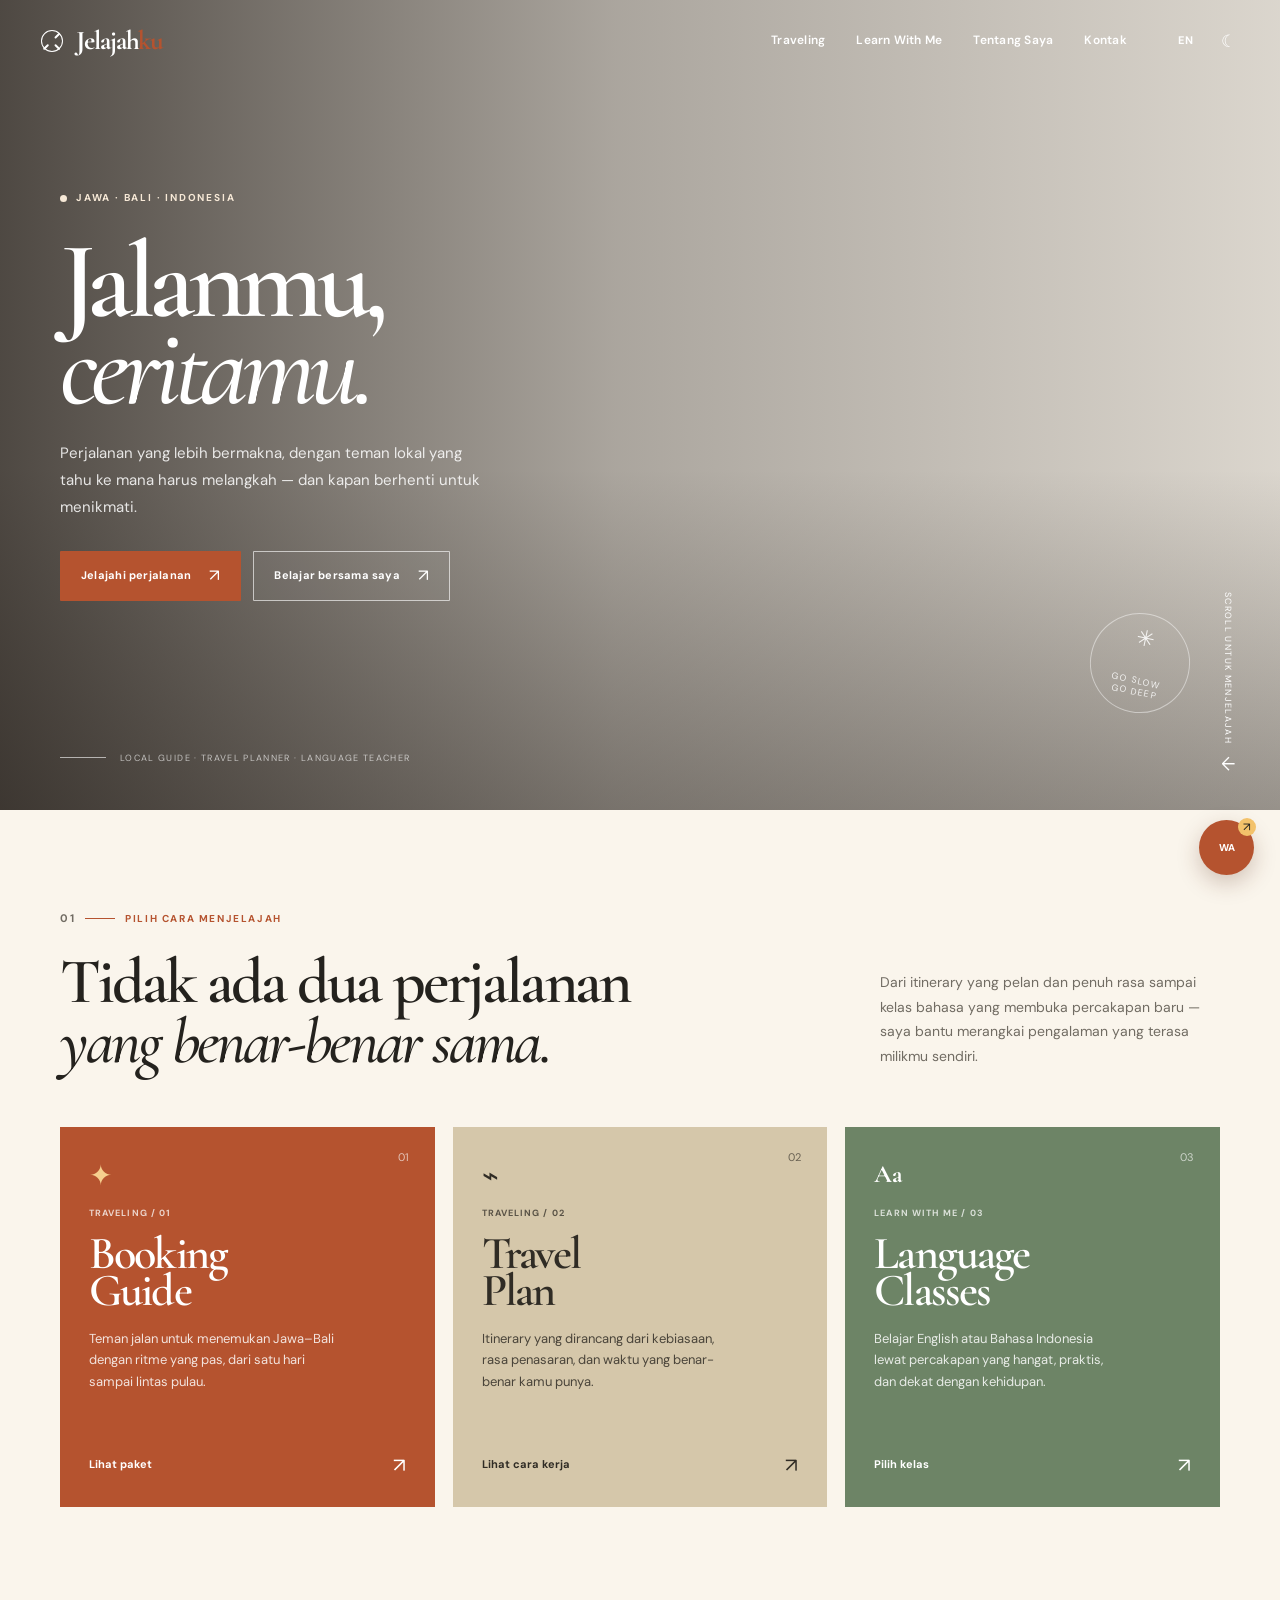
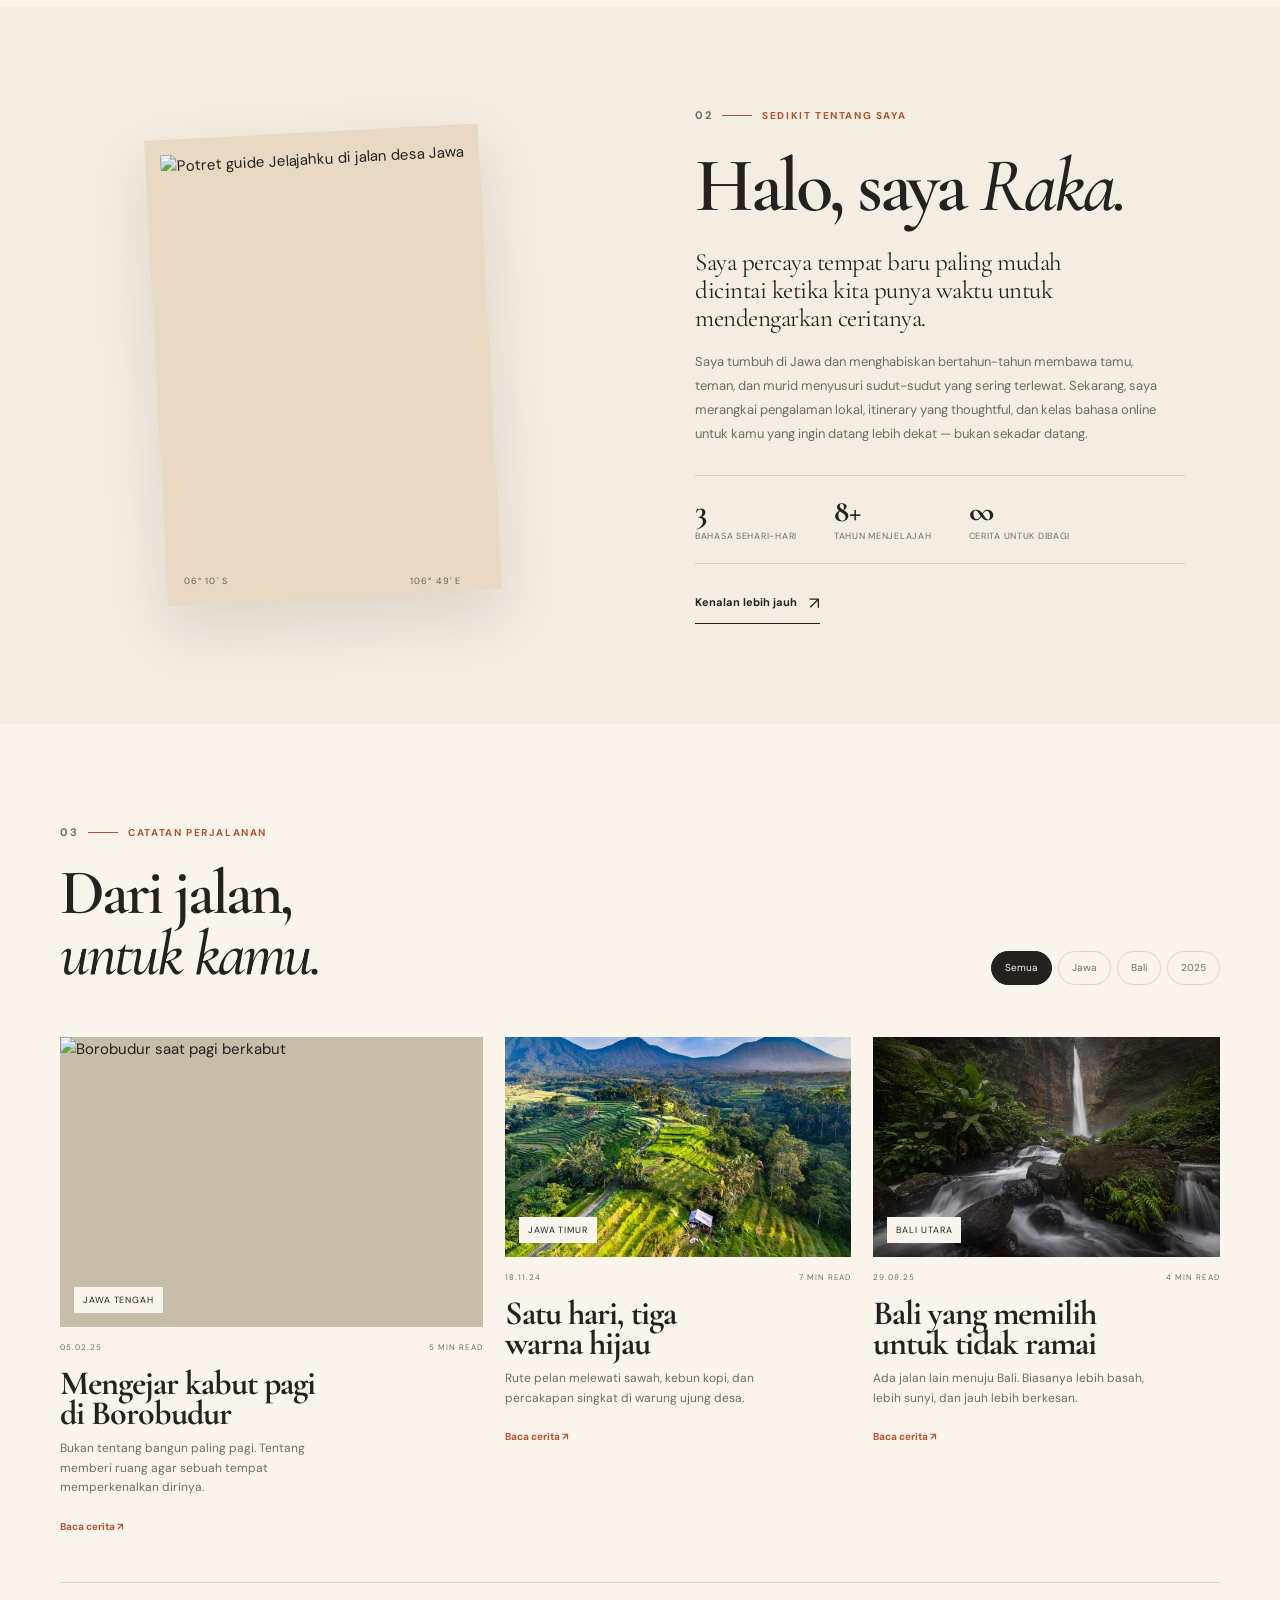
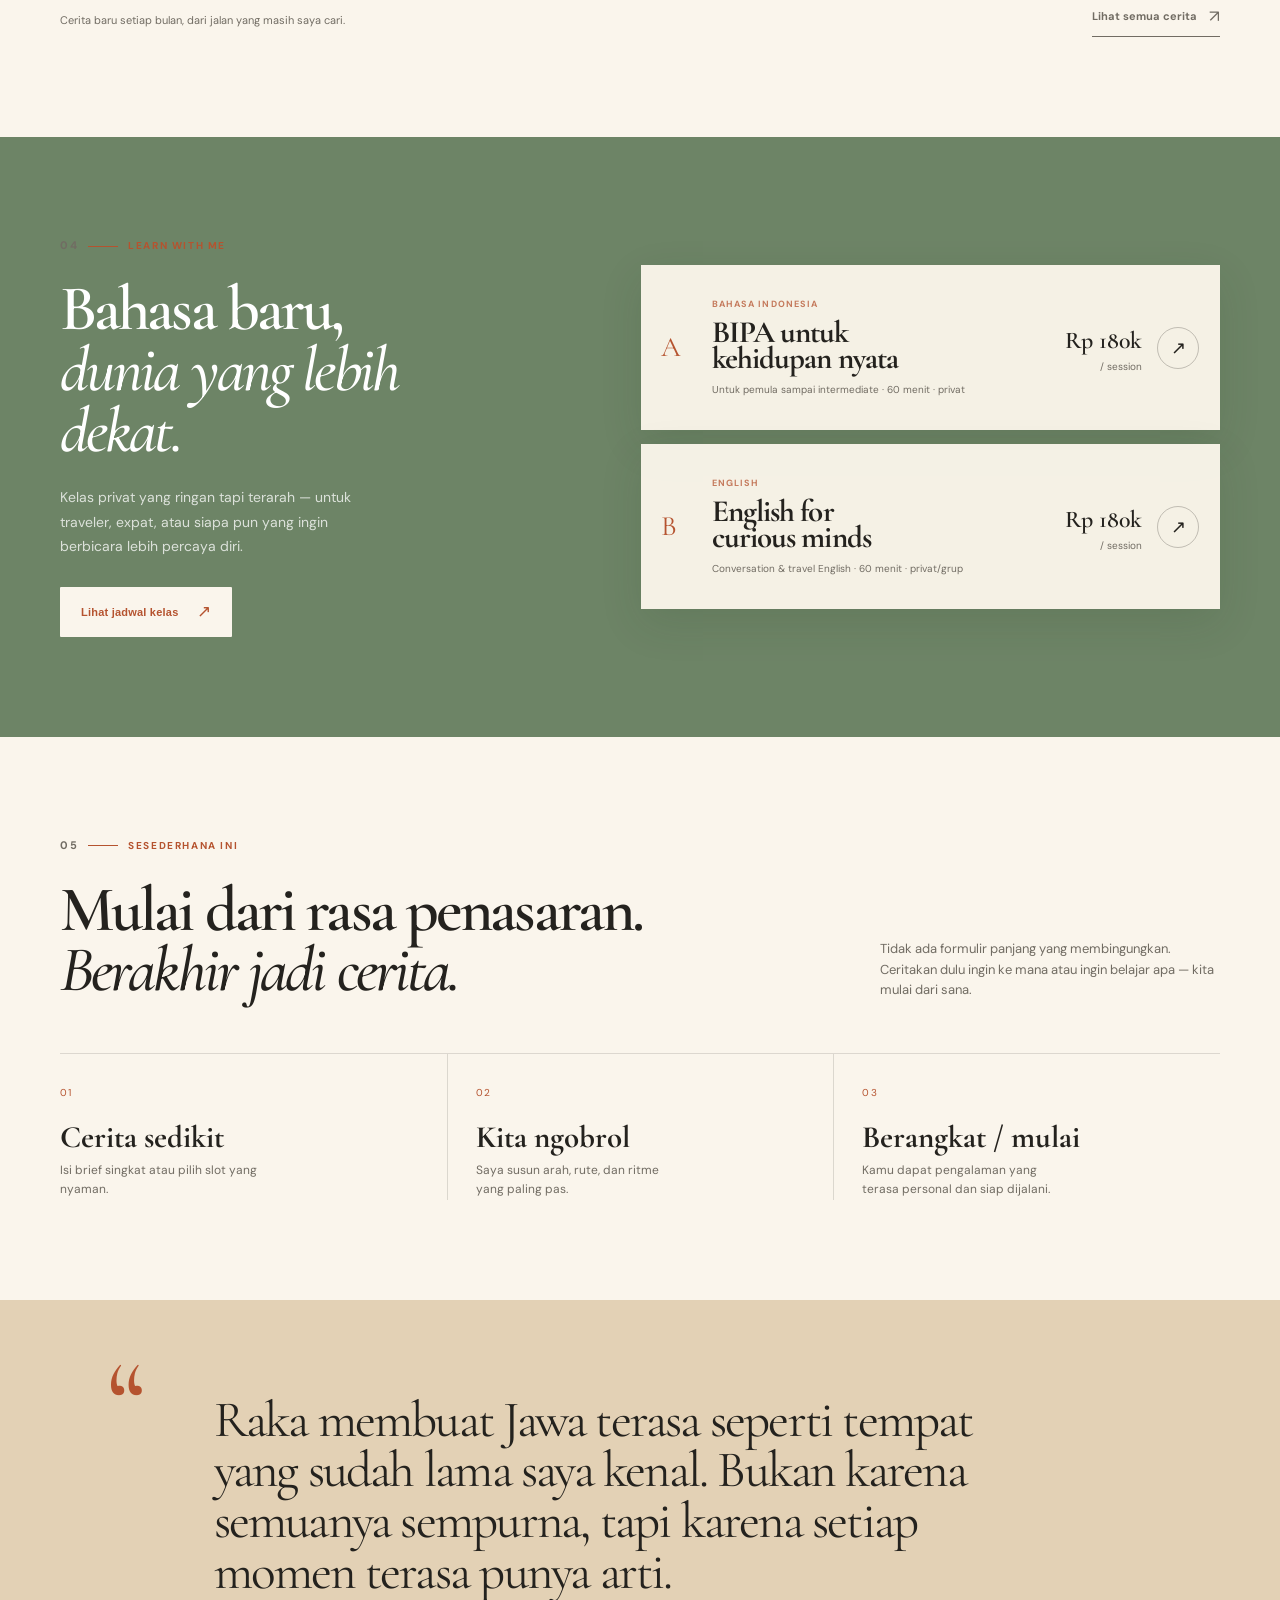
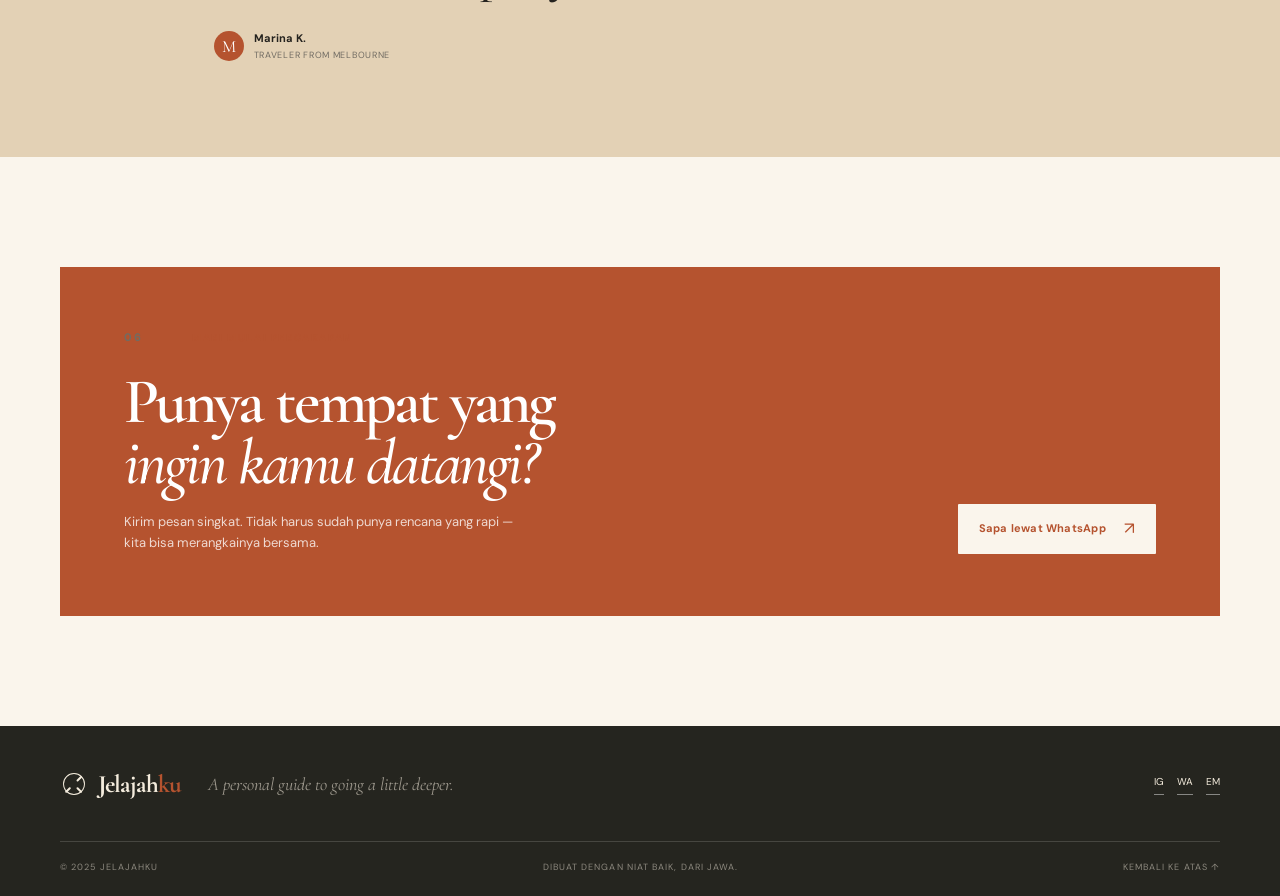
==== index.html @ c7f97873 "Create Jelajahku interactive bilingual travel website prototype" ====
<!doctype html>
<html lang="id">
  <head>
    <meta charset="UTF-8" />
    <meta name="viewport" content="width=device-width, initial-scale=1.0" />
    <meta name="description" content="Jelajahku — local guide Jawa–Bali, travel planner, dan kelas bahasa online yang personal." />
    <meta name="theme-color" content="#B5532F" />
    <title>Jelajahku — Jalanmu, ceritamu.</title>
    <link rel="preconnect" href="https://fonts.googleapis.com" />
    <link rel="preconnect" href="https://fonts.gstatic.com" crossorigin />
    <link href="https://fonts.googleapis.com/css2?family=Cormorant+Garamond:wght@500;600;700&family=DM+Sans:wght@400;500;600;700&display=swap" rel="stylesheet" />
    <link rel="stylesheet" href="/styles.css" />
  </head>
  <body>
    <div class="site-shell">
      <header class="site-header" data-header>
        <a class="brand" href="#top" aria-label="Jelajahku home">
          <span class="brand-mark" aria-hidden="true"><span></span><span></span><span></span></span>
          <span class="brand-word">Jelajah<span>ku</span></span>
        </a>
        <nav class="main-nav" data-nav aria-label="Main navigation">
          <a href="#traveling" data-i18n="navTraveling">Traveling</a>
          <a href="#learn" data-i18n="navLearn">Learn With Me</a>
          <a href="#about" data-i18n="navAbout">Tentang Saya</a>
          <a href="#contact" data-i18n="navContact">Kontak</a>
        </nav>
        <div class="header-actions">
          <button class="text-control" type="button" data-language-toggle aria-label="Switch language">EN</button>
          <button class="icon-button" type="button" data-theme-toggle aria-label="Toggle dark mode"><span data-theme-icon>☾</span></button>
          <button class="menu-button" type="button" data-menu-toggle aria-label="Open menu"><span></span><span></span></button>
        </div>
      </header>

      <main id="top">
        <section class="hero" aria-labelledby="hero-title">
          <div class="hero-image" role="img" aria-label="Pemandangan pegunungan Jawa saat matahari terbit"></div>
          <div class="hero-overlay"></div>
          <div class="hero-content wrap">
            <p class="eyebrow light"><span class="eyebrow-dot"></span><span data-i18n="heroEyebrow">Jawa · Bali · Indonesia</span></p>
            <h1 id="hero-title" data-i18n="heroTitle">Jalanmu,<br /><em>ceritamu.</em></h1>
            <p class="hero-copy" data-i18n="heroCopy">Perjalanan yang lebih bermakna, dengan teman lokal yang tahu ke mana harus melangkah — dan kapan berhenti untuk menikmati.</p>
            <div class="hero-actions">
              <a class="button button-primary" href="#traveling" data-i18n="heroCtaOne">Jelajahi perjalanan <span>↗</span></a>
              <a class="button button-ghost" href="#learn" data-i18n="heroCtaTwo">Belajar bersama saya <span>↗</span></a>
            </div>
            <div class="hero-aside">
              <span class="aside-line"></span>
              <span data-i18n="heroAside">Local guide · Travel planner · Language teacher</span>
            </div>
          </div>
          <div class="hero-stamp" aria-hidden="true"><span>✳</span><small>go slow<br />go deep</small></div>
          <a class="scroll-cue" href="#services" aria-label="Scroll to services"><span data-i18n="scrollLabel">scroll untuk menjelajah</span><i>↓</i></a>
        </section>

        <section class="intro wrap section-pad" id="services">
          <div class="section-kicker"><span>01</span><i></i><span data-i18n="servicesKicker">Pilih cara menjelajah</span></div>
          <div class="intro-heading">
            <h2 data-i18n="servicesTitle">Tidak ada dua perjalanan<br /><em>yang benar-benar sama.</em></h2>
            <p data-i18n="servicesCopy">Dari itinerary yang pelan dan penuh rasa sampai kelas bahasa yang membuka percakapan baru — saya bantu merangkai pengalaman yang terasa milikmu sendiri.</p>
          </div>
          <div class="service-grid" id="traveling">
            <article class="service-card service-guide">
              <div class="card-number">01</div>
              <div class="service-icon">✦</div>
              <p class="card-label" data-i18n="guideLabel">Traveling / 01</p>
              <h3 data-i18n="guideTitle">Booking<br />Guide</h3>
              <p data-i18n="guideCopy">Teman jalan untuk menemukan Jawa–Bali dengan ritme yang pas, dari satu hari sampai lintas pulau.</p>
              <button class="card-link" type="button" data-booking="guide"><span data-i18n="viewPackages">Lihat paket</span><b>↗</b></button>
            </article>
            <article class="service-card service-plan">
              <div class="card-number">02</div>
              <div class="service-icon">⌁</div>
              <p class="card-label" data-i18n="planLabel">Traveling / 02</p>
              <h3 data-i18n="planTitle">Travel<br />Plan</h3>
              <p data-i18n="planCopy">Itinerary yang dirancang dari kebiasaan, rasa penasaran, dan waktu yang benar-benar kamu punya.</p>
              <button class="card-link" type="button" data-booking="plan"><span data-i18n="seeHow">Lihat cara kerja</span><b>↗</b></button>
            </article>
            <article class="service-card service-learn" id="learn">
              <div class="card-number">03</div>
              <div class="service-icon">Aa</div>
              <p class="card-label" data-i18n="learnLabel">Learn With Me / 03</p>
              <h3 data-i18n="learnTitle">Language<br />Classes</h3>
              <p data-i18n="learnCopy">Belajar English atau Bahasa Indonesia lewat percakapan yang hangat, praktis, dan dekat dengan kehidupan.</p>
              <button class="card-link" type="button" data-booking="learn"><span data-i18n="chooseClass">Pilih kelas</span><b>↗</b></button>
            </article>
          </div>
        </section>

        <section class="about-section section-pad" id="about">
          <div class="about-layout wrap">
            <div class="portrait-wrap">
              <div class="portrait-frame"><img src="/manus-storage/async-images/lqtObfdhzVjnsPF3rWbEGC/image-2.webp" alt="Potret guide Jelajahku di jalan desa Jawa" /></div>
              <div class="portrait-caption"><span>06° 10' S</span><span>106° 49' E</span></div>
            </div>
            <div class="about-copy">
              <div class="section-kicker"><span>02</span><i></i><span data-i18n="aboutKicker">Sedikit tentang saya</span></div>
              <h2 data-i18n="aboutTitle">Halo, saya <em>Raka.</em></h2>
              <p class="lead" data-i18n="aboutLead">Saya percaya tempat baru paling mudah dicintai ketika kita punya waktu untuk mendengarkan ceritanya.</p>
              <p data-i18n="aboutBody">Saya tumbuh di Jawa dan menghabiskan bertahun-tahun membawa tamu, teman, dan murid menyusuri sudut-sudut yang sering terlewat. Sekarang, saya merangkai pengalaman lokal, itinerary yang thoughtful, dan kelas bahasa online untuk kamu yang ingin datang lebih dekat — bukan sekadar datang.</p>
              <div class="about-details"><span><b>3</b><small data-i18n="aboutDetailOne">bahasa sehari-hari</small></span><span><b>8+</b><small data-i18n="aboutDetailTwo">tahun menjelajah</small></span><span><b>∞</b><small data-i18n="aboutDetailThree">cerita untuk dibagi</small></span></div>
              <a class="underlined-link" href="#contact"><span data-i18n="aboutCta">Kenalan lebih jauh</span> <b>↗</b></a>
            </div>
          </div>
        </section>

        <section class="journal-section wrap section-pad" id="journal">
          <div class="journal-head">
            <div><div class="section-kicker"><span>03</span><i></i><span data-i18n="journalKicker">Catatan perjalanan</span></div><h2 data-i18n="journalTitle">Dari jalan,<br /><em>untuk kamu.</em></h2></div>
            <div class="journal-tools"><button class="filter-button active" type="button" data-filter="all" data-i18n="filterAll">Semua</button><button class="filter-button" type="button" data-filter="java">Jawa</button><button class="filter-button" type="button" data-filter="bali">Bali</button><button class="filter-button" type="button" data-filter="2025">2025</button></div>
          </div>
          <div class="journal-grid">
            <article class="story-card story-featured" data-location="java" data-year="2025">
              <div class="story-image"><img src="/manus-storage/async-images/lqtObfdhzVjnsPF3rWbEGC/image-3.webp" alt="Borobudur saat pagi berkabut" /><span class="story-tag">Jawa Tengah</span></div>
              <div class="story-meta"><span>05.02.25</span><span>5 min read</span></div>
              <h3 data-i18n="storyOneTitle">Mengejar kabut pagi<br />di Borobudur</h3><p data-i18n="storyOneCopy">Bukan tentang bangun paling pagi. Tentang memberi ruang agar sebuah tempat memperkenalkan dirinya.</p><a class="story-link" href="#contact"><span data-i18n="readStory">Baca cerita</span> ↗</a>
            </article>
            <article class="story-card" data-location="java" data-year="2024">
              <div class="story-image"><img src="/public/story-rice-terraces.webp" alt="Lanskap sawah bertingkat di Jawa" /><span class="story-tag">Jawa Timur</span></div>
              <div class="story-meta"><span>18.11.24</span><span>7 min read</span></div>
              <h3 data-i18n="storyTwoTitle">Satu hari, tiga<br />warna hijau</h3><p data-i18n="storyTwoCopy">Rute pelan melewati sawah, kebun kopi, dan percakapan singkat di warung ujung desa.</p><a class="story-link" href="#contact"><span data-i18n="readStory">Baca cerita</span> ↗</a>
            </article>
            <article class="story-card" data-location="bali" data-year="2025">
              <div class="story-image"><img src="/public/story-waterfall.jpg" alt="Air terjun tersembunyi di hutan tropis" /><span class="story-tag">Bali Utara</span></div>
              <div class="story-meta"><span>29.08.25</span><span>4 min read</span></div>
              <h3 data-i18n="storyThreeTitle">Bali yang memilih<br />untuk tidak ramai</h3><p data-i18n="storyThreeCopy">Ada jalan lain menuju Bali. Biasanya lebih basah, lebih sunyi, dan jauh lebih berkesan.</p><a class="story-link" href="#contact"><span data-i18n="readStory">Baca cerita</span> ↗</a>
            </article>
          </div>
          <div class="journal-footer"><span data-i18n="journalMore">Cerita baru setiap bulan, dari jalan yang masih saya cari.</span><button class="underlined-link" type="button" data-toast="Jurnal lengkap segera hadir di versi berikutnya."><span data-i18n="allStories">Lihat semua cerita</span> <b>↗</b></button></div>
        </section>

        <section class="learn-section section-pad" id="classes">
          <div class="wrap learn-layout">
            <div class="learn-intro"><div class="section-kicker light"><span>04</span><i></i><span data-i18n="learnKicker">Learn with me</span></div><h2 data-i18n="learnSectionTitle">Bahasa baru,<br /><em>dunia yang lebih dekat.</em></h2><p data-i18n="learnSectionCopy">Kelas privat yang ringan tapi terarah — untuk traveler, expat, atau siapa pun yang ingin berbicara lebih percaya diri.</p><button class="button button-light" type="button" data-booking="learn"><span data-i18n="seeClassSchedule">Lihat jadwal kelas</span> <span>↗</span></button></div>
            <div class="class-stack">
              <article class="class-card"><span class="class-index">A</span><div><p class="card-label">Bahasa Indonesia</p><h3 data-i18n="classIdTitle">BIPA untuk<br />kehidupan nyata</h3><p data-i18n="classIdCopy">Untuk pemula sampai intermediate · 60 menit · privat</p></div><strong>Rp 180k<small>/ session</small></strong><button type="button" class="round-arrow" data-booking="learn" aria-label="Book Indonesian class">↗</button></article>
              <article class="class-card"><span class="class-index">B</span><div><p class="card-label">English</p><h3 data-i18n="classEnTitle">English for<br />curious minds</h3><p data-i18n="classEnCopy">Conversation & travel English · 60 menit · privat/grup</p></div><strong>Rp 180k<small>/ session</small></strong><button type="button" class="round-arrow" data-booking="learn" aria-label="Book English class">↗</button></article>
            </div>
          </div>
        </section>

        <section class="process-section wrap section-pad">
          <div class="section-kicker"><span>05</span><i></i><span data-i18n="processKicker">Sesederhana ini</span></div>
          <div class="process-heading"><h2 data-i18n="processTitle">Mulai dari rasa penasaran.<br /><em>Berakhir jadi cerita.</em></h2><p data-i18n="processCopy">Tidak ada formulir panjang yang membingungkan. Ceritakan dulu ingin ke mana atau ingin belajar apa — kita mulai dari sana.</p></div>
          <div class="process-steps"><div class="process-step"><span>01</span><h3 data-i18n="stepOneTitle">Cerita sedikit</h3><p data-i18n="stepOneCopy">Isi brief singkat atau pilih slot yang nyaman.</p></div><div class="process-step"><span>02</span><h3 data-i18n="stepTwoTitle">Kita ngobrol</h3><p data-i18n="stepTwoCopy">Saya susun arah, rute, dan ritme yang paling pas.</p></div><div class="process-step"><span>03</span><h3 data-i18n="stepThreeTitle">Berangkat / mulai</h3><p data-i18n="stepThreeCopy">Kamu dapat pengalaman yang terasa personal dan siap dijalani.</p></div></div>
        </section>

        <section class="testimonial-section">
          <div class="wrap testimonial-wrap"><div class="quote-mark">“</div><blockquote data-i18n="quote">Raka membuat Jawa terasa seperti tempat yang sudah lama saya kenal. Bukan karena semuanya sempurna, tapi karena setiap momen terasa punya arti.</blockquote><div class="quote-by"><span class="avatar">M</span><span><b>Marina K.</b><small data-i18n="quoteRole">Traveler from Melbourne</small></span></div></div>
        </section>

        <section class="contact-section wrap section-pad" id="contact">
          <div class="contact-card"><div><div class="section-kicker light"><span>06</span><i></i><span data-i18n="contactKicker">Mari mulai percakapan</span></div><h2 data-i18n="contactTitle">Punya tempat yang<br /><em>ingin kamu datangi?</em></h2><p data-i18n="contactCopy">Kirim pesan singkat. Tidak harus sudah punya rencana yang rapi — kita bisa merangkainya bersama.</p></div><a class="button button-light" href="https://wa.me/6281234567890" target="_blank" rel="noreferrer"><span data-i18n="contactCta">Sapa lewat WhatsApp</span> <span>↗</span></a></div>
        </section>
      </main>

      <footer class="site-footer"><div class="wrap footer-top"><a class="brand brand-footer" href="#top"><span class="brand-mark" aria-hidden="true"><span></span><span></span><span></span></span><span class="brand-word">Jelajah<span>ku</span></span></a><p data-i18n="footerLine">A personal guide to going a little deeper.</p><div class="footer-socials"><a href="#contact">IG</a><a href="#contact">WA</a><a href="#contact">EM</a></div></div><div class="wrap footer-bottom"><span>© 2025 Jelajahku</span><span data-i18n="footerMade">Dibuat dengan niat baik, dari Jawa.</span><a href="#top" data-i18n="footerBack">Kembali ke atas ↑</a></div></footer>

      <a class="whatsapp-float" href="https://wa.me/6281234567890" target="_blank" rel="noreferrer" aria-label="Chat on WhatsApp"><span>WA</span><i>↗</i></a>
    </div>

    <div class="modal-backdrop" data-modal hidden>
      <div class="booking-modal" role="dialog" aria-modal="true" aria-labelledby="modal-title">
        <button class="modal-close" type="button" data-modal-close aria-label="Close">×</button>
        <div class="modal-kicker"><span class="eyebrow-dot"></span><span data-i18n="modalKicker">Demo booking flow</span></div>
        <h2 id="modal-title" data-i18n="modalTitle">Mulai dari<br /><em>yang kamu mau.</em></h2>
        <p data-i18n="modalCopy">Pilih layanan di bawah. Ini masih prototipe — belum ada pembayaran dan belum ada data yang dikirim.</p>
        <div class="booking-options"><button type="button" class="booking-option active" data-option="guide"><span>01</span><strong data-i18n="modalGuide">Booking Guide</strong><small>Jawa · Bali</small></button><button type="button" class="booking-option" data-option="plan"><span>02</span><strong data-i18n="modalPlan">Travel Plan</strong><small>Custom itinerary</small></button><button type="button" class="booking-option" data-option="learn"><span>03</span><strong data-i18n="modalLearn">Learn With Me</strong><small>English · BIPA</small></button></div>
        <form class="booking-form" data-booking-form><label><span data-i18n="formName">Nama kamu</span><input name="name" placeholder="e.g. Alex" required /></label><label><span data-i18n="formEmail">Email atau WhatsApp</span><input name="contact" placeholder="e.g. hello@email.com" required /></label><label><span data-i18n="formNote">Ceritakan sedikit</span><textarea name="note" rows="3" placeholder="Kapan kamu ingin mulai?" required></textarea></label><button class="button button-primary full-width" type="submit"><span data-i18n="formSubmit">Kirim minat saya</span> <span>↗</span></button></form>
        <div class="booking-success" hidden><div class="success-symbol">✦</div><h3 data-i18n="successTitle">Pesanmu sudah tiba.</h3><p data-i18n="successCopy">Terima kasih — ini demo, jadi belum ada yang benar-benar terkirim. Di versi live, kamu akan diarahkan ke WhatsApp atau kalender.</p><button class="underlined-link" type="button" data-modal-close><span data-i18n="successClose">Tutup demo</span> ↗</button></div>
      </div>
    </div>

    <div class="toast" data-toast-box role="status"></div>
    <script src="/app.js" defer></script>
  </body>
</html>
---- styles.css ----
:root{--terracotta:#b5532f;--terracotta-dark:#8e3f25;--sage:#6d8466;--sage-dark:#4e6650;--cream:#faf5ec;--paper:#f3ede2;--ink:#24221e;--muted:#716c63;--line:rgba(36,34,30,.14);--serif:'Cormorant Garamond',Georgia,serif;--sans:'DM Sans',Arial,sans-serif;--shadow:0 24px 60px rgba(55,40,25,.12);color-scheme:light}*{box-sizing:border-box}html{scroll-behavior:smooth}body{margin:0;background:var(--cream);color:var(--ink);font-family:var(--sans);font-size:15px;line-height:1.6;-webkit-font-smoothing:antialiased}body.dark{--cream:#1c1d1a;--paper:#252722;--ink:#f5efe3;--muted:#bdb5a8;--line:rgba(250,245,236,.16);--shadow:0 24px 60px rgba(0,0,0,.24);color-scheme:dark}.site-shell{overflow:hidden}.wrap{width:min(1160px,calc(100% - 48px));margin-inline:auto}.site-header{position:fixed;z-index:20;top:0;left:0;right:0;height:82px;padding:0 38px;display:flex;align-items:center;justify-content:space-between;color:#fff;transition:background .3s ease,box-shadow .3s ease, color .3s ease}.site-header.scrolled{background:color-mix(in srgb,var(--cream) 92%,transparent);color:var(--ink);box-shadow:0 1px 0 var(--line);backdrop-filter:blur(14px)}.brand{display:inline-flex;align-items:center;gap:10px;color:inherit;text-decoration:none}.brand-mark{width:28px;height:28px;display:inline-flex;align-items:center;justify-content:center;position:relative;transform:rotate(45deg)}.brand-mark:before{content:'';position:absolute;inset:3px;border:1.5px solid currentColor;border-radius:50%}.brand-mark span{position:absolute;background:currentColor;width:2px;height:7px;border-radius:2px}.brand-mark span:nth-child(1){transform:translateY(-8px)}.brand-mark span:nth-child(2){transform:rotate(90deg) translateY(-8px)}.brand-mark span:nth-child(3){transform:rotate(180deg) translateY(-8px)}.brand-word{font-family:var(--serif);font-size:27px;font-weight:700;letter-spacing:-.04em}.brand-word span{color:var(--terracotta)}.main-nav{display:flex;gap:31px;margin-left:auto;margin-right:45px}.main-nav a{color:inherit;text-decoration:none;font-size:12px;font-weight:600;letter-spacing:.02em;position:relative}.main-nav a:after{content:'';position:absolute;height:1px;background:currentColor;left:0;right:100%;bottom:-7px;transition:right .25s ease}.main-nav a:hover:after{right:0}.header-actions{display:flex;align-items:center;gap:14px}.text-control,.icon-button,.menu-button{border:0;background:transparent;color:inherit;font:inherit;cursor:pointer}.text-control{font-size:11px;font-weight:700;letter-spacing:.1em}.icon-button{width:28px;height:28px;font-size:17px;display:grid;place-items:center}.menu-button{display:none;width:30px;padding:0}.menu-button span{display:block;height:1px;background:currentColor;margin:6px 0}.hero{height:clamp(660px,90vh,820px);min-height:660px;position:relative;color:#fff;isolation:isolate}.hero-image{position:absolute;inset:0;background-image:url('/manus-storage/async-images/lqtObfdhzVjnsPF3rWbEGC/image-1.webp');background-size:cover;background-position:center 44%;z-index:-3}.hero-overlay{position:absolute;inset:0;background:linear-gradient(90deg,rgba(30,24,19,.78) 0%,rgba(30,24,19,.36) 48%,rgba(30,24,19,.14) 100%),linear-gradient(0deg,rgba(30,24,19,.36),transparent 42%);z-index:-2}.hero-content{height:100%;padding-top:180px;position:relative}.eyebrow{display:flex;align-items:center;gap:9px;text-transform:uppercase;font-size:10px;letter-spacing:.18em;font-weight:700;color:var(--terracotta)}.eyebrow.light{color:#f7e9d7}.eyebrow-dot{width:7px;height:7px;background:currentColor;border-radius:50%;display:inline-block}.hero h1{font-family:var(--serif);font-size:clamp(70px,8.5vw,124px);line-height:.8;letter-spacing:-.06em;font-weight:600;margin:32px 0 28px}.hero h1 em,.intro h2 em,.about-copy h2 em,.journal-head h2 em,.learn-intro h2 em,.process-heading h2 em,.contact-card h2 em,.booking-modal h2 em{font-style:italic;font-weight:500}.hero-copy{width:min(420px,90%);font-size:15px;line-height:1.8;color:rgba(255,255,255,.85);margin:0 0 30px}.hero-actions{display:flex;gap:12px;flex-wrap:wrap}.button{display:inline-flex;align-items:center;justify-content:center;gap:18px;min-height:50px;padding:0 20px;border:1px solid transparent;border-radius:1px;text-decoration:none;font-size:11px;font-weight:700;letter-spacing:.02em;cursor:pointer;transition:transform .2s ease,background .2s ease,border-color .2s ease}.button:hover{transform:translateY(-3px)}.button span:last-child{font-size:17px;font-weight:400}.button-primary{background:var(--terracotta);color:#fff}.button-primary:hover{background:var(--terracotta-dark)}.button-ghost{border-color:rgba(255,255,255,.62);color:#fff;background:rgba(255,255,255,.04)}.button-ghost:hover{border-color:#fff;background:rgba(255,255,255,.12)}.button-light{background:var(--cream);color:var(--terracotta)}.hero-aside{position:absolute;bottom:45px;left:0;display:flex;align-items:center;gap:14px;text-transform:uppercase;letter-spacing:.15em;font-size:9px;color:rgba(255,255,255,.65)}.aside-line{width:46px;height:1px;background:rgba(255,255,255,.6)}.hero-stamp{position:absolute;right:7%;bottom:12%;width:100px;height:100px;border:1px solid rgba(255,255,255,.45);border-radius:50%;display:grid;place-items:center;text-align:center;transform:rotate(12deg);color:rgba(255,255,255,.86)}.hero-stamp span{font-size:22px;display:block;line-height:.8}.hero-stamp small{font-size:9px;line-height:1.2;text-transform:uppercase;letter-spacing:.14em}.scroll-cue{position:absolute;right:38px;bottom:38px;display:flex;align-items:center;gap:12px;color:#fff;text-decoration:none;font-size:9px;letter-spacing:.15em;text-transform:uppercase;writing-mode:vertical-rl}.scroll-cue i{font-size:18px;font-style:normal}.section-pad{padding-block:100px}.section-kicker{display:flex;align-items:center;gap:10px;text-transform:uppercase;letter-spacing:.16em;font-size:10px;color:var(--terracotta);font-weight:700}.section-kicker i{width:30px;height:1px;background:currentColor;display:inline-block}.section-kicker>span:first-child{font-size:11px;color:var(--muted)}.intro-heading{display:flex;align-items:end;justify-content:space-between;gap:45px;margin-top:24px}.intro h2,.about-copy h2,.journal-head h2,.learn-intro h2,.process-heading h2,.contact-card h2{font-family:var(--serif);font-weight:600;letter-spacing:-.045em;line-height:.95;font-size:clamp(46px,5vw,72px);margin:0}.intro-heading p{width:340px;color:var(--muted);font-size:14px;line-height:1.75;margin:0 0 5px}.service-grid{display:grid;grid-template-columns:repeat(3,1fr);gap:18px;margin-top:54px}.service-card{min-height:380px;padding:27px 29px 26px;position:relative;display:flex;flex-direction:column;overflow:hidden;transition:transform .25s ease,box-shadow .25s ease}.service-card:hover{transform:translateY(-8px);box-shadow:var(--shadow)}.service-guide{background:var(--terracotta);color:#fff}.service-plan{background:#d5c7aa;color:#302c25}.service-learn{background:var(--sage);color:#fff}.card-number{position:absolute;right:26px;top:22px;font-size:11px;opacity:.65}.service-icon{font-family:var(--serif);font-size:28px;height:52px}.service-guide .service-icon{color:#f6cf8e}.service-learn .service-icon{font-size:25px;font-weight:700}.card-label{text-transform:uppercase;letter-spacing:.12em;font-size:9px;font-weight:700;margin:0 0 14px;opacity:.75}.service-card h3{font-family:var(--serif);font-size:46px;line-height:.82;letter-spacing:-.04em;margin:0 0 18px;font-weight:600}.service-card>p:not(.card-label){font-size:13px;line-height:1.65;max-width:245px;margin:0;opacity:.84}.card-link{margin-top:auto;padding:0;background:none;border:0;color:inherit;display:flex;align-items:center;justify-content:space-between;cursor:pointer;font:inherit;font-size:11px;font-weight:700;text-align:left}.card-link b{font-size:20px;font-weight:400}.about-section{background:var(--paper)}.about-layout{display:grid;grid-template-columns:1fr 1fr;gap:110px;align-items:center}.portrait-wrap{max-width:405px;justify-self:center;position:relative}.portrait-frame{padding:15px 15px 46px;background:#e7d9c2;transform:rotate(-3deg);box-shadow:var(--shadow)}.portrait-frame img{width:100%;display:block;aspect-ratio:3/4;object-fit:cover}.portrait-caption{position:absolute;bottom:10px;left:28px;right:28px;display:flex;justify-content:space-between;font-size:9px;letter-spacing:.13em;color:#675f52}.about-copy{max-width:490px}.about-copy h2{margin:25px 0 25px;font-size:clamp(53px,6vw,78px)}.about-copy .lead{font-family:var(--serif);font-size:25px;line-height:1.12;letter-spacing:-.02em;max-width:420px;margin:0 0 18px}.about-copy>p:not(.lead){font-size:13px;color:var(--muted);line-height:1.85;max-width:465px}.about-details{display:flex;gap:37px;border-top:1px solid var(--line);border-bottom:1px solid var(--line);padding:20px 0;margin:29px 0 25px}.about-details span{display:flex;flex-direction:column;gap:2px}.about-details b{font-family:var(--serif);font-size:31px;line-height:1}.about-details small{font-size:9px;text-transform:uppercase;letter-spacing:.08em;color:var(--muted)}.underlined-link{border:0;border-bottom:1px solid currentColor;background:none;padding:0 0 6px;color:inherit;font:inherit;font-size:11px;font-weight:700;cursor:pointer;text-decoration:none;display:inline-flex;gap:12px;align-items:center}.underlined-link b{font-size:17px;font-weight:400}.journal-head{display:flex;justify-content:space-between;align-items:end}.journal-head h2{margin-top:22px}.journal-tools{display:flex;gap:6px;align-items:center;flex-wrap:wrap}.filter-button{background:none;border:1px solid var(--line);color:var(--muted);padding:8px 13px;font:inherit;font-size:10px;cursor:pointer;border-radius:30px}.filter-button.active,.filter-button:hover{background:var(--ink);border-color:var(--ink);color:var(--cream)}.journal-grid{display:grid;grid-template-columns:1.22fr 1fr 1fr;gap:22px;margin-top:52px}.story-card{min-width:0}.story-image{height:220px;position:relative;overflow:hidden;background:#c8bda9}.story-featured .story-image{height:290px}.story-image img{width:100%;height:100%;object-fit:cover;display:block;transition:transform .4s ease}.story-card:hover .story-image img{transform:scale(1.04)}.story-tag{position:absolute;left:14px;bottom:14px;padding:6px 9px;background:var(--cream);color:var(--ink);font-size:9px;text-transform:uppercase;letter-spacing:.1em}.story-meta{display:flex;justify-content:space-between;margin-top:14px;color:var(--muted);text-transform:uppercase;letter-spacing:.12em;font-size:8px}.story-card h3{font-family:var(--serif);font-size:34px;line-height:.9;letter-spacing:-.03em;margin:15px 0 9px}.story-card p{color:var(--muted);font-size:12px;line-height:1.65;max-width:280px;margin:0 0 15px}.story-link{color:var(--terracotta);font-size:10px;text-decoration:none;font-weight:700}.journal-footer{border-top:1px solid var(--line);margin-top:45px;padding-top:20px;display:flex;align-items:center;justify-content:space-between;color:var(--muted);font-size:11px}.learn-section{background:var(--sage);color:#fff}.learn-layout{display:grid;grid-template-columns:1fr 1.18fr;gap:90px;align-items:center}.learn-intro{max-width:390px}.learn-intro h2{font-size:clamp(50px,5vw,74px);margin:24px 0}.learn-intro>p{color:rgba(255,255,255,.76);font-size:14px;line-height:1.75;max-width:330px;margin:0 0 28px}.class-stack{display:flex;flex-direction:column;gap:14px}.class-card{background:rgba(252,247,237,.95);color:var(--ink);padding:22px 20px;display:grid;grid-template-columns:36px 1fr auto 43px;align-items:center;gap:15px;min-height:165px;box-shadow:0 14px 40px rgba(35,55,30,.12)}.class-index{font-family:var(--serif);color:var(--terracotta);font-size:28px}.class-card .card-label{color:var(--terracotta);margin-bottom:7px}.class-card h3{font-family:var(--serif);font-size:31px;line-height:.86;letter-spacing:-.03em;margin:0 0 10px}.class-card p:not(.card-label){font-size:10px;color:var(--muted);margin:0}.class-card strong{font-family:var(--serif);font-size:24px;white-space:nowrap;font-weight:600}.class-card strong small{font:10px var(--sans);display:block;color:var(--muted);text-align:right}.round-arrow{width:42px;height:42px;border:1px solid rgba(36,34,30,.25);border-radius:50%;background:none;color:var(--ink);font-size:18px;cursor:pointer}.round-arrow:hover{background:var(--terracotta);border-color:var(--terracotta);color:#fff}.process-heading{display:flex;justify-content:space-between;align-items:end;gap:40px;margin-top:25px}.process-heading p{max-width:340px;color:var(--muted);font-size:13px;margin:0}.process-steps{display:grid;grid-template-columns:repeat(3,1fr);border-top:1px solid var(--line);margin-top:52px}.process-step{padding:25px 30px 0 0;position:relative}.process-step+ .process-step{border-left:1px solid var(--line);padding-left:28px}.process-step span{font-size:10px;color:var(--terracotta);letter-spacing:.12em}.process-step h3{font-family:var(--serif);font-size:31px;line-height:1;margin:19px 0 8px}.process-step p{color:var(--muted);font-size:12px;max-width:210px;margin:0}.testimonial-section{background:#e3d1b5}.testimonial-wrap{padding:95px 12%;position:relative}.quote-mark{font-family:var(--serif);font-size:120px;line-height:.5;color:var(--terracotta);position:absolute;top:73px;left:4%}.testimonial-wrap blockquote{font-family:var(--serif);font-size:clamp(31px,4vw,52px);line-height:.99;letter-spacing:-.035em;max-width:760px;margin:0 0 33px}.quote-by{display:flex;align-items:center;gap:10px}.avatar{width:30px;height:30px;background:var(--terracotta);border-radius:50%;color:#fff;display:grid;place-items:center;font-family:var(--serif);font-size:17px}.quote-by b,.quote-by small{display:block}.quote-by b{font-size:11px}.quote-by small{font-size:9px;color:var(--muted);text-transform:uppercase;letter-spacing:.08em}.contact-section{padding-block:110px}.contact-card{background:var(--terracotta);color:#fff;padding:62px 64px;display:flex;align-items:end;justify-content:space-between;gap:35px}.contact-card h2{font-size:clamp(48px,5vw,75px);margin:25px 0 19px}.contact-card p{font-size:13px;color:rgba(255,255,255,.78);max-width:400px;margin:0}.site-footer{background:#25251f;color:#f4ecdd;padding:38px 0 22px}.footer-top{display:flex;align-items:center;gap:27px;padding-bottom:37px;border-bottom:1px solid rgba(255,255,255,.15)}.brand-footer{font-size:20px}.brand-footer .brand-word{font-size:25px}.footer-top>p{color:rgba(244,236,221,.58);font-family:var(--serif);font-size:18px;margin:0 auto 0 0;font-style:italic}.footer-socials{display:flex;gap:13px}.footer-socials a{color:inherit;font-size:10px;text-decoration:none;border-bottom:1px solid rgba(255,255,255,.45);padding-bottom:4px}.footer-bottom{display:flex;justify-content:space-between;gap:20px;padding-top:18px;color:rgba(244,236,221,.5);font-size:9px;text-transform:uppercase;letter-spacing:.12em}.footer-bottom a{color:inherit;text-decoration:none}.whatsapp-float{position:fixed;z-index:18;right:26px;bottom:25px;width:55px;height:55px;border-radius:50%;background:var(--terracotta);color:#fff;display:grid;place-items:center;text-decoration:none;box-shadow:0 8px 22px rgba(90,45,25,.25);transition:transform .2s ease}.whatsapp-float:hover{transform:scale(1.08) rotate(-8deg)}.whatsapp-float span{font-size:10px;font-weight:700}.whatsapp-float i{position:absolute;right:-2px;top:-2px;width:18px;height:18px;border-radius:50%;background:#f3c26b;color:var(--ink);font-size:12px;font-style:normal;display:grid;place-items:center}.modal-backdrop{position:fixed;z-index:40;inset:0;background:rgba(26,22,18,.6);display:grid;place-items:center;padding:20px;backdrop-filter:blur(8px)}.modal-backdrop[hidden]{display:none}.booking-modal{width:min(570px,100%);max-height:min(92vh,760px);overflow:auto;background:var(--cream);color:var(--ink);padding:38px 42px 42px;position:relative;box-shadow:var(--shadow)}.modal-close{position:absolute;right:18px;top:12px;border:0;background:none;color:inherit;font-size:28px;cursor:pointer;font-weight:300}.modal-kicker{display:flex;gap:9px;align-items:center;color:var(--terracotta);text-transform:uppercase;font-size:9px;font-weight:700;letter-spacing:.16em}.booking-modal h2{font-family:var(--serif);font-size:54px;line-height:.86;letter-spacing:-.04em;margin:23px 0 16px}.booking-modal>p{color:var(--muted);font-size:12px;line-height:1.65;max-width:410px}.booking-options{display:grid;grid-template-columns:repeat(3,1fr);gap:7px;margin:25px 0 19px}.booking-option{text-align:left;display:flex;flex-direction:column;gap:4px;border:1px solid var(--line);background:transparent;padding:13px 12px;cursor:pointer;color:inherit}.booking-option.active{background:var(--terracotta);border-color:var(--terracotta);color:#fff}.booking-option span{font-size:9px;opacity:.6}.booking-option strong{font-family:var(--serif);font-size:20px;line-height:.9;font-weight:600}.booking-option small{font-size:9px;opacity:.7}.booking-form{display:flex;flex-direction:column;gap:14px}.booking-form label{display:flex;flex-direction:column;gap:6px;text-transform:uppercase;font-size:9px;letter-spacing:.11em;font-weight:700}.booking-form input,.booking-form textarea{background:var(--paper);border:1px solid var(--line);color:var(--ink);font:inherit;font-size:12px;padding:11px 12px;outline:none;resize:vertical}.booking-form input:focus,.booking-form textarea:focus{border-color:var(--terracotta)}.booking-form input::placeholder,.booking-form textarea::placeholder{color:var(--muted);opacity:.7}.full-width{width:100%;margin-top:3px}.booking-success{text-align:center;padding:28px 15px 4px}.success-symbol{width:48px;height:48px;display:grid;place-items:center;background:var(--terracotta);color:#fff;border-radius:50%;margin:0 auto 19px;font-size:21px}.booking-success h3{font-family:var(--serif);font-size:37px;line-height:1;margin:0 0 10px}.booking-success p{font-size:12px;color:var(--muted);max-width:345px;margin:0 auto 20px}.toast{position:fixed;z-index:50;left:50%;bottom:24px;transform:translate(-50%,18px);background:var(--ink);color:var(--cream);padding:11px 16px;font-size:11px;opacity:0;pointer-events:none;transition:opacity .25s ease,transform .25s ease}.toast.show{opacity:1;transform:translate(-50%,0)}.filter-hidden{display:none!important}@media(max-width:900px){.site-header{padding:0 24px}.main-nav{gap:16px;margin-right:24px}.about-layout{gap:55px}.learn-layout{gap:50px}.contact-card{padding:48px}.class-card{grid-template-columns:28px 1fr auto 39px}.class-card h3{font-size:27px}.class-card strong{font-size:20px}}@media(max-width:680px){.wrap{width:min(100% - 38px,520px)}.site-header{height:70px;padding:0 19px}.main-nav{display:none;position:absolute;top:70px;left:0;right:0;padding:25px 19px 28px;background:var(--cream);color:var(--ink);flex-direction:column;gap:20px;box-shadow:0 10px 25px rgba(0,0,0,.08)}.main-nav.open{display:flex}.menu-button{display:block}.header-actions{gap:12px}.hero{min-height:680px;height:89vh}.hero-content{padding-top:155px}.hero h1{font-size:78px;margin-top:27px}.hero-copy{font-size:13px}.hero-stamp{right:7%;bottom:18%;width:80px;height:80px}.hero-stamp small{font-size:7px}.scroll-cue{right:17px;bottom:28px}.section-pad{padding-block:74px}.intro-heading,.process-heading,.journal-head{display:block}.intro-heading p{width:auto;margin-top:24px}.service-grid{grid-template-columns:1fr;gap:12px;margin-top:37px}.service-card{min-height:305px}.service-card h3{font-size:43px}.about-layout{grid-template-columns:1fr;gap:60px}.portrait-wrap{max-width:315px}.about-copy h2{font-size:59px}.about-details{gap:25px}.about-details small{font-size:8px}.journal-head h2{font-size:59px}.journal-tools{margin-top:28px}.journal-grid{grid-template-columns:1fr;gap:45px;margin-top:35px}.story-image,.story-featured .story-image{height:245px}.journal-footer{display:block;line-height:1.6}.journal-footer .underlined-link{margin-top:16px}.learn-layout{grid-template-columns:1fr;gap:48px}.learn-intro h2{font-size:61px}.class-card{grid-template-columns:25px 1fr 40px;gap:10px;padding:19px 14px}.class-card strong{display:none}.class-card h3{font-size:29px}.class-card p:not(.card-label){font-size:9px}.round-arrow{grid-column:3;grid-row:1 / span 2}.process-heading h2{font-size:58px}.process-heading p{margin-top:23px}.process-steps{grid-template-columns:1fr;margin-top:39px}.process-step{padding:21px 0}.process-step+ .process-step{border-left:0;border-top:1px solid var(--line);padding:21px 0}.process-step h3{margin-top:12px}.testimonial-wrap{padding:74px 35px}.quote-mark{left:5px;top:60px}.testimonial-wrap blockquote{font-size:38px}.contact-section{padding-block:74px}.contact-card{display:block;padding:37px 26px}.contact-card h2{font-size:58px}.contact-card .button{margin-top:29px}.footer-top{display:block}.footer-top>p{margin:22px 0}.footer-bottom{display:block;line-height:2.2}.footer-bottom span,.footer-bottom a{display:block}.whatsapp-float{right:18px;bottom:18px}.booking-modal{padding:32px 22px 28px}.booking-modal h2{font-size:48px}.booking-options{gap:5px}.booking-option{padding:10px 8px}.booking-option strong{font-size:17px}.booking-option small{font-size:8px}}
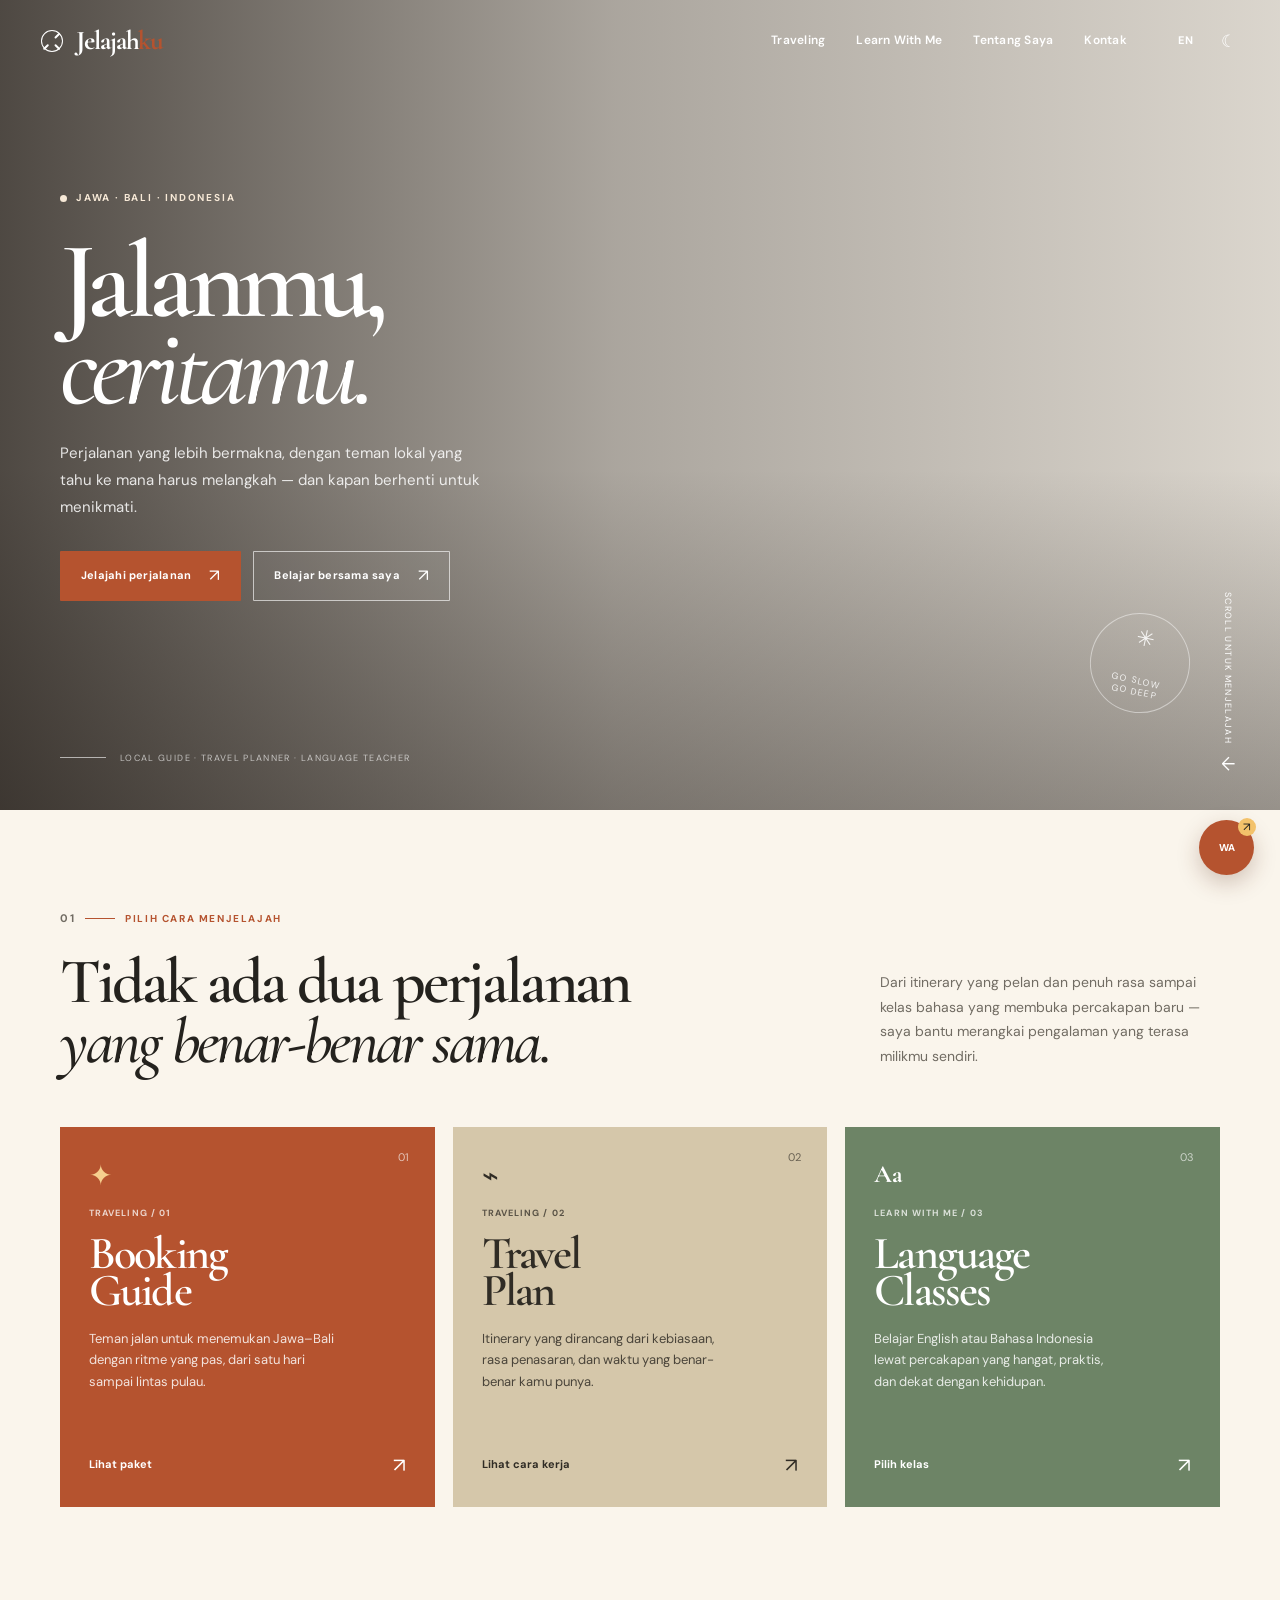
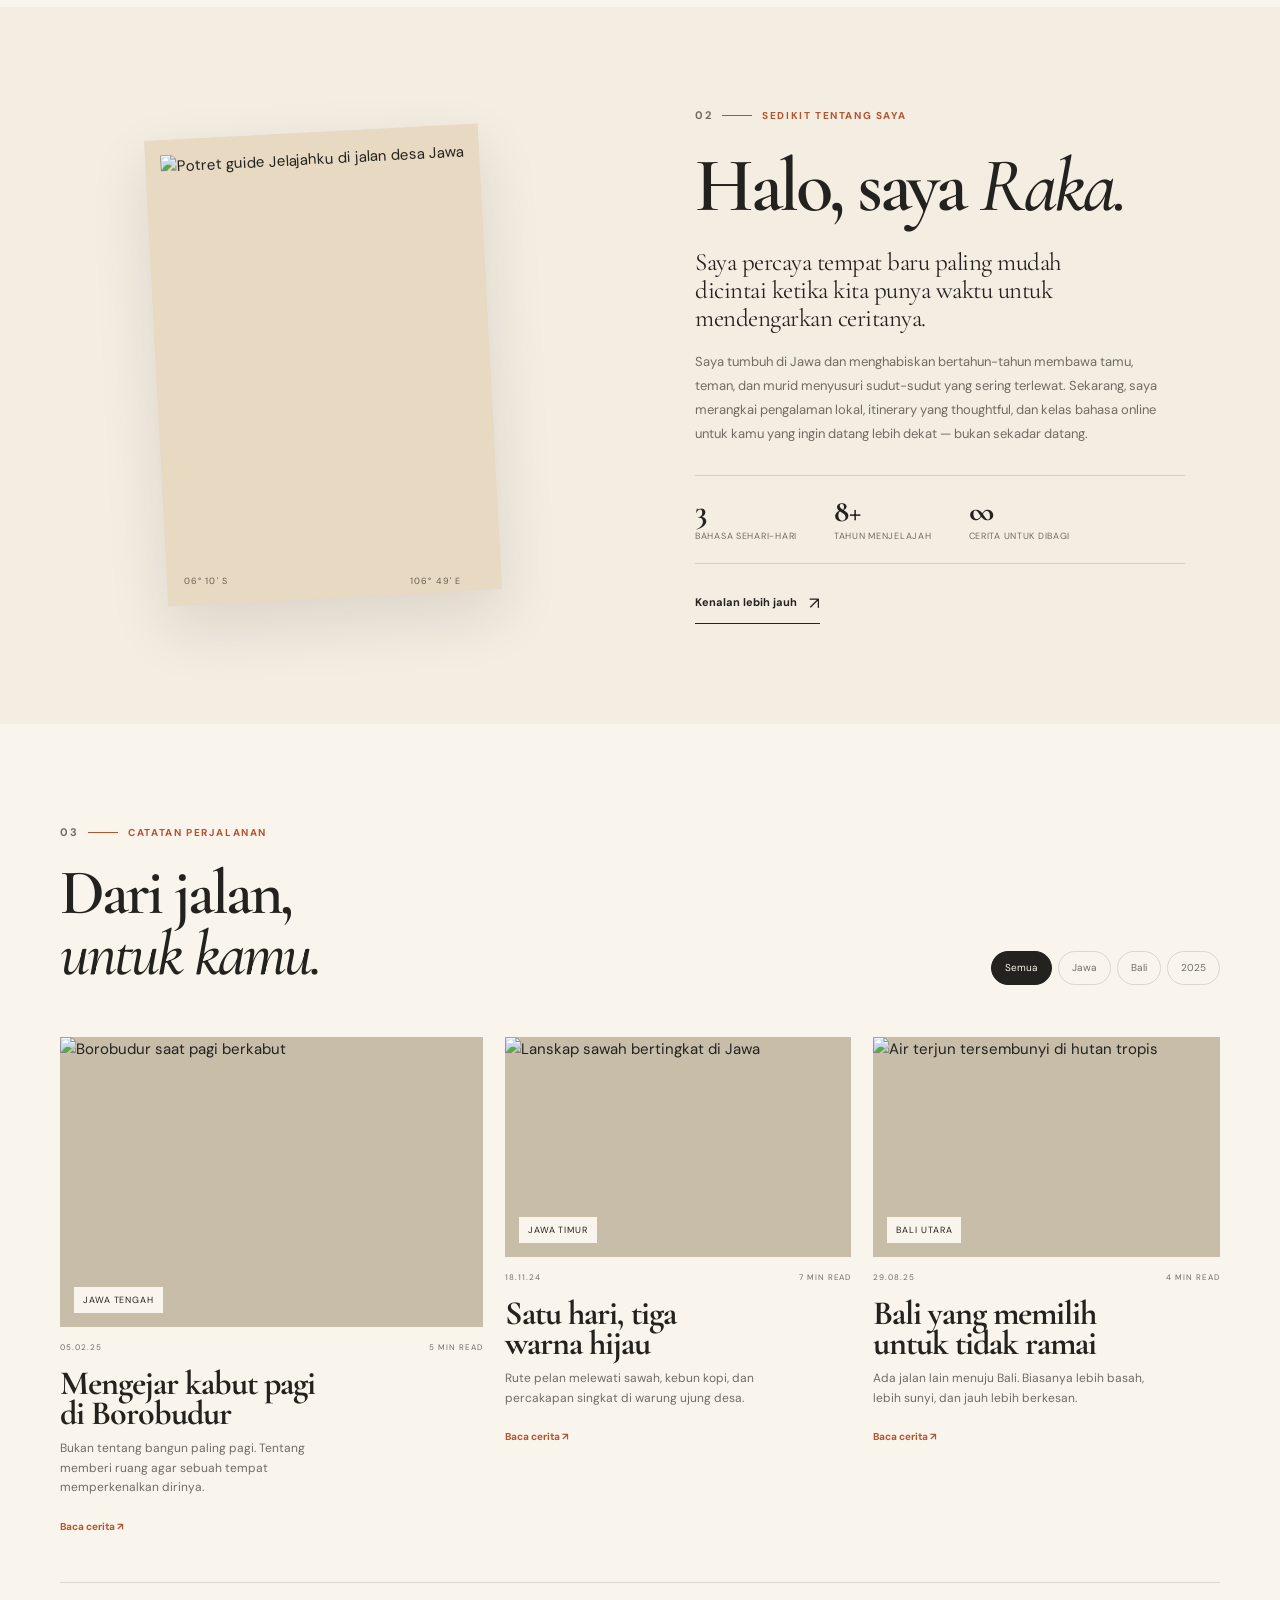
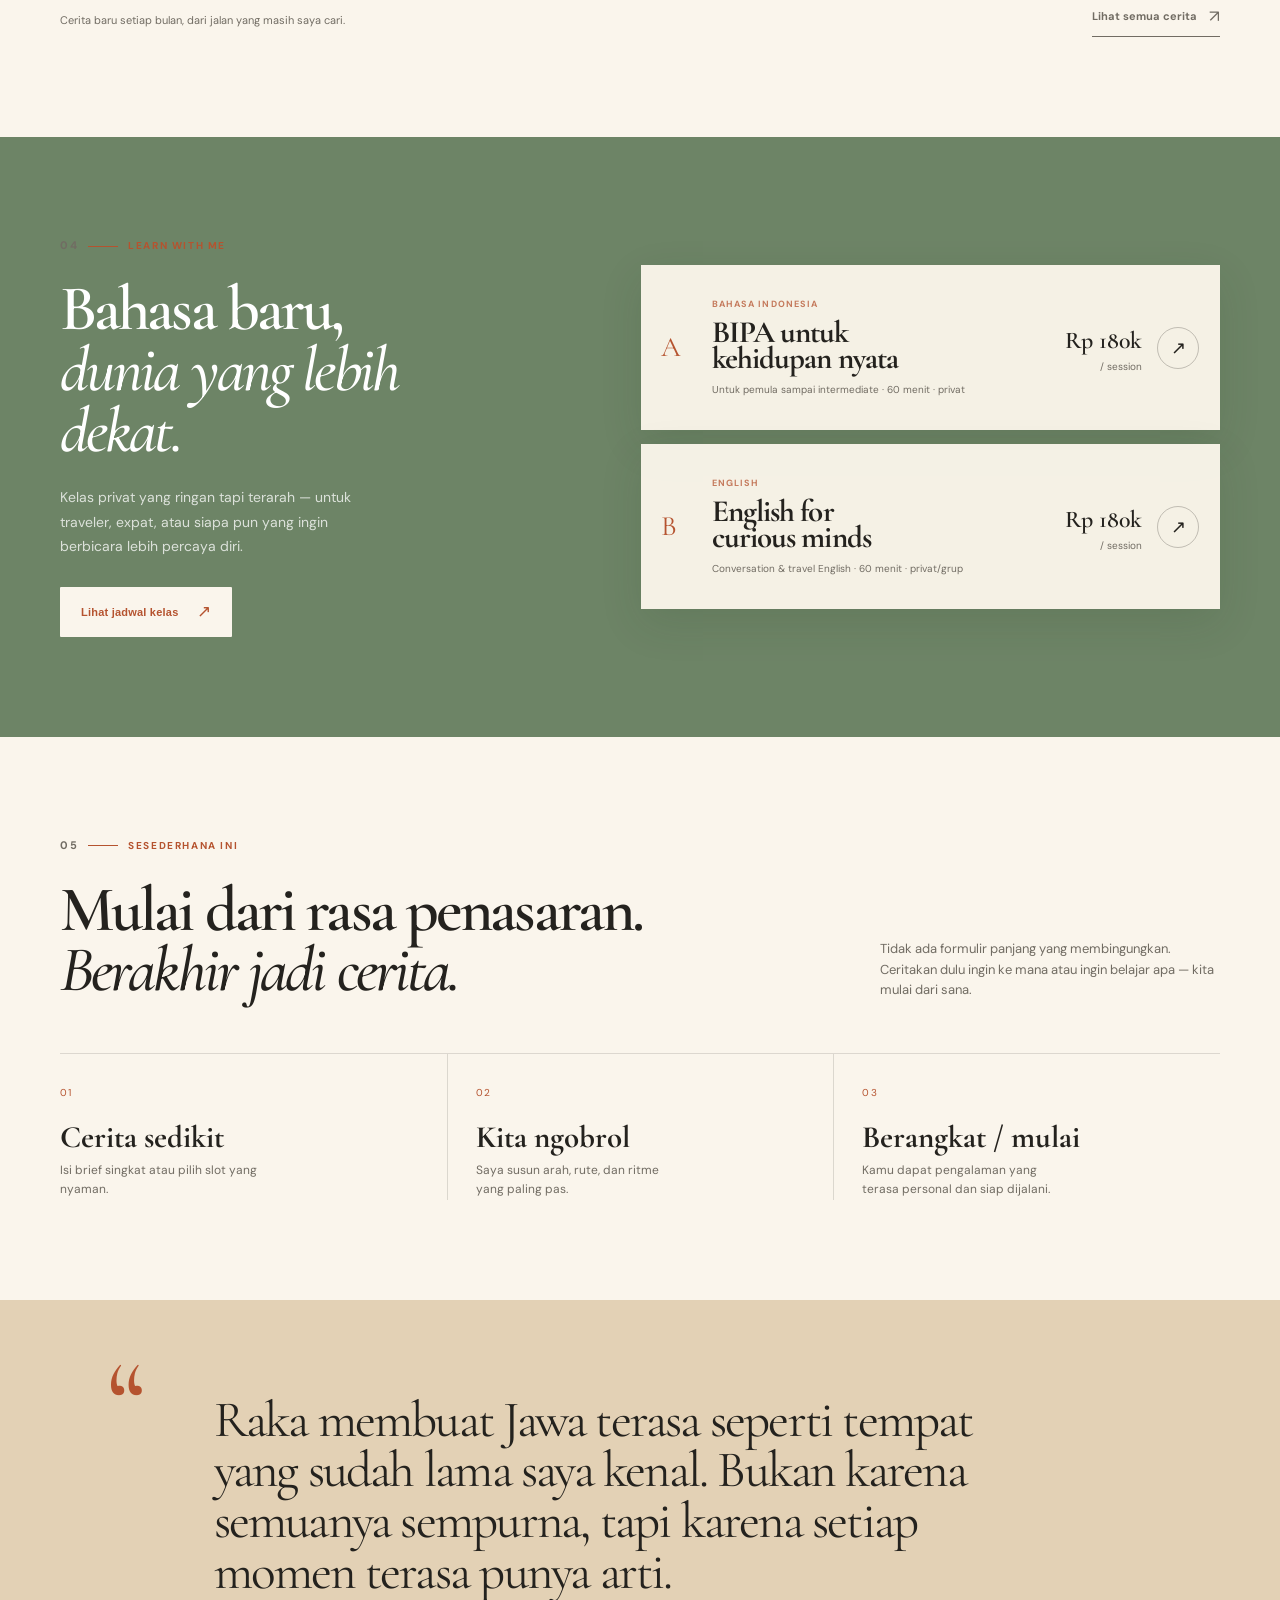
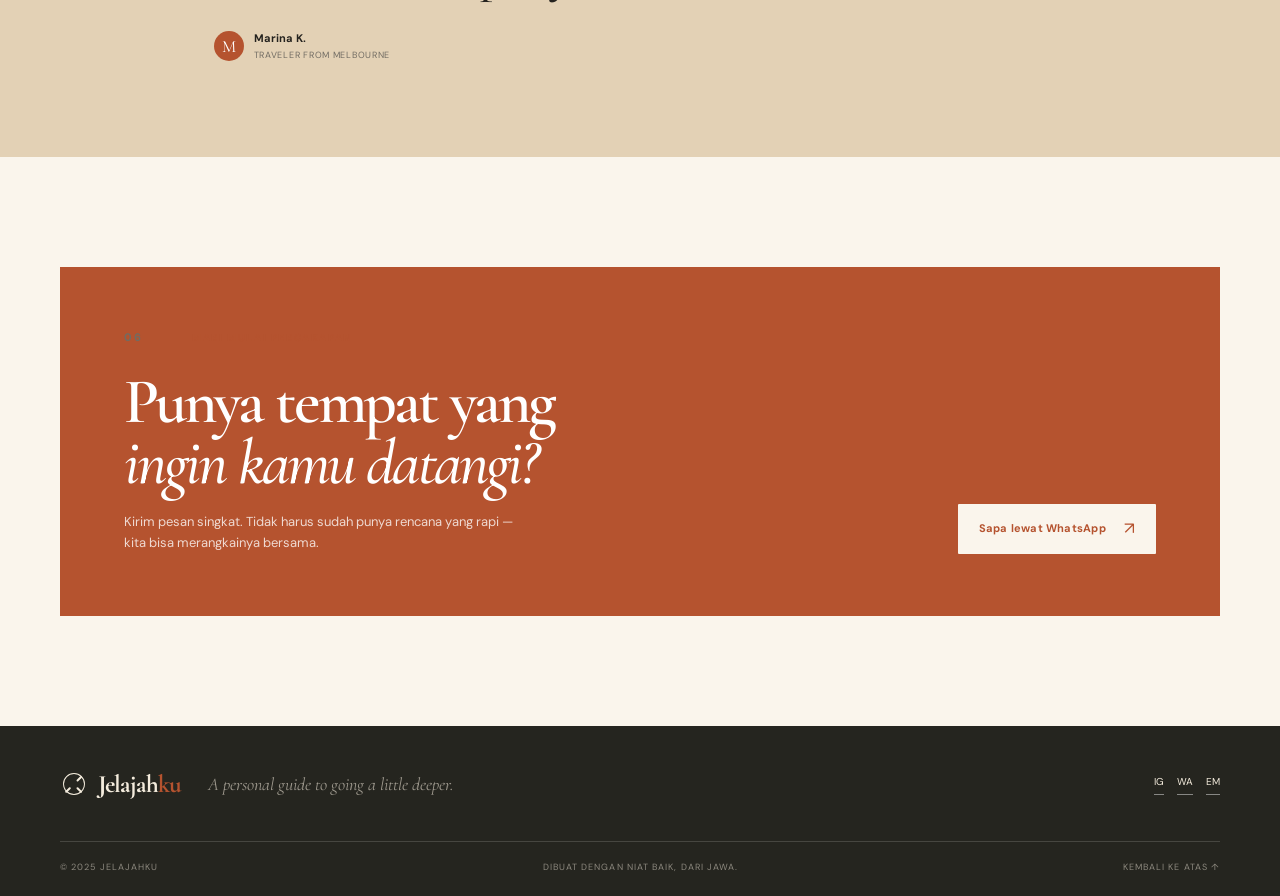
==== commit 3c8c72e8: "Fix static publish output configuration" ====
--- a/index.html
+++ b/index.html
@@ -115,12 +115,12 @@
               <h3 data-i18n="storyOneTitle">Mengejar kabut pagi<br />di Borobudur</h3><p data-i18n="storyOneCopy">Bukan tentang bangun paling pagi. Tentang memberi ruang agar sebuah tempat memperkenalkan dirinya.</p><a class="story-link" href="#contact"><span data-i18n="readStory">Baca cerita</span> ↗</a>
             </article>
             <article class="story-card" data-location="java" data-year="2024">
-              <div class="story-image"><img src="/public/story-rice-terraces.webp" alt="Lanskap sawah bertingkat di Jawa" /><span class="story-tag">Jawa Timur</span></div>
+              <div class="story-image"><img src="/story-rice-terraces.webp" alt="Lanskap sawah bertingkat di Jawa" /><span class="story-tag">Jawa Timur</span></div>
               <div class="story-meta"><span>18.11.24</span><span>7 min read</span></div>
               <h3 data-i18n="storyTwoTitle">Satu hari, tiga<br />warna hijau</h3><p data-i18n="storyTwoCopy">Rute pelan melewati sawah, kebun kopi, dan percakapan singkat di warung ujung desa.</p><a class="story-link" href="#contact"><span data-i18n="readStory">Baca cerita</span> ↗</a>
             </article>
             <article class="story-card" data-location="bali" data-year="2025">
-              <div class="story-image"><img src="/public/story-waterfall.jpg" alt="Air terjun tersembunyi di hutan tropis" /><span class="story-tag">Bali Utara</span></div>
+              <div class="story-image"><img src="/story-waterfall.jpg" alt="Air terjun tersembunyi di hutan tropis" /><span class="story-tag">Bali Utara</span></div>
               <div class="story-meta"><span>29.08.25</span><span>4 min read</span></div>
               <h3 data-i18n="storyThreeTitle">Bali yang memilih<br />untuk tidak ramai</h3><p data-i18n="storyThreeCopy">Ada jalan lain menuju Bali. Biasanya lebih basah, lebih sunyi, dan jauh lebih berkesan.</p><a class="story-link" href="#contact"><span data-i18n="readStory">Baca cerita</span> ↗</a>
             </article>
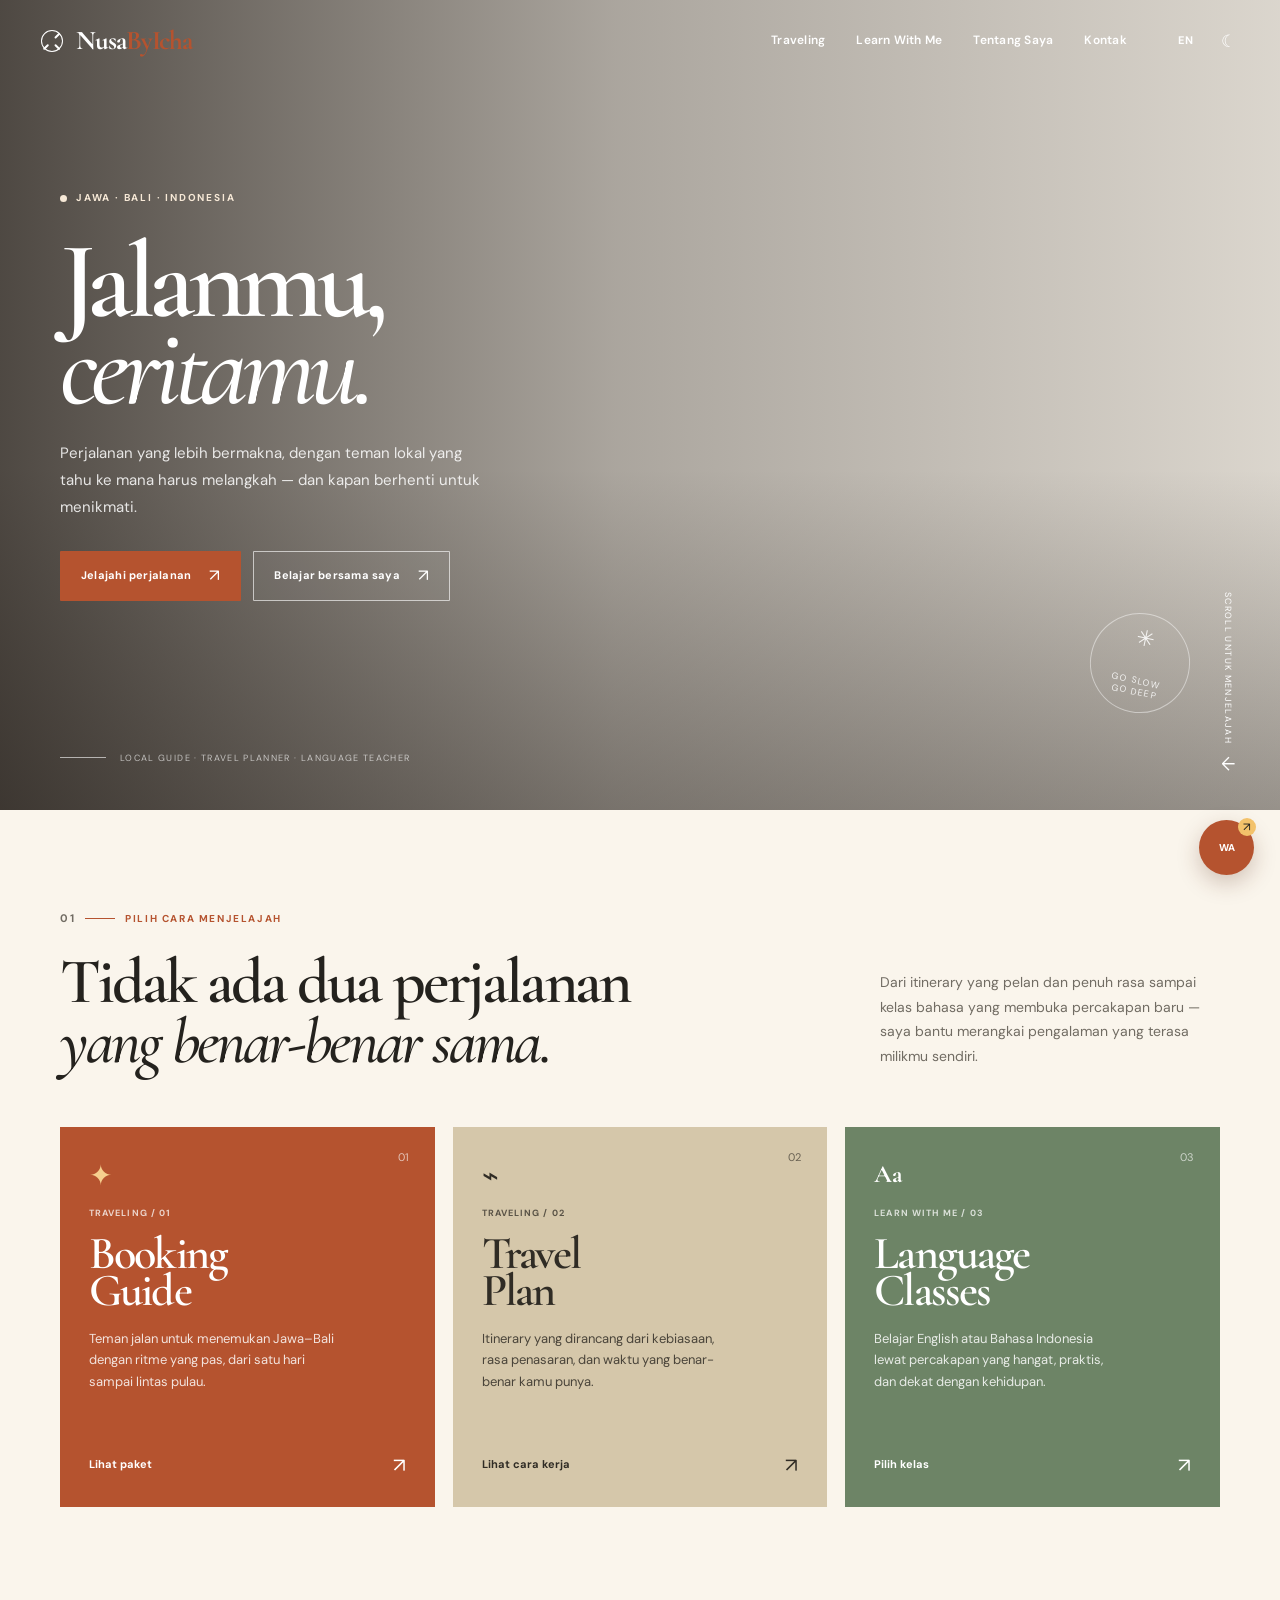
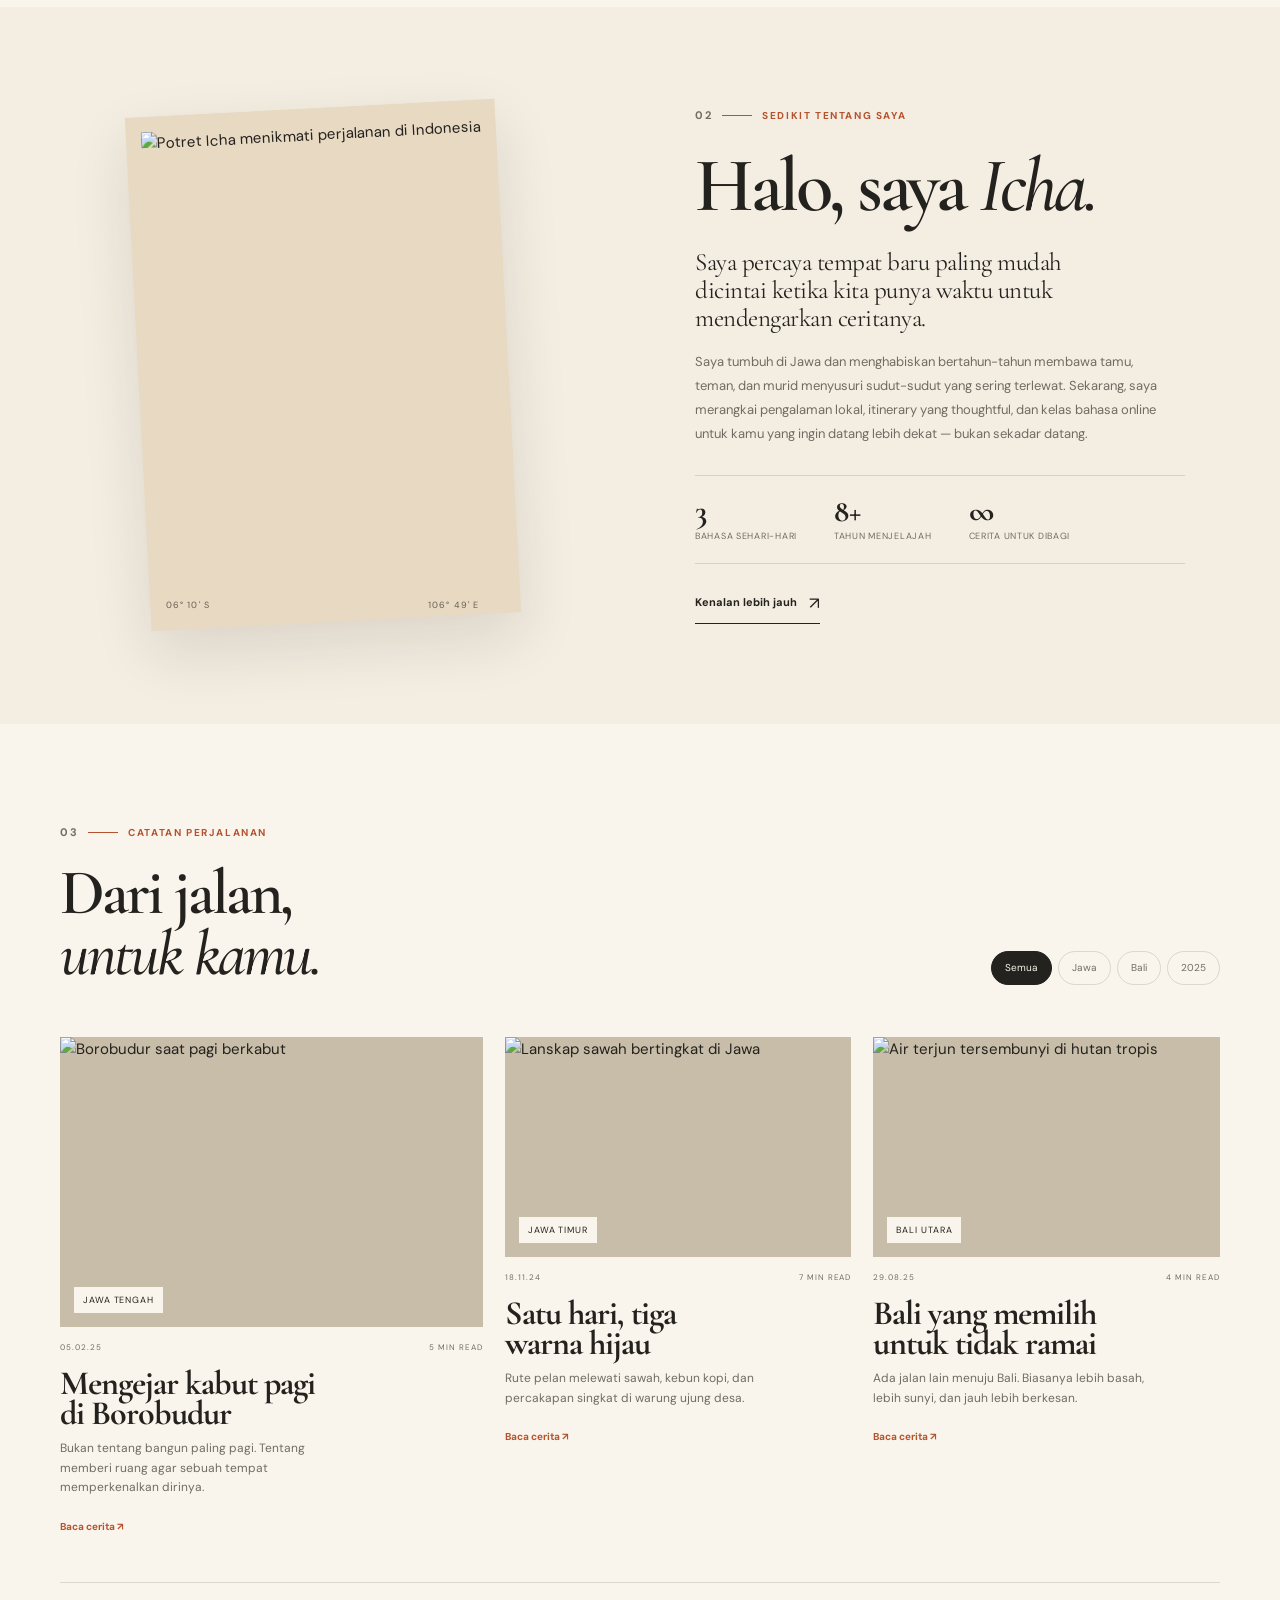
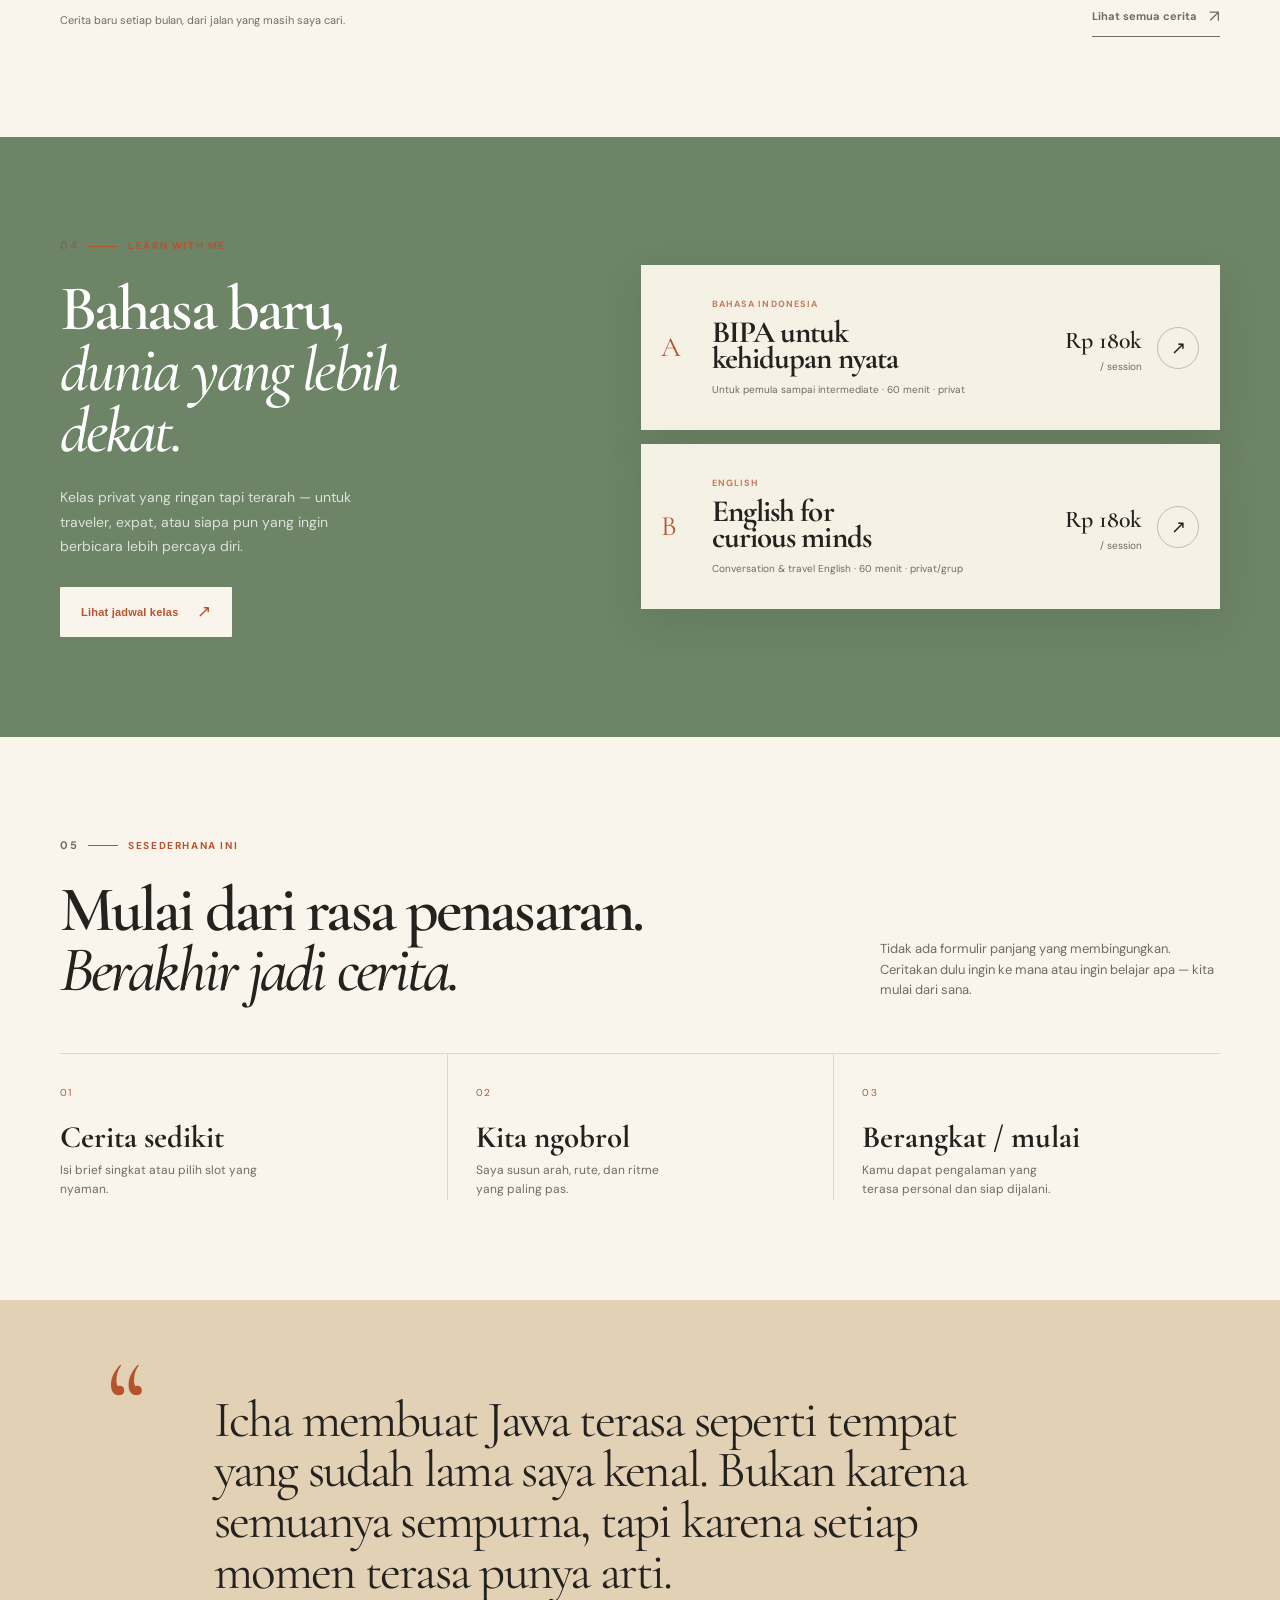
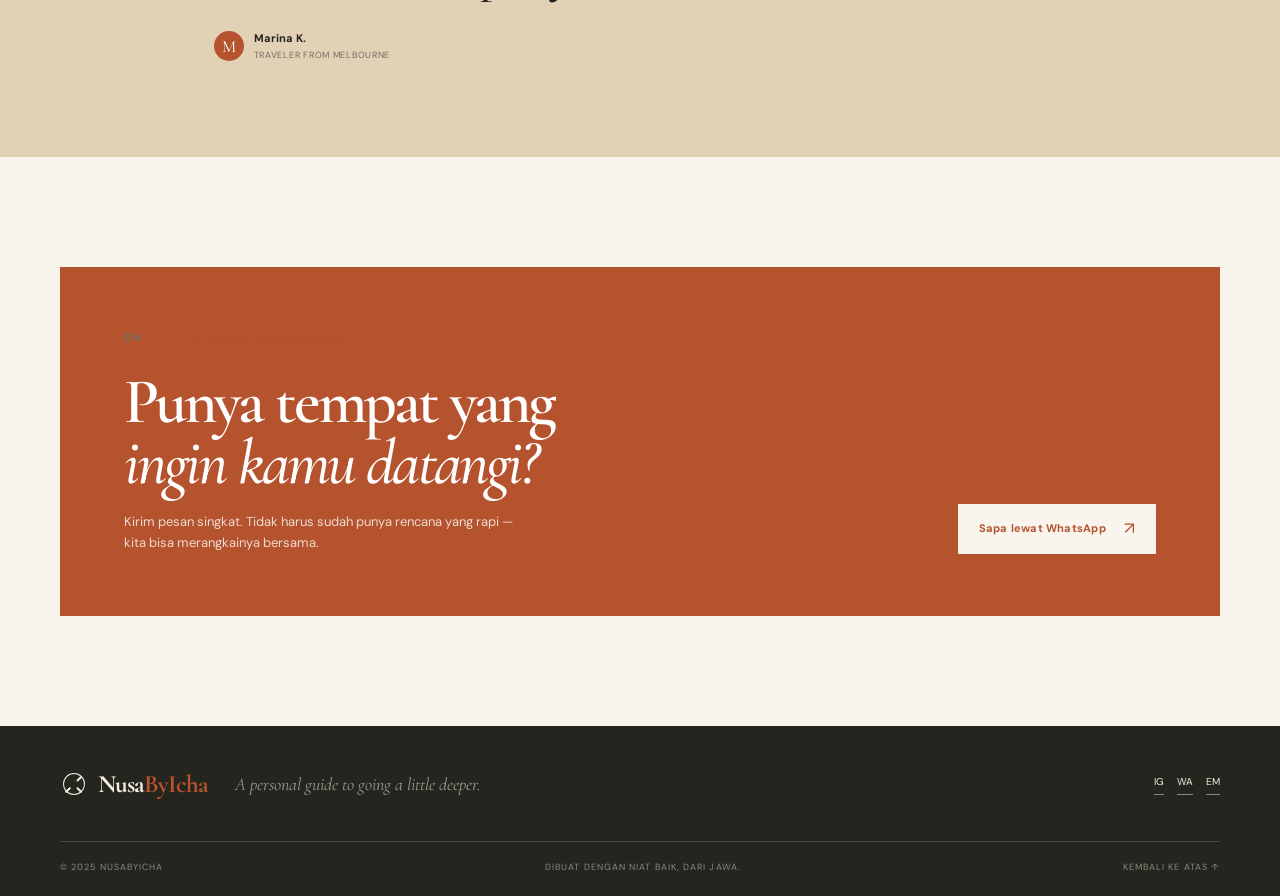
==== commit 67448b2e: "Rebrand site for NusaByIcha and add Icha photo" ====
--- a/index.html
+++ b/index.html
@@ -3,9 +3,9 @@
   <head>
     <meta charset="UTF-8" />
     <meta name="viewport" content="width=device-width, initial-scale=1.0" />
-    <meta name="description" content="Jelajahku — local guide Jawa–Bali, travel planner, dan kelas bahasa online yang personal." />
+    <meta name="description" content="NusaByIcha — local guide Jawa–Bali, travel planner, dan kelas bahasa online yang personal." />
     <meta name="theme-color" content="#B5532F" />
-    <title>Jelajahku — Jalanmu, ceritamu.</title>
+    <title>NusaByIcha — Jalanmu, ceritamu.</title>
     <link rel="preconnect" href="https://fonts.googleapis.com" />
     <link rel="preconnect" href="https://fonts.gstatic.com" crossorigin />
     <link href="https://fonts.googleapis.com/css2?family=Cormorant+Garamond:wght@500;600;700&family=DM+Sans:wght@400;500;600;700&display=swap" rel="stylesheet" />
@@ -14,9 +14,9 @@
   <body>
     <div class="site-shell">
       <header class="site-header" data-header>
-        <a class="brand" href="#top" aria-label="Jelajahku home">
+        <a class="brand" href="#top" aria-label="NusaByIcha home">
           <span class="brand-mark" aria-hidden="true"><span></span><span></span><span></span></span>
-          <span class="brand-word">Jelajah<span>ku</span></span>
+          <span class="brand-word">Nusa<span>ByIcha</span></span>
         </a>
         <nav class="main-nav" data-nav aria-label="Main navigation">
           <a href="#traveling" data-i18n="navTraveling">Traveling</a>
@@ -89,12 +89,12 @@
         <section class="about-section section-pad" id="about">
           <div class="about-layout wrap">
             <div class="portrait-wrap">
-              <div class="portrait-frame"><img src="/manus-storage/async-images/lqtObfdhzVjnsPF3rWbEGC/image-2.webp" alt="Potret guide Jelajahku di jalan desa Jawa" /></div>
+              <div class="portrait-frame"><img src="/icha-photo.webp" alt="Potret Icha menikmati perjalanan di Indonesia" /></div>
               <div class="portrait-caption"><span>06° 10' S</span><span>106° 49' E</span></div>
             </div>
             <div class="about-copy">
               <div class="section-kicker"><span>02</span><i></i><span data-i18n="aboutKicker">Sedikit tentang saya</span></div>
-              <h2 data-i18n="aboutTitle">Halo, saya <em>Raka.</em></h2>
+              <h2 data-i18n="aboutTitle">Halo, saya <em>Icha.</em></h2>
               <p class="lead" data-i18n="aboutLead">Saya percaya tempat baru paling mudah dicintai ketika kita punya waktu untuk mendengarkan ceritanya.</p>
               <p data-i18n="aboutBody">Saya tumbuh di Jawa dan menghabiskan bertahun-tahun membawa tamu, teman, dan murid menyusuri sudut-sudut yang sering terlewat. Sekarang, saya merangkai pengalaman lokal, itinerary yang thoughtful, dan kelas bahasa online untuk kamu yang ingin datang lebih dekat — bukan sekadar datang.</p>
               <div class="about-details"><span><b>3</b><small data-i18n="aboutDetailOne">bahasa sehari-hari</small></span><span><b>8+</b><small data-i18n="aboutDetailTwo">tahun menjelajah</small></span><span><b>∞</b><small data-i18n="aboutDetailThree">cerita untuk dibagi</small></span></div>
@@ -115,12 +115,12 @@
               <h3 data-i18n="storyOneTitle">Mengejar kabut pagi<br />di Borobudur</h3><p data-i18n="storyOneCopy">Bukan tentang bangun paling pagi. Tentang memberi ruang agar sebuah tempat memperkenalkan dirinya.</p><a class="story-link" href="#contact"><span data-i18n="readStory">Baca cerita</span> ↗</a>
             </article>
             <article class="story-card" data-location="java" data-year="2024">
-              <div class="story-image"><img src="/story-rice-terraces.webp" alt="Lanskap sawah bertingkat di Jawa" /><span class="story-tag">Jawa Timur</span></div>
+              <div class="story-image"><img src="/manus-storage/async-images/xA9oPOV7TwLTlT0DDa2aYW/image-2.webp" alt="Lanskap sawah bertingkat di Jawa" /><span class="story-tag">Jawa Timur</span></div>
               <div class="story-meta"><span>18.11.24</span><span>7 min read</span></div>
               <h3 data-i18n="storyTwoTitle">Satu hari, tiga<br />warna hijau</h3><p data-i18n="storyTwoCopy">Rute pelan melewati sawah, kebun kopi, dan percakapan singkat di warung ujung desa.</p><a class="story-link" href="#contact"><span data-i18n="readStory">Baca cerita</span> ↗</a>
             </article>
             <article class="story-card" data-location="bali" data-year="2025">
-              <div class="story-image"><img src="/story-waterfall.jpg" alt="Air terjun tersembunyi di hutan tropis" /><span class="story-tag">Bali Utara</span></div>
+              <div class="story-image"><img src="/manus-storage/async-images/xA9oPOV7TwLTlT0DDa2aYW/image-3.webp" alt="Air terjun tersembunyi di hutan tropis" /><span class="story-tag">Bali Utara</span></div>
               <div class="story-meta"><span>29.08.25</span><span>4 min read</span></div>
               <h3 data-i18n="storyThreeTitle">Bali yang memilih<br />untuk tidak ramai</h3><p data-i18n="storyThreeCopy">Ada jalan lain menuju Bali. Biasanya lebih basah, lebih sunyi, dan jauh lebih berkesan.</p><a class="story-link" href="#contact"><span data-i18n="readStory">Baca cerita</span> ↗</a>
             </article>
@@ -145,28 +145,29 @@
         </section>
 
         <section class="testimonial-section">
-          <div class="wrap testimonial-wrap"><div class="quote-mark">“</div><blockquote data-i18n="quote">Raka membuat Jawa terasa seperti tempat yang sudah lama saya kenal. Bukan karena semuanya sempurna, tapi karena setiap momen terasa punya arti.</blockquote><div class="quote-by"><span class="avatar">M</span><span><b>Marina K.</b><small data-i18n="quoteRole">Traveler from Melbourne</small></span></div></div>
+          <div class="wrap testimonial-wrap"><div class="quote-mark">“</div><blockquote data-i18n="quote">Icha membuat Jawa terasa seperti tempat yang sudah lama saya kenal. Bukan karena semuanya sempurna, tapi karena setiap momen terasa punya arti.</blockquote><div class="quote-by"><span class="avatar">M</span><span><b>Marina K.</b><small data-i18n="quoteRole">Traveler from Melbourne</small></span></div></div>
         </section>
 
         <section class="contact-section wrap section-pad" id="contact">
-          <div class="contact-card"><div><div class="section-kicker light"><span>06</span><i></i><span data-i18n="contactKicker">Mari mulai percakapan</span></div><h2 data-i18n="contactTitle">Punya tempat yang<br /><em>ingin kamu datangi?</em></h2><p data-i18n="contactCopy">Kirim pesan singkat. Tidak harus sudah punya rencana yang rapi — kita bisa merangkainya bersama.</p></div><a class="button button-light" href="https://wa.me/6281234567890" target="_blank" rel="noreferrer"><span data-i18n="contactCta">Sapa lewat WhatsApp</span> <span>↗</span></a></div>
+          <div class="contact-card"><div><div class="section-kicker light"><span>06</span><i></i><span data-i18n="contactKicker">Mari mulai percakapan</span></div><h2 data-i18n="contactTitle">Punya tempat yang<br /><em>ingin kamu datangi?</em></h2><p data-i18n="contactCopy">Kirim pesan singkat. Tidak harus sudah punya rencana yang rapi — kita bisa merangkainya bersama.</p></div><a class="button button-light" href="https://wa.me/6282331458963" target="_blank" rel="noreferrer"><span data-i18n="contactCta">Sapa lewat WhatsApp</span> <span>↗</span></a></div>
         </section>
       </main>
 
-      <footer class="site-footer"><div class="wrap footer-top"><a class="brand brand-footer" href="#top"><span class="brand-mark" aria-hidden="true"><span></span><span></span><span></span></span><span class="brand-word">Jelajah<span>ku</span></span></a><p data-i18n="footerLine">A personal guide to going a little deeper.</p><div class="footer-socials"><a href="#contact">IG</a><a href="#contact">WA</a><a href="#contact">EM</a></div></div><div class="wrap footer-bottom"><span>© 2025 Jelajahku</span><span data-i18n="footerMade">Dibuat dengan niat baik, dari Jawa.</span><a href="#top" data-i18n="footerBack">Kembali ke atas ↑</a></div></footer>
+      <footer class="site-footer"><div class="wrap footer-top"><a class="brand brand-footer" href="#top"><span class="brand-mark" aria-hidden="true"><span></span><span></span><span></span></span><span class="brand-word">Nusa<span>ByIcha</span></span></a><p data-i18n="footerLine">A personal guide to going a little deeper.</p><div class="footer-socials"><a href="#contact">IG</a><a href="#contact">WA</a><a href="#contact">EM</a></div></div><div class="wrap footer-bottom"><span>© 2025 NusaByIcha</span><span data-i18n="footerMade">Dibuat dengan niat baik, dari Jawa.</span><a href="#top" data-i18n="footerBack">Kembali ke atas ↑</a></div></footer>
 
-      <a class="whatsapp-float" href="https://wa.me/6281234567890" target="_blank" rel="noreferrer" aria-label="Chat on WhatsApp"><span>WA</span><i>↗</i></a>
+      <a class="whatsapp-float" href="https://wa.me/6282331458963" target="_blank" rel="noreferrer" aria-label="Chat on WhatsApp"><span>WA</span><i>↗</i></a>
     </div>
 
     <div class="modal-backdrop" data-modal hidden>
       <div class="booking-modal" role="dialog" aria-modal="true" aria-labelledby="modal-title">
         <button class="modal-close" type="button" data-modal-close aria-label="Close">×</button>
-        <div class="modal-kicker"><span class="eyebrow-dot"></span><span data-i18n="modalKicker">Demo booking flow</span></div>
+        <div class="modal-kicker"><span class="eyebrow-dot"></span><span data-i18n="modalKicker">Form layanan</span></div>
         <h2 id="modal-title" data-i18n="modalTitle">Mulai dari<br /><em>yang kamu mau.</em></h2>
-        <p data-i18n="modalCopy">Pilih layanan di bawah. Ini masih prototipe — belum ada pembayaran dan belum ada data yang dikirim.</p>
-        <div class="booking-options"><button type="button" class="booking-option active" data-option="guide"><span>01</span><strong data-i18n="modalGuide">Booking Guide</strong><small>Jawa · Bali</small></button><button type="button" class="booking-option" data-option="plan"><span>02</span><strong data-i18n="modalPlan">Travel Plan</strong><small>Custom itinerary</small></button><button type="button" class="booking-option" data-option="learn"><span>03</span><strong data-i18n="modalLearn">Learn With Me</strong><small>English · BIPA</small></button></div>
-        <form class="booking-form" data-booking-form><label><span data-i18n="formName">Nama kamu</span><input name="name" placeholder="e.g. Alex" required /></label><label><span data-i18n="formEmail">Email atau WhatsApp</span><input name="contact" placeholder="e.g. hello@email.com" required /></label><label><span data-i18n="formNote">Ceritakan sedikit</span><textarea name="note" rows="3" placeholder="Kapan kamu ingin mulai?" required></textarea></label><button class="button button-primary full-width" type="submit"><span data-i18n="formSubmit">Kirim minat saya</span> <span>↗</span></button></form>
-        <div class="booking-success" hidden><div class="success-symbol">✦</div><h3 data-i18n="successTitle">Pesanmu sudah tiba.</h3><p data-i18n="successCopy">Terima kasih — ini demo, jadi belum ada yang benar-benar terkirim. Di versi live, kamu akan diarahkan ke WhatsApp atau kalender.</p><button class="underlined-link" type="button" data-modal-close><span data-i18n="successClose">Tutup demo</span> ↗</button></div>
+        <p data-i18n="modalCopy">Pilih layanan di bawah untuk melihat pertanyaan yang sesuai. Ini masih prototipe — belum ada pembayaran dan belum ada data yang dikirim.</p>
+        <div class="booking-options"><button type="button" class="booking-option active" data-option="guide"><span>01</span><strong data-i18n="modalGuide">Booking Guide</strong><small>Jawa · Bali</small></button><button type="button" class="booking-option" data-option="plan"><span>02</span><strong data-i18n="modalPlan">Travel Plan</strong><small>Custom itinerary</small></button><button type="button" class="booking-option" data-option="learn"><span>03</span><strong data-i18n="modalLearn">Learn With Me</strong><small>English · BIPA</small></button><button type="button" class="booking-option" data-option="contact"><span>04</span><strong data-i18n="modalContact">Kontak Umum</strong><small>Message</small></button></div>
+        <div class="dynamic-form-copy" data-dynamic-form-copy></div>
+        <form class="booking-form" data-booking-form><div class="dynamic-fields" data-dynamic-fields></div><p class="form-privacy" data-i18n="privacyNote">Data Anda hanya dipakai untuk keperluan layanan ini dan tidak dibagikan ke pihak lain.</p><button class="button button-primary full-width" type="submit"><span data-i18n="formSubmit">Kirim Permintaan</span> <span>↗</span></button></form>
+        <div class="booking-success" hidden><div class="success-symbol">✦</div><h3 data-i18n="successTitle">Permintaan sudah diterima.</h3><p data-i18n="successCopy">Terima kasih. Saya akan mengecek detailnya dan membalas dalam 24 jam lewat WhatsApp atau email.</p><button class="underlined-link" type="button" data-modal-close><span data-i18n="successClose">Tutup demo</span> ↗</button></div>
       </div>
     </div>
 
--- a/styles.css
+++ b/styles.css
@@ -1 +1,4 @@
-:root{--terracotta:#b5532f;--terracotta-dark:#8e3f25;--sage:#6d8466;--sage-dark:#4e6650;--cream:#faf5ec;--paper:#f3ede2;--ink:#24221e;--muted:#716c63;--line:rgba(36,34,30,.14);--serif:'Cormorant Garamond',Georgia,serif;--sans:'DM Sans',Arial,sans-serif;--shadow:0 24px 60px rgba(55,40,25,.12);color-scheme:light}*{box-sizing:border-box}html{scroll-behavior:smooth}body{margin:0;background:var(--cream);color:var(--ink);font-family:var(--sans);font-size:15px;line-height:1.6;-webkit-font-smoothing:antialiased}body.dark{--cream:#1c1d1a;--paper:#252722;--ink:#f5efe3;--muted:#bdb5a8;--line:rgba(250,245,236,.16);--shadow:0 24px 60px rgba(0,0,0,.24);color-scheme:dark}.site-shell{overflow:hidden}.wrap{width:min(1160px,calc(100% - 48px));margin-inline:auto}.site-header{position:fixed;z-index:20;top:0;left:0;right:0;height:82px;padding:0 38px;display:flex;align-items:center;justify-content:space-between;color:#fff;transition:background .3s ease,box-shadow .3s ease, color .3s ease}.site-header.scrolled{background:color-mix(in srgb,var(--cream) 92%,transparent);color:var(--ink);box-shadow:0 1px 0 var(--line);backdrop-filter:blur(14px)}.brand{display:inline-flex;align-items:center;gap:10px;color:inherit;text-decoration:none}.brand-mark{width:28px;height:28px;display:inline-flex;align-items:center;justify-content:center;position:relative;transform:rotate(45deg)}.brand-mark:before{content:'';position:absolute;inset:3px;border:1.5px solid currentColor;border-radius:50%}.brand-mark span{position:absolute;background:currentColor;width:2px;height:7px;border-radius:2px}.brand-mark span:nth-child(1){transform:translateY(-8px)}.brand-mark span:nth-child(2){transform:rotate(90deg) translateY(-8px)}.brand-mark span:nth-child(3){transform:rotate(180deg) translateY(-8px)}.brand-word{font-family:var(--serif);font-size:27px;font-weight:700;letter-spacing:-.04em}.brand-word span{color:var(--terracotta)}.main-nav{display:flex;gap:31px;margin-left:auto;margin-right:45px}.main-nav a{color:inherit;text-decoration:none;font-size:12px;font-weight:600;letter-spacing:.02em;position:relative}.main-nav a:after{content:'';position:absolute;height:1px;background:currentColor;left:0;right:100%;bottom:-7px;transition:right .25s ease}.main-nav a:hover:after{right:0}.header-actions{display:flex;align-items:center;gap:14px}.text-control,.icon-button,.menu-button{border:0;background:transparent;color:inherit;font:inherit;cursor:pointer}.text-control{font-size:11px;font-weight:700;letter-spacing:.1em}.icon-button{width:28px;height:28px;font-size:17px;display:grid;place-items:center}.menu-button{display:none;width:30px;padding:0}.menu-button span{display:block;height:1px;background:currentColor;margin:6px 0}.hero{height:clamp(660px,90vh,820px);min-height:660px;position:relative;color:#fff;isolation:isolate}.hero-image{position:absolute;inset:0;background-image:url('/manus-storage/async-images/lqtObfdhzVjnsPF3rWbEGC/image-1.webp');background-size:cover;background-position:center 44%;z-index:-3}.hero-overlay{position:absolute;inset:0;background:linear-gradient(90deg,rgba(30,24,19,.78) 0%,rgba(30,24,19,.36) 48%,rgba(30,24,19,.14) 100%),linear-gradient(0deg,rgba(30,24,19,.36),transparent 42%);z-index:-2}.hero-content{height:100%;padding-top:180px;position:relative}.eyebrow{display:flex;align-items:center;gap:9px;text-transform:uppercase;font-size:10px;letter-spacing:.18em;font-weight:700;color:var(--terracotta)}.eyebrow.light{color:#f7e9d7}.eyebrow-dot{width:7px;height:7px;background:currentColor;border-radius:50%;display:inline-block}.hero h1{font-family:var(--serif);font-size:clamp(70px,8.5vw,124px);line-height:.8;letter-spacing:-.06em;font-weight:600;margin:32px 0 28px}.hero h1 em,.intro h2 em,.about-copy h2 em,.journal-head h2 em,.learn-intro h2 em,.process-heading h2 em,.contact-card h2 em,.booking-modal h2 em{font-style:italic;font-weight:500}.hero-copy{width:min(420px,90%);font-size:15px;line-height:1.8;color:rgba(255,255,255,.85);margin:0 0 30px}.hero-actions{display:flex;gap:12px;flex-wrap:wrap}.button{display:inline-flex;align-items:center;justify-content:center;gap:18px;min-height:50px;padding:0 20px;border:1px solid transparent;border-radius:1px;text-decoration:none;font-size:11px;font-weight:700;letter-spacing:.02em;cursor:pointer;transition:transform .2s ease,background .2s ease,border-color .2s ease}.button:hover{transform:translateY(-3px)}.button span:last-child{font-size:17px;font-weight:400}.button-primary{background:var(--terracotta);color:#fff}.button-primary:hover{background:var(--terracotta-dark)}.button-ghost{border-color:rgba(255,255,255,.62);color:#fff;background:rgba(255,255,255,.04)}.button-ghost:hover{border-color:#fff;background:rgba(255,255,255,.12)}.button-light{background:var(--cream);color:var(--terracotta)}.hero-aside{position:absolute;bottom:45px;left:0;display:flex;align-items:center;gap:14px;text-transform:uppercase;letter-spacing:.15em;font-size:9px;color:rgba(255,255,255,.65)}.aside-line{width:46px;height:1px;background:rgba(255,255,255,.6)}.hero-stamp{position:absolute;right:7%;bottom:12%;width:100px;height:100px;border:1px solid rgba(255,255,255,.45);border-radius:50%;display:grid;place-items:center;text-align:center;transform:rotate(12deg);color:rgba(255,255,255,.86)}.hero-stamp span{font-size:22px;display:block;line-height:.8}.hero-stamp small{font-size:9px;line-height:1.2;text-transform:uppercase;letter-spacing:.14em}.scroll-cue{position:absolute;right:38px;bottom:38px;display:flex;align-items:center;gap:12px;color:#fff;text-decoration:none;font-size:9px;letter-spacing:.15em;text-transform:uppercase;writing-mode:vertical-rl}.scroll-cue i{font-size:18px;font-style:normal}.section-pad{padding-block:100px}.section-kicker{display:flex;align-items:center;gap:10px;text-transform:uppercase;letter-spacing:.16em;font-size:10px;color:var(--terracotta);font-weight:700}.section-kicker i{width:30px;height:1px;background:currentColor;display:inline-block}.section-kicker>span:first-child{font-size:11px;color:var(--muted)}.intro-heading{display:flex;align-items:end;justify-content:space-between;gap:45px;margin-top:24px}.intro h2,.about-copy h2,.journal-head h2,.learn-intro h2,.process-heading h2,.contact-card h2{font-family:var(--serif);font-weight:600;letter-spacing:-.045em;line-height:.95;font-size:clamp(46px,5vw,72px);margin:0}.intro-heading p{width:340px;color:var(--muted);font-size:14px;line-height:1.75;margin:0 0 5px}.service-grid{display:grid;grid-template-columns:repeat(3,1fr);gap:18px;margin-top:54px}.service-card{min-height:380px;padding:27px 29px 26px;position:relative;display:flex;flex-direction:column;overflow:hidden;transition:transform .25s ease,box-shadow .25s ease}.service-card:hover{transform:translateY(-8px);box-shadow:var(--shadow)}.service-guide{background:var(--terracotta);color:#fff}.service-plan{background:#d5c7aa;color:#302c25}.service-learn{background:var(--sage);color:#fff}.card-number{position:absolute;right:26px;top:22px;font-size:11px;opacity:.65}.service-icon{font-family:var(--serif);font-size:28px;height:52px}.service-guide .service-icon{color:#f6cf8e}.service-learn .service-icon{font-size:25px;font-weight:700}.card-label{text-transform:uppercase;letter-spacing:.12em;font-size:9px;font-weight:700;margin:0 0 14px;opacity:.75}.service-card h3{font-family:var(--serif);font-size:46px;line-height:.82;letter-spacing:-.04em;margin:0 0 18px;font-weight:600}.service-card>p:not(.card-label){font-size:13px;line-height:1.65;max-width:245px;margin:0;opacity:.84}.card-link{margin-top:auto;padding:0;background:none;border:0;color:inherit;display:flex;align-items:center;justify-content:space-between;cursor:pointer;font:inherit;font-size:11px;font-weight:700;text-align:left}.card-link b{font-size:20px;font-weight:400}.about-section{background:var(--paper)}.about-layout{display:grid;grid-template-columns:1fr 1fr;gap:110px;align-items:center}.portrait-wrap{max-width:405px;justify-self:center;position:relative}.portrait-frame{padding:15px 15px 46px;background:#e7d9c2;transform:rotate(-3deg);box-shadow:var(--shadow)}.portrait-frame img{width:100%;display:block;aspect-ratio:3/4;object-fit:cover}.portrait-caption{position:absolute;bottom:10px;left:28px;right:28px;display:flex;justify-content:space-between;font-size:9px;letter-spacing:.13em;color:#675f52}.about-copy{max-width:490px}.about-copy h2{margin:25px 0 25px;font-size:clamp(53px,6vw,78px)}.about-copy .lead{font-family:var(--serif);font-size:25px;line-height:1.12;letter-spacing:-.02em;max-width:420px;margin:0 0 18px}.about-copy>p:not(.lead){font-size:13px;color:var(--muted);line-height:1.85;max-width:465px}.about-details{display:flex;gap:37px;border-top:1px solid var(--line);border-bottom:1px solid var(--line);padding:20px 0;margin:29px 0 25px}.about-details span{display:flex;flex-direction:column;gap:2px}.about-details b{font-family:var(--serif);font-size:31px;line-height:1}.about-details small{font-size:9px;text-transform:uppercase;letter-spacing:.08em;color:var(--muted)}.underlined-link{border:0;border-bottom:1px solid currentColor;background:none;padding:0 0 6px;color:inherit;font:inherit;font-size:11px;font-weight:700;cursor:pointer;text-decoration:none;display:inline-flex;gap:12px;align-items:center}.underlined-link b{font-size:17px;font-weight:400}.journal-head{display:flex;justify-content:space-between;align-items:end}.journal-head h2{margin-top:22px}.journal-tools{display:flex;gap:6px;align-items:center;flex-wrap:wrap}.filter-button{background:none;border:1px solid var(--line);color:var(--muted);padding:8px 13px;font:inherit;font-size:10px;cursor:pointer;border-radius:30px}.filter-button.active,.filter-button:hover{background:var(--ink);border-color:var(--ink);color:var(--cream)}.journal-grid{display:grid;grid-template-columns:1.22fr 1fr 1fr;gap:22px;margin-top:52px}.story-card{min-width:0}.story-image{height:220px;position:relative;overflow:hidden;background:#c8bda9}.story-featured .story-image{height:290px}.story-image img{width:100%;height:100%;object-fit:cover;display:block;transition:transform .4s ease}.story-card:hover .story-image img{transform:scale(1.04)}.story-tag{position:absolute;left:14px;bottom:14px;padding:6px 9px;background:var(--cream);color:var(--ink);font-size:9px;text-transform:uppercase;letter-spacing:.1em}.story-meta{display:flex;justify-content:space-between;margin-top:14px;color:var(--muted);text-transform:uppercase;letter-spacing:.12em;font-size:8px}.story-card h3{font-family:var(--serif);font-size:34px;line-height:.9;letter-spacing:-.03em;margin:15px 0 9px}.story-card p{color:var(--muted);font-size:12px;line-height:1.65;max-width:280px;margin:0 0 15px}.story-link{color:var(--terracotta);font-size:10px;text-decoration:none;font-weight:700}.journal-footer{border-top:1px solid var(--line);margin-top:45px;padding-top:20px;display:flex;align-items:center;justify-content:space-between;color:var(--muted);font-size:11px}.learn-section{background:var(--sage);color:#fff}.learn-layout{display:grid;grid-template-columns:1fr 1.18fr;gap:90px;align-items:center}.learn-intro{max-width:390px}.learn-intro h2{font-size:clamp(50px,5vw,74px);margin:24px 0}.learn-intro>p{color:rgba(255,255,255,.76);font-size:14px;line-height:1.75;max-width:330px;margin:0 0 28px}.class-stack{display:flex;flex-direction:column;gap:14px}.class-card{background:rgba(252,247,237,.95);color:var(--ink);padding:22px 20px;display:grid;grid-template-columns:36px 1fr auto 43px;align-items:center;gap:15px;min-height:165px;box-shadow:0 14px 40px rgba(35,55,30,.12)}.class-index{font-family:var(--serif);color:var(--terracotta);font-size:28px}.class-card .card-label{color:var(--terracotta);margin-bottom:7px}.class-card h3{font-family:var(--serif);font-size:31px;line-height:.86;letter-spacing:-.03em;margin:0 0 10px}.class-card p:not(.card-label){font-size:10px;color:var(--muted);margin:0}.class-card strong{font-family:var(--serif);font-size:24px;white-space:nowrap;font-weight:600}.class-card strong small{font:10px var(--sans);display:block;color:var(--muted);text-align:right}.round-arrow{width:42px;height:42px;border:1px solid rgba(36,34,30,.25);border-radius:50%;background:none;color:var(--ink);font-size:18px;cursor:pointer}.round-arrow:hover{background:var(--terracotta);border-color:var(--terracotta);color:#fff}.process-heading{display:flex;justify-content:space-between;align-items:end;gap:40px;margin-top:25px}.process-heading p{max-width:340px;color:var(--muted);font-size:13px;margin:0}.process-steps{display:grid;grid-template-columns:repeat(3,1fr);border-top:1px solid var(--line);margin-top:52px}.process-step{padding:25px 30px 0 0;position:relative}.process-step+ .process-step{border-left:1px solid var(--line);padding-left:28px}.process-step span{font-size:10px;color:var(--terracotta);letter-spacing:.12em}.process-step h3{font-family:var(--serif);font-size:31px;line-height:1;margin:19px 0 8px}.process-step p{color:var(--muted);font-size:12px;max-width:210px;margin:0}.testimonial-section{background:#e3d1b5}.testimonial-wrap{padding:95px 12%;position:relative}.quote-mark{font-family:var(--serif);font-size:120px;line-height:.5;color:var(--terracotta);position:absolute;top:73px;left:4%}.testimonial-wrap blockquote{font-family:var(--serif);font-size:clamp(31px,4vw,52px);line-height:.99;letter-spacing:-.035em;max-width:760px;margin:0 0 33px}.quote-by{display:flex;align-items:center;gap:10px}.avatar{width:30px;height:30px;background:var(--terracotta);border-radius:50%;color:#fff;display:grid;place-items:center;font-family:var(--serif);font-size:17px}.quote-by b,.quote-by small{display:block}.quote-by b{font-size:11px}.quote-by small{font-size:9px;color:var(--muted);text-transform:uppercase;letter-spacing:.08em}.contact-section{padding-block:110px}.contact-card{background:var(--terracotta);color:#fff;padding:62px 64px;display:flex;align-items:end;justify-content:space-between;gap:35px}.contact-card h2{font-size:clamp(48px,5vw,75px);margin:25px 0 19px}.contact-card p{font-size:13px;color:rgba(255,255,255,.78);max-width:400px;margin:0}.site-footer{background:#25251f;color:#f4ecdd;padding:38px 0 22px}.footer-top{display:flex;align-items:center;gap:27px;padding-bottom:37px;border-bottom:1px solid rgba(255,255,255,.15)}.brand-footer{font-size:20px}.brand-footer .brand-word{font-size:25px}.footer-top>p{color:rgba(244,236,221,.58);font-family:var(--serif);font-size:18px;margin:0 auto 0 0;font-style:italic}.footer-socials{display:flex;gap:13px}.footer-socials a{color:inherit;font-size:10px;text-decoration:none;border-bottom:1px solid rgba(255,255,255,.45);padding-bottom:4px}.footer-bottom{display:flex;justify-content:space-between;gap:20px;padding-top:18px;color:rgba(244,236,221,.5);font-size:9px;text-transform:uppercase;letter-spacing:.12em}.footer-bottom a{color:inherit;text-decoration:none}.whatsapp-float{position:fixed;z-index:18;right:26px;bottom:25px;width:55px;height:55px;border-radius:50%;background:var(--terracotta);color:#fff;display:grid;place-items:center;text-decoration:none;box-shadow:0 8px 22px rgba(90,45,25,.25);transition:transform .2s ease}.whatsapp-float:hover{transform:scale(1.08) rotate(-8deg)}.whatsapp-float span{font-size:10px;font-weight:700}.whatsapp-float i{position:absolute;right:-2px;top:-2px;width:18px;height:18px;border-radius:50%;background:#f3c26b;color:var(--ink);font-size:12px;font-style:normal;display:grid;place-items:center}.modal-backdrop{position:fixed;z-index:40;inset:0;background:rgba(26,22,18,.6);display:grid;place-items:center;padding:20px;backdrop-filter:blur(8px)}.modal-backdrop[hidden]{display:none}.booking-modal{width:min(570px,100%);max-height:min(92vh,760px);overflow:auto;background:var(--cream);color:var(--ink);padding:38px 42px 42px;position:relative;box-shadow:var(--shadow)}.modal-close{position:absolute;right:18px;top:12px;border:0;background:none;color:inherit;font-size:28px;cursor:pointer;font-weight:300}.modal-kicker{display:flex;gap:9px;align-items:center;color:var(--terracotta);text-transform:uppercase;font-size:9px;font-weight:700;letter-spacing:.16em}.booking-modal h2{font-family:var(--serif);font-size:54px;line-height:.86;letter-spacing:-.04em;margin:23px 0 16px}.booking-modal>p{color:var(--muted);font-size:12px;line-height:1.65;max-width:410px}.booking-options{display:grid;grid-template-columns:repeat(3,1fr);gap:7px;margin:25px 0 19px}.booking-option{text-align:left;display:flex;flex-direction:column;gap:4px;border:1px solid var(--line);background:transparent;padding:13px 12px;cursor:pointer;color:inherit}.booking-option.active{background:var(--terracotta);border-color:var(--terracotta);color:#fff}.booking-option span{font-size:9px;opacity:.6}.booking-option strong{font-family:var(--serif);font-size:20px;line-height:.9;font-weight:600}.booking-option small{font-size:9px;opacity:.7}.booking-form{display:flex;flex-direction:column;gap:14px}.booking-form label{display:flex;flex-direction:column;gap:6px;text-transform:uppercase;font-size:9px;letter-spacing:.11em;font-weight:700}.booking-form input,.booking-form textarea{background:var(--paper);border:1px solid var(--line);color:var(--ink);font:inherit;font-size:12px;padding:11px 12px;outline:none;resize:vertical}.booking-form input:focus,.booking-form textarea:focus{border-color:var(--terracotta)}.booking-form input::placeholder,.booking-form textarea::placeholder{color:var(--muted);opacity:.7}.full-width{width:100%;margin-top:3px}.booking-success{text-align:center;padding:28px 15px 4px}.success-symbol{width:48px;height:48px;display:grid;place-items:center;background:var(--terracotta);color:#fff;border-radius:50%;margin:0 auto 19px;font-size:21px}.booking-success h3{font-family:var(--serif);font-size:37px;line-height:1;margin:0 0 10px}.booking-success p{font-size:12px;color:var(--muted);max-width:345px;margin:0 auto 20px}.toast{position:fixed;z-index:50;left:50%;bottom:24px;transform:translate(-50%,18px);background:var(--ink);color:var(--cream);padding:11px 16px;font-size:11px;opacity:0;pointer-events:none;transition:opacity .25s ease,transform .25s ease}.toast.show{opacity:1;transform:translate(-50%,0)}.filter-hidden{display:none!important}@media(max-width:900px){.site-header{padding:0 24px}.main-nav{gap:16px;margin-right:24px}.about-layout{gap:55px}.learn-layout{gap:50px}.contact-card{padding:48px}.class-card{grid-template-columns:28px 1fr auto 39px}.class-card h3{font-size:27px}.class-card strong{font-size:20px}}@media(max-width:680px){.wrap{width:min(100% - 38px,520px)}.site-header{height:70px;padding:0 19px}.main-nav{display:none;position:absolute;top:70px;left:0;right:0;padding:25px 19px 28px;background:var(--cream);color:var(--ink);flex-direction:column;gap:20px;box-shadow:0 10px 25px rgba(0,0,0,.08)}.main-nav.open{display:flex}.menu-button{display:block}.header-actions{gap:12px}.hero{min-height:680px;height:89vh}.hero-content{padding-top:155px}.hero h1{font-size:78px;margin-top:27px}.hero-copy{font-size:13px}.hero-stamp{right:7%;bottom:18%;width:80px;height:80px}.hero-stamp small{font-size:7px}.scroll-cue{right:17px;bottom:28px}.section-pad{padding-block:74px}.intro-heading,.process-heading,.journal-head{display:block}.intro-heading p{width:auto;margin-top:24px}.service-grid{grid-template-columns:1fr;gap:12px;margin-top:37px}.service-card{min-height:305px}.service-card h3{font-size:43px}.about-layout{grid-template-columns:1fr;gap:60px}.portrait-wrap{max-width:315px}.about-copy h2{font-size:59px}.about-details{gap:25px}.about-details small{font-size:8px}.journal-head h2{font-size:59px}.journal-tools{margin-top:28px}.journal-grid{grid-template-columns:1fr;gap:45px;margin-top:35px}.story-image,.story-featured .story-image{height:245px}.journal-footer{display:block;line-height:1.6}.journal-footer .underlined-link{margin-top:16px}.learn-layout{grid-template-columns:1fr;gap:48px}.learn-intro h2{font-size:61px}.class-card{grid-template-columns:25px 1fr 40px;gap:10px;padding:19px 14px}.class-card strong{display:none}.class-card h3{font-size:29px}.class-card p:not(.card-label){font-size:9px}.round-arrow{grid-column:3;grid-row:1 / span 2}.process-heading h2{font-size:58px}.process-heading p{margin-top:23px}.process-steps{grid-template-columns:1fr;margin-top:39px}.process-step{padding:21px 0}.process-step+ .process-step{border-left:0;border-top:1px solid var(--line);padding:21px 0}.process-step h3{margin-top:12px}.testimonial-wrap{padding:74px 35px}.quote-mark{left:5px;top:60px}.testimonial-wrap blockquote{font-size:38px}.contact-section{padding-block:74px}.contact-card{display:block;padding:37px 26px}.contact-card h2{font-size:58px}.contact-card .button{margin-top:29px}.footer-top{display:block}.footer-top>p{margin:22px 0}.footer-bottom{display:block;line-height:2.2}.footer-bottom span,.footer-bottom a{display:block}.whatsapp-float{right:18px;bottom:18px}.booking-modal{padding:32px 22px 28px}.booking-modal h2{font-size:48px}.booking-options{gap:5px}.booking-option{padding:10px 8px}.booking-option strong{font-size:17px}.booking-option small{font-size:8px}}
+:root{--terracotta:#b5532f;--terracotta-dark:#8e3f25;--sage:#6d8466;--sage-dark:#4e6650;--cream:#faf5ec;--paper:#f3ede2;--ink:#24221e;--muted:#716c63;--line:rgba(36,34,30,.14);--serif:'Cormorant Garamond',Georgia,serif;--sans:'DM Sans',Arial,sans-serif;--shadow:0 24px 60px rgba(55,40,25,.12);color-scheme:light}*{box-sizing:border-box}html{scroll-behavior:smooth}body{margin:0;background:var(--cream);color:var(--ink);font-family:var(--sans);font-size:15px;line-height:1.6;-webkit-font-smoothing:antialiased}body.dark{--cream:#1c1d1a;--paper:#252722;--ink:#f5efe3;--muted:#bdb5a8;--line:rgba(250,245,236,.16);--shadow:0 24px 60px rgba(0,0,0,.24);color-scheme:dark}.site-shell{overflow:hidden}.wrap{width:min(1160px,calc(100% - 48px));margin-inline:auto}.site-header{position:fixed;z-index:20;top:0;left:0;right:0;height:82px;padding:0 38px;display:flex;align-items:center;justify-content:space-between;color:#fff;transition:background .3s ease,box-shadow .3s ease, color .3s ease}.site-header.scrolled{background:color-mix(in srgb,var(--cream) 92%,transparent);color:var(--ink);box-shadow:0 1px 0 var(--line);backdrop-filter:blur(14px)}.brand{display:inline-flex;align-items:center;gap:10px;color:inherit;text-decoration:none}.brand-mark{width:28px;height:28px;display:inline-flex;align-items:center;justify-content:center;position:relative;transform:rotate(45deg)}.brand-mark:before{content:'';position:absolute;inset:3px;border:1.5px solid currentColor;border-radius:50%}.brand-mark span{position:absolute;background:currentColor;width:2px;height:7px;border-radius:2px}.brand-mark span:nth-child(1){transform:translateY(-8px)}.brand-mark span:nth-child(2){transform:rotate(90deg) translateY(-8px)}.brand-mark span:nth-child(3){transform:rotate(180deg) translateY(-8px)}.brand-word{font-family:var(--serif);font-size:27px;font-weight:700;letter-spacing:-.04em}.brand-word span{color:var(--terracotta)}.main-nav{display:flex;gap:31px;margin-left:auto;margin-right:45px}.main-nav a{color:inherit;text-decoration:none;font-size:12px;font-weight:600;letter-spacing:.02em;position:relative}.main-nav a:after{content:'';position:absolute;height:1px;background:currentColor;left:0;right:100%;bottom:-7px;transition:right .25s ease}.main-nav a:hover:after{right:0}.header-actions{display:flex;align-items:center;gap:14px}.text-control,.icon-button,.menu-button{border:0;background:transparent;color:inherit;font:inherit;cursor:pointer}.text-control{font-size:11px;font-weight:700;letter-spacing:.1em}.icon-button{width:28px;height:28px;font-size:17px;display:grid;place-items:center}.menu-button{display:none;width:30px;padding:0}.menu-button span{display:block;height:1px;background:currentColor;margin:6px 0}.hero{height:clamp(660px,90vh,820px);min-height:660px;position:relative;color:#fff;isolation:isolate}.hero-image{position:absolute;inset:0;background-image:url('/manus-storage/async-images/xA9oPOV7TwLTlT0DDa2aYW/image-1.webp');background-size:cover;background-position:center 44%;z-index:-3}.hero-overlay{position:absolute;inset:0;background:linear-gradient(90deg,rgba(30,24,19,.78) 0%,rgba(30,24,19,.36) 48%,rgba(30,24,19,.14) 100%),linear-gradient(0deg,rgba(30,24,19,.36),transparent 42%);z-index:-2}.hero-content{height:100%;padding-top:180px;position:relative}.eyebrow{display:flex;align-items:center;gap:9px;text-transform:uppercase;font-size:10px;letter-spacing:.18em;font-weight:700;color:var(--terracotta)}.eyebrow.light{color:#f7e9d7}.eyebrow-dot{width:7px;height:7px;background:currentColor;border-radius:50%;display:inline-block}.hero h1{font-family:var(--serif);font-size:clamp(70px,8.5vw,124px);line-height:.8;letter-spacing:-.06em;font-weight:600;margin:32px 0 28px}.hero h1 em,.intro h2 em,.about-copy h2 em,.journal-head h2 em,.learn-intro h2 em,.process-heading h2 em,.contact-card h2 em,.booking-modal h2 em{font-style:italic;font-weight:500}.hero-copy{width:min(420px,90%);font-size:15px;line-height:1.8;color:rgba(255,255,255,.85);margin:0 0 30px}.hero-actions{display:flex;gap:12px;flex-wrap:wrap}.button{display:inline-flex;align-items:center;justify-content:center;gap:18px;min-height:50px;padding:0 20px;border:1px solid transparent;border-radius:1px;text-decoration:none;font-size:11px;font-weight:700;letter-spacing:.02em;cursor:pointer;transition:transform .2s ease,background .2s ease,border-color .2s ease}.button:hover{transform:translateY(-3px)}.button span:last-child{font-size:17px;font-weight:400}.button-primary{background:var(--terracotta);color:#fff}.button-primary:hover{background:var(--terracotta-dark)}.button-ghost{border-color:rgba(255,255,255,.62);color:#fff;background:rgba(255,255,255,.04)}.button-ghost:hover{border-color:#fff;background:rgba(255,255,255,.12)}.button-light{background:var(--cream);color:var(--terracotta)}.hero-aside{position:absolute;bottom:45px;left:0;display:flex;align-items:center;gap:14px;text-transform:uppercase;letter-spacing:.15em;font-size:9px;color:rgba(255,255,255,.65)}.aside-line{width:46px;height:1px;background:rgba(255,255,255,.6)}.hero-stamp{position:absolute;right:7%;bottom:12%;width:100px;height:100px;border:1px solid rgba(255,255,255,.45);border-radius:50%;display:grid;place-items:center;text-align:center;transform:rotate(12deg);color:rgba(255,255,255,.86)}.hero-stamp span{font-size:22px;display:block;line-height:.8}.hero-stamp small{font-size:9px;line-height:1.2;text-transform:uppercase;letter-spacing:.14em}.scroll-cue{position:absolute;right:38px;bottom:38px;display:flex;align-items:center;gap:12px;color:#fff;text-decoration:none;font-size:9px;letter-spacing:.15em;text-transform:uppercase;writing-mode:vertical-rl}.scroll-cue i{font-size:18px;font-style:normal}.section-pad{padding-block:100px}.section-kicker{display:flex;align-items:center;gap:10px;text-transform:uppercase;letter-spacing:.16em;font-size:10px;color:var(--terracotta);font-weight:700}.section-kicker i{width:30px;height:1px;background:currentColor;display:inline-block}.section-kicker>span:first-child{font-size:11px;color:var(--muted)}.intro-heading{display:flex;align-items:end;justify-content:space-between;gap:45px;margin-top:24px}.intro h2,.about-copy h2,.journal-head h2,.learn-intro h2,.process-heading h2,.contact-card h2{font-family:var(--serif);font-weight:600;letter-spacing:-.045em;line-height:.95;font-size:clamp(46px,5vw,72px);margin:0}.intro-heading p{width:340px;color:var(--muted);font-size:14px;line-height:1.75;margin:0 0 5px}.service-grid{display:grid;grid-template-columns:repeat(3,1fr);gap:18px;margin-top:54px}.service-card{min-height:380px;padding:27px 29px 26px;position:relative;display:flex;flex-direction:column;overflow:hidden;transition:transform .25s ease,box-shadow .25s ease}.service-card:hover{transform:translateY(-8px);box-shadow:var(--shadow)}.service-guide{background:var(--terracotta);color:#fff}.service-plan{background:#d5c7aa;color:#302c25}.service-learn{background:var(--sage);color:#fff}.card-number{position:absolute;right:26px;top:22px;font-size:11px;opacity:.65}.service-icon{font-family:var(--serif);font-size:28px;height:52px}.service-guide .service-icon{color:#f6cf8e}.service-learn .service-icon{font-size:25px;font-weight:700}.card-label{text-transform:uppercase;letter-spacing:.12em;font-size:9px;font-weight:700;margin:0 0 14px;opacity:.75}.service-card h3{font-family:var(--serif);font-size:46px;line-height:.82;letter-spacing:-.04em;margin:0 0 18px;font-weight:600}.service-card>p:not(.card-label){font-size:13px;line-height:1.65;max-width:245px;margin:0;opacity:.84}.card-link{margin-top:auto;padding:0;background:none;border:0;color:inherit;display:flex;align-items:center;justify-content:space-between;cursor:pointer;font:inherit;font-size:11px;font-weight:700;text-align:left}.card-link b{font-size:20px;font-weight:400}.about-section{background:var(--paper)}.about-layout{display:grid;grid-template-columns:1fr 1fr;gap:110px;align-items:center}.portrait-wrap{max-width:405px;justify-self:center;position:relative}.portrait-frame{padding:15px 15px 46px;background:#e7d9c2;transform:rotate(-3deg);box-shadow:var(--shadow)}.portrait-frame img{width:100%;display:block;aspect-ratio:3/4;object-fit:cover}.portrait-caption{position:absolute;bottom:10px;left:28px;right:28px;display:flex;justify-content:space-between;font-size:9px;letter-spacing:.13em;color:#675f52}.about-copy{max-width:490px}.about-copy h2{margin:25px 0 25px;font-size:clamp(53px,6vw,78px)}.about-copy .lead{font-family:var(--serif);font-size:25px;line-height:1.12;letter-spacing:-.02em;max-width:420px;margin:0 0 18px}.about-copy>p:not(.lead){font-size:13px;color:var(--muted);line-height:1.85;max-width:465px}.about-details{display:flex;gap:37px;border-top:1px solid var(--line);border-bottom:1px solid var(--line);padding:20px 0;margin:29px 0 25px}.about-details span{display:flex;flex-direction:column;gap:2px}.about-details b{font-family:var(--serif);font-size:31px;line-height:1}.about-details small{font-size:9px;text-transform:uppercase;letter-spacing:.08em;color:var(--muted)}.underlined-link{border:0;border-bottom:1px solid currentColor;background:none;padding:0 0 6px;color:inherit;font:inherit;font-size:11px;font-weight:700;cursor:pointer;text-decoration:none;display:inline-flex;gap:12px;align-items:center}.underlined-link b{font-size:17px;font-weight:400}.journal-head{display:flex;justify-content:space-between;align-items:end}.journal-head h2{margin-top:22px}.journal-tools{display:flex;gap:6px;align-items:center;flex-wrap:wrap}.filter-button{background:none;border:1px solid var(--line);color:var(--muted);padding:8px 13px;font:inherit;font-size:10px;cursor:pointer;border-radius:30px}.filter-button.active,.filter-button:hover{background:var(--ink);border-color:var(--ink);color:var(--cream)}.journal-grid{display:grid;grid-template-columns:1.22fr 1fr 1fr;gap:22px;margin-top:52px}.story-card{min-width:0}.story-image{height:220px;position:relative;overflow:hidden;background:#c8bda9}.story-featured .story-image{height:290px}.story-image img{width:100%;height:100%;object-fit:cover;display:block;transition:transform .4s ease}.story-card:hover .story-image img{transform:scale(1.04)}.story-tag{position:absolute;left:14px;bottom:14px;padding:6px 9px;background:var(--cream);color:var(--ink);font-size:9px;text-transform:uppercase;letter-spacing:.1em}.story-meta{display:flex;justify-content:space-between;margin-top:14px;color:var(--muted);text-transform:uppercase;letter-spacing:.12em;font-size:8px}.story-card h3{font-family:var(--serif);font-size:34px;line-height:.9;letter-spacing:-.03em;margin:15px 0 9px}.story-card p{color:var(--muted);font-size:12px;line-height:1.65;max-width:280px;margin:0 0 15px}.story-link{color:var(--terracotta);font-size:10px;text-decoration:none;font-weight:700}.journal-footer{border-top:1px solid var(--line);margin-top:45px;padding-top:20px;display:flex;align-items:center;justify-content:space-between;color:var(--muted);font-size:11px}.learn-section{background:var(--sage);color:#fff}.learn-layout{display:grid;grid-template-columns:1fr 1.18fr;gap:90px;align-items:center}.learn-intro{max-width:390px}.learn-intro h2{font-size:clamp(50px,5vw,74px);margin:24px 0}.learn-intro>p{color:rgba(255,255,255,.76);font-size:14px;line-height:1.75;max-width:330px;margin:0 0 28px}.class-stack{display:flex;flex-direction:column;gap:14px}.class-card{background:rgba(252,247,237,.95);color:var(--ink);padding:22px 20px;display:grid;grid-template-columns:36px 1fr auto 43px;align-items:center;gap:15px;min-height:165px;box-shadow:0 14px 40px rgba(35,55,30,.12)}.class-index{font-family:var(--serif);color:var(--terracotta);font-size:28px}.class-card .card-label{color:var(--terracotta);margin-bottom:7px}.class-card h3{font-family:var(--serif);font-size:31px;line-height:.86;letter-spacing:-.03em;margin:0 0 10px}.class-card p:not(.card-label){font-size:10px;color:var(--muted);margin:0}.class-card strong{font-family:var(--serif);font-size:24px;white-space:nowrap;font-weight:600}.class-card strong small{font:10px var(--sans);display:block;color:var(--muted);text-align:right}.round-arrow{width:42px;height:42px;border:1px solid rgba(36,34,30,.25);border-radius:50%;background:none;color:var(--ink);font-size:18px;cursor:pointer}.round-arrow:hover{background:var(--terracotta);border-color:var(--terracotta);color:#fff}.process-heading{display:flex;justify-content:space-between;align-items:end;gap:40px;margin-top:25px}.process-heading p{max-width:340px;color:var(--muted);font-size:13px;margin:0}.process-steps{display:grid;grid-template-columns:repeat(3,1fr);border-top:1px solid var(--line);margin-top:52px}.process-step{padding:25px 30px 0 0;position:relative}.process-step+ .process-step{border-left:1px solid var(--line);padding-left:28px}.process-step span{font-size:10px;color:var(--terracotta);letter-spacing:.12em}.process-step h3{font-family:var(--serif);font-size:31px;line-height:1;margin:19px 0 8px}.process-step p{color:var(--muted);font-size:12px;max-width:210px;margin:0}.testimonial-section{background:#e3d1b5}.testimonial-wrap{padding:95px 12%;position:relative}.quote-mark{font-family:var(--serif);font-size:120px;line-height:.5;color:var(--terracotta);position:absolute;top:73px;left:4%}.testimonial-wrap blockquote{font-family:var(--serif);font-size:clamp(31px,4vw,52px);line-height:.99;letter-spacing:-.035em;max-width:760px;margin:0 0 33px}.quote-by{display:flex;align-items:center;gap:10px}.avatar{width:30px;height:30px;background:var(--terracotta);border-radius:50%;color:#fff;display:grid;place-items:center;font-family:var(--serif);font-size:17px}.quote-by b,.quote-by small{display:block}.quote-by b{font-size:11px}.quote-by small{font-size:9px;color:var(--muted);text-transform:uppercase;letter-spacing:.08em}.contact-section{padding-block:110px}.contact-card{background:var(--terracotta);color:#fff;padding:62px 64px;display:flex;align-items:end;justify-content:space-between;gap:35px}.contact-card h2{font-size:clamp(48px,5vw,75px);margin:25px 0 19px}.contact-card p{font-size:13px;color:rgba(255,255,255,.78);max-width:400px;margin:0}.site-footer{background:#25251f;color:#f4ecdd;padding:38px 0 22px}.footer-top{display:flex;align-items:center;gap:27px;padding-bottom:37px;border-bottom:1px solid rgba(255,255,255,.15)}.brand-footer{font-size:20px}.brand-footer .brand-word{font-size:25px}.footer-top>p{color:rgba(244,236,221,.58);font-family:var(--serif);font-size:18px;margin:0 auto 0 0;font-style:italic}.footer-socials{display:flex;gap:13px}.footer-socials a{color:inherit;font-size:10px;text-decoration:none;border-bottom:1px solid rgba(255,255,255,.45);padding-bottom:4px}.footer-bottom{display:flex;justify-content:space-between;gap:20px;padding-top:18px;color:rgba(244,236,221,.5);font-size:9px;text-transform:uppercase;letter-spacing:.12em}.footer-bottom a{color:inherit;text-decoration:none}.whatsapp-float{position:fixed;z-index:18;right:26px;bottom:25px;width:55px;height:55px;border-radius:50%;background:var(--terracotta);color:#fff;display:grid;place-items:center;text-decoration:none;box-shadow:0 8px 22px rgba(90,45,25,.25);transition:transform .2s ease}.whatsapp-float:hover{transform:scale(1.08) rotate(-8deg)}.whatsapp-float span{font-size:10px;font-weight:700}.whatsapp-float i{position:absolute;right:-2px;top:-2px;width:18px;height:18px;border-radius:50%;background:#f3c26b;color:var(--ink);font-size:12px;font-style:normal;display:grid;place-items:center}.modal-backdrop{position:fixed;z-index:40;inset:0;background:rgba(26,22,18,.6);display:grid;place-items:center;padding:20px;backdrop-filter:blur(8px)}.modal-backdrop[hidden]{display:none}.booking-modal{width:min(570px,100%);max-height:min(92vh,760px);overflow:auto;background:var(--cream);color:var(--ink);padding:38px 42px 42px;position:relative;box-shadow:var(--shadow)}.modal-close{position:absolute;right:18px;top:12px;border:0;background:none;color:inherit;font-size:28px;cursor:pointer;font-weight:300}.modal-kicker{display:flex;gap:9px;align-items:center;color:var(--terracotta);text-transform:uppercase;font-size:9px;font-weight:700;letter-spacing:.16em}.booking-modal h2{font-family:var(--serif);font-size:54px;line-height:.86;letter-spacing:-.04em;margin:23px 0 16px}.booking-modal>p{color:var(--muted);font-size:12px;line-height:1.65;max-width:410px}.booking-options{display:grid;grid-template-columns:repeat(3,1fr);gap:7px;margin:25px 0 19px}.booking-option{text-align:left;display:flex;flex-direction:column;gap:4px;border:1px solid var(--line);background:transparent;padding:13px 12px;cursor:pointer;color:inherit}.booking-option.active{background:var(--terracotta);border-color:var(--terracotta);color:#fff}.booking-option span{font-size:9px;opacity:.6}.booking-option strong{font-family:var(--serif);font-size:20px;line-height:.9;font-weight:600}.booking-option small{font-size:9px;opacity:.7}.booking-form{display:flex;flex-direction:column;gap:14px}.booking-form label{display:flex;flex-direction:column;gap:6px;text-transform:uppercase;font-size:9px;letter-spacing:.11em;font-weight:700}.booking-form input,.booking-form textarea{background:var(--paper);border:1px solid var(--line);color:var(--ink);font:inherit;font-size:12px;padding:11px 12px;outline:none;resize:vertical}.booking-form input:focus,.booking-form textarea:focus{border-color:var(--terracotta)}.booking-form input::placeholder,.booking-form textarea::placeholder{color:var(--muted);opacity:.7}.full-width{width:100%;margin-top:3px}.booking-success{text-align:center;padding:28px 15px 4px}.success-symbol{width:48px;height:48px;display:grid;place-items:center;background:var(--terracotta);color:#fff;border-radius:50%;margin:0 auto 19px;font-size:21px}.booking-success h3{font-family:var(--serif);font-size:37px;line-height:1;margin:0 0 10px}.booking-success p{font-size:12px;color:var(--muted);max-width:345px;margin:0 auto 20px}.toast{position:fixed;z-index:50;left:50%;bottom:24px;transform:translate(-50%,18px);background:var(--ink);color:var(--cream);padding:11px 16px;font-size:11px;opacity:0;pointer-events:none;transition:opacity .25s ease,transform .25s ease}.toast.show{opacity:1;transform:translate(-50%,0)}.filter-hidden{display:none!important}@media(max-width:900px){.site-header{padding:0 24px}.main-nav{gap:16px;margin-right:24px}.about-layout{gap:55px}.learn-layout{gap:50px}.contact-card{padding:48px}.class-card{grid-template-columns:28px 1fr auto 39px}.class-card h3{font-size:27px}.class-card strong{font-size:20px}}@media(max-width:680px){.wrap{width:min(100% - 38px,520px)}.site-header{height:70px;padding:0 19px}.main-nav{display:none;position:absolute;top:70px;left:0;right:0;padding:25px 19px 28px;background:var(--cream);color:var(--ink);flex-direction:column;gap:20px;box-shadow:0 10px 25px rgba(0,0,0,.08)}.main-nav.open{display:flex}.menu-button{display:block}.header-actions{gap:12px}.hero{min-height:680px;height:89vh}.hero-content{padding-top:155px}.hero h1{font-size:78px;margin-top:27px}.hero-copy{font-size:13px}.hero-stamp{right:7%;bottom:18%;width:80px;height:80px}.hero-stamp small{font-size:7px}.scroll-cue{right:17px;bottom:28px}.section-pad{padding-block:74px}.intro-heading,.process-heading,.journal-head{display:block}.intro-heading p{width:auto;margin-top:24px}.service-grid{grid-template-columns:1fr;gap:12px;margin-top:37px}.service-card{min-height:305px}.service-card h3{font-size:43px}.about-layout{grid-template-columns:1fr;gap:60px}.portrait-wrap{max-width:315px}.about-copy h2{font-size:59px}.about-details{gap:25px}.about-details small{font-size:8px}.journal-head h2{font-size:59px}.journal-tools{margin-top:28px}.journal-grid{grid-template-columns:1fr;gap:45px;margin-top:35px}.story-image,.story-featured .story-image{height:245px}.journal-footer{display:block;line-height:1.6}.journal-footer .underlined-link{margin-top:16px}.learn-layout{grid-template-columns:1fr;gap:48px}.learn-intro h2{font-size:61px}.class-card{grid-template-columns:25px 1fr 40px;gap:10px;padding:19px 14px}.class-card strong{display:none}.class-card h3{font-size:29px}.class-card p:not(.card-label){font-size:9px}.round-arrow{grid-column:3;grid-row:1 / span 2}.process-heading h2{font-size:58px}.process-heading p{margin-top:23px}.process-steps{grid-template-columns:1fr;margin-top:39px}.process-step{padding:21px 0}.process-step+ .process-step{border-left:0;border-top:1px solid var(--line);padding:21px 0}.process-step h3{margin-top:12px}.testimonial-wrap{padding:74px 35px}.quote-mark{left:5px;top:60px}.testimonial-wrap blockquote{font-size:38px}.contact-section{padding-block:74px}.contact-card{display:block;padding:37px 26px}.contact-card h2{font-size:58px}.contact-card .button{margin-top:29px}.footer-top{display:block}.footer-top>p{margin:22px 0}.footer-bottom{display:block;line-height:2.2}.footer-bottom span,.footer-bottom a{display:block}.whatsapp-float{right:18px;bottom:18px}.booking-modal{padding:32px 22px 28px}.booking-modal h2{font-size:48px}.booking-options{gap:5px}.booking-option{padding:10px 8px}.booking-option strong{font-size:17px}.booking-option small{font-size:8px}}
+
+.dynamic-form-copy{display:flex;flex-direction:column;gap:7px;padding:0 0 18px;border-bottom:1px solid var(--line);margin-bottom:18px}.dynamic-form-copy strong{font-family:var(--serif);font-size:25px;line-height:1;color:var(--terracotta)}.dynamic-form-copy span,.dynamic-form-copy small{color:var(--muted);font-size:11px;line-height:1.55}.conditional-note{padding:10px 12px;background:rgba(181,83,47,.1);color:var(--terracotta)!important}.form-section-title{font-size:10px;text-transform:uppercase;letter-spacing:.14em;color:var(--terracotta);font-weight:700;border-top:1px solid var(--line);padding-top:14px;margin-top:4px}.form-field{display:flex;flex-direction:column;gap:6px;text-transform:none!important;font-size:10px!important;letter-spacing:.02em!important}.form-field>span,.form-fieldset legend{font-size:10px;color:var(--ink);font-weight:600}.form-field input,.form-field select,.form-field textarea{width:100%;background:var(--paper);border:1px solid var(--line);color:var(--ink);font:inherit;font-size:12px;padding:10px 11px;outline:none}.form-field select{appearance:auto}.form-field input:focus,.form-field select:focus,.form-field textarea:focus{border-color:var(--terracotta)}.form-field[hidden]{display:none}.form-fieldset{border:0;margin:0;padding:0}.form-fieldset legend{padding:0;margin-bottom:7px}.check-grid{display:grid;grid-template-columns:1fr 1fr;gap:7px}.check-grid label,.form-check-single{display:flex;flex-direction:row!important;align-items:flex-start;gap:8px;text-transform:none!important;letter-spacing:0!important;font-size:10px!important;font-weight:400!important;line-height:1.35}.check-grid input,.form-check-single input{accent-color:var(--terracotta);margin-top:2px;flex:0 0 auto}.form-check-single{padding:11px 12px;background:rgba(181,83,47,.08);border:1px solid rgba(181,83,47,.18)}.form-privacy{font-size:9px!important;color:var(--muted);line-height:1.5;margin:0}.booking-options{grid-template-columns:repeat(4,1fr)}
+@media(max-width:680px){.booking-options{grid-template-columns:repeat(2,1fr)}.check-grid{grid-template-columns:1fr}.dynamic-form-copy strong{font-size:23px}}
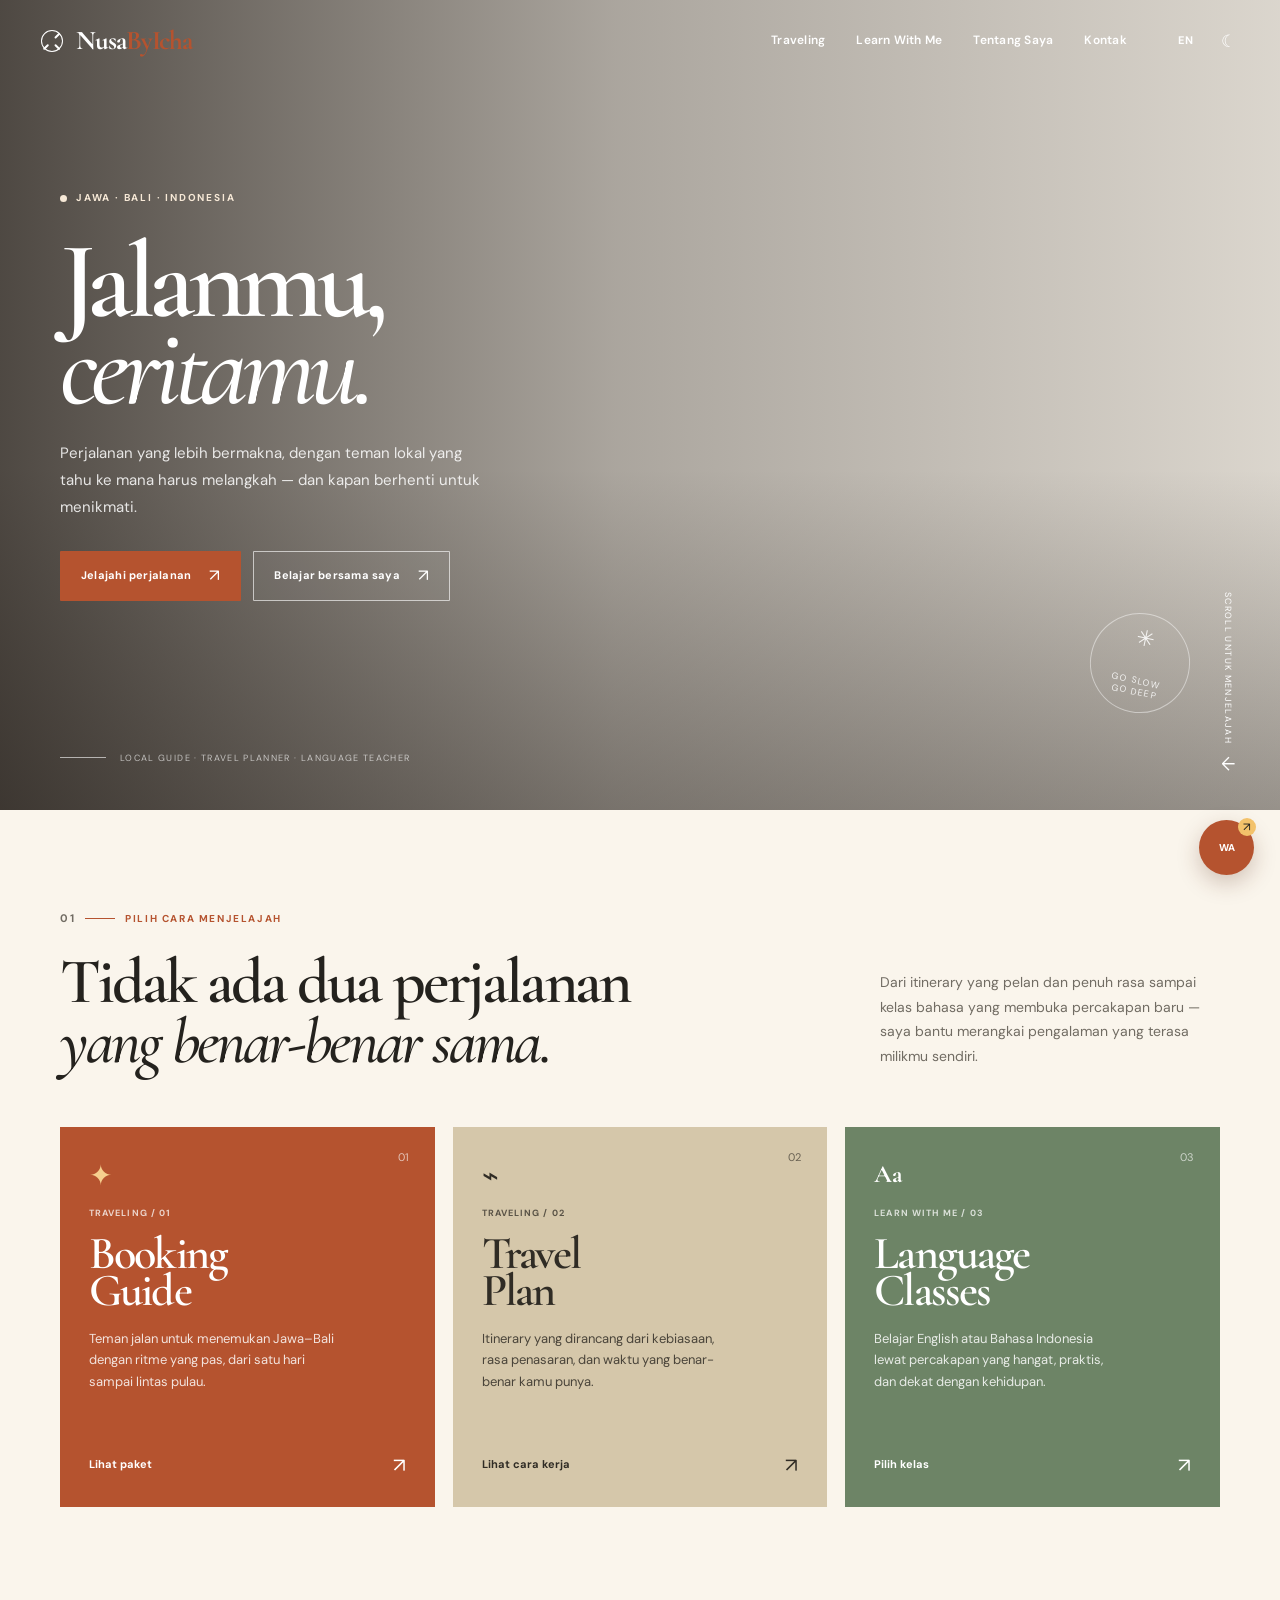
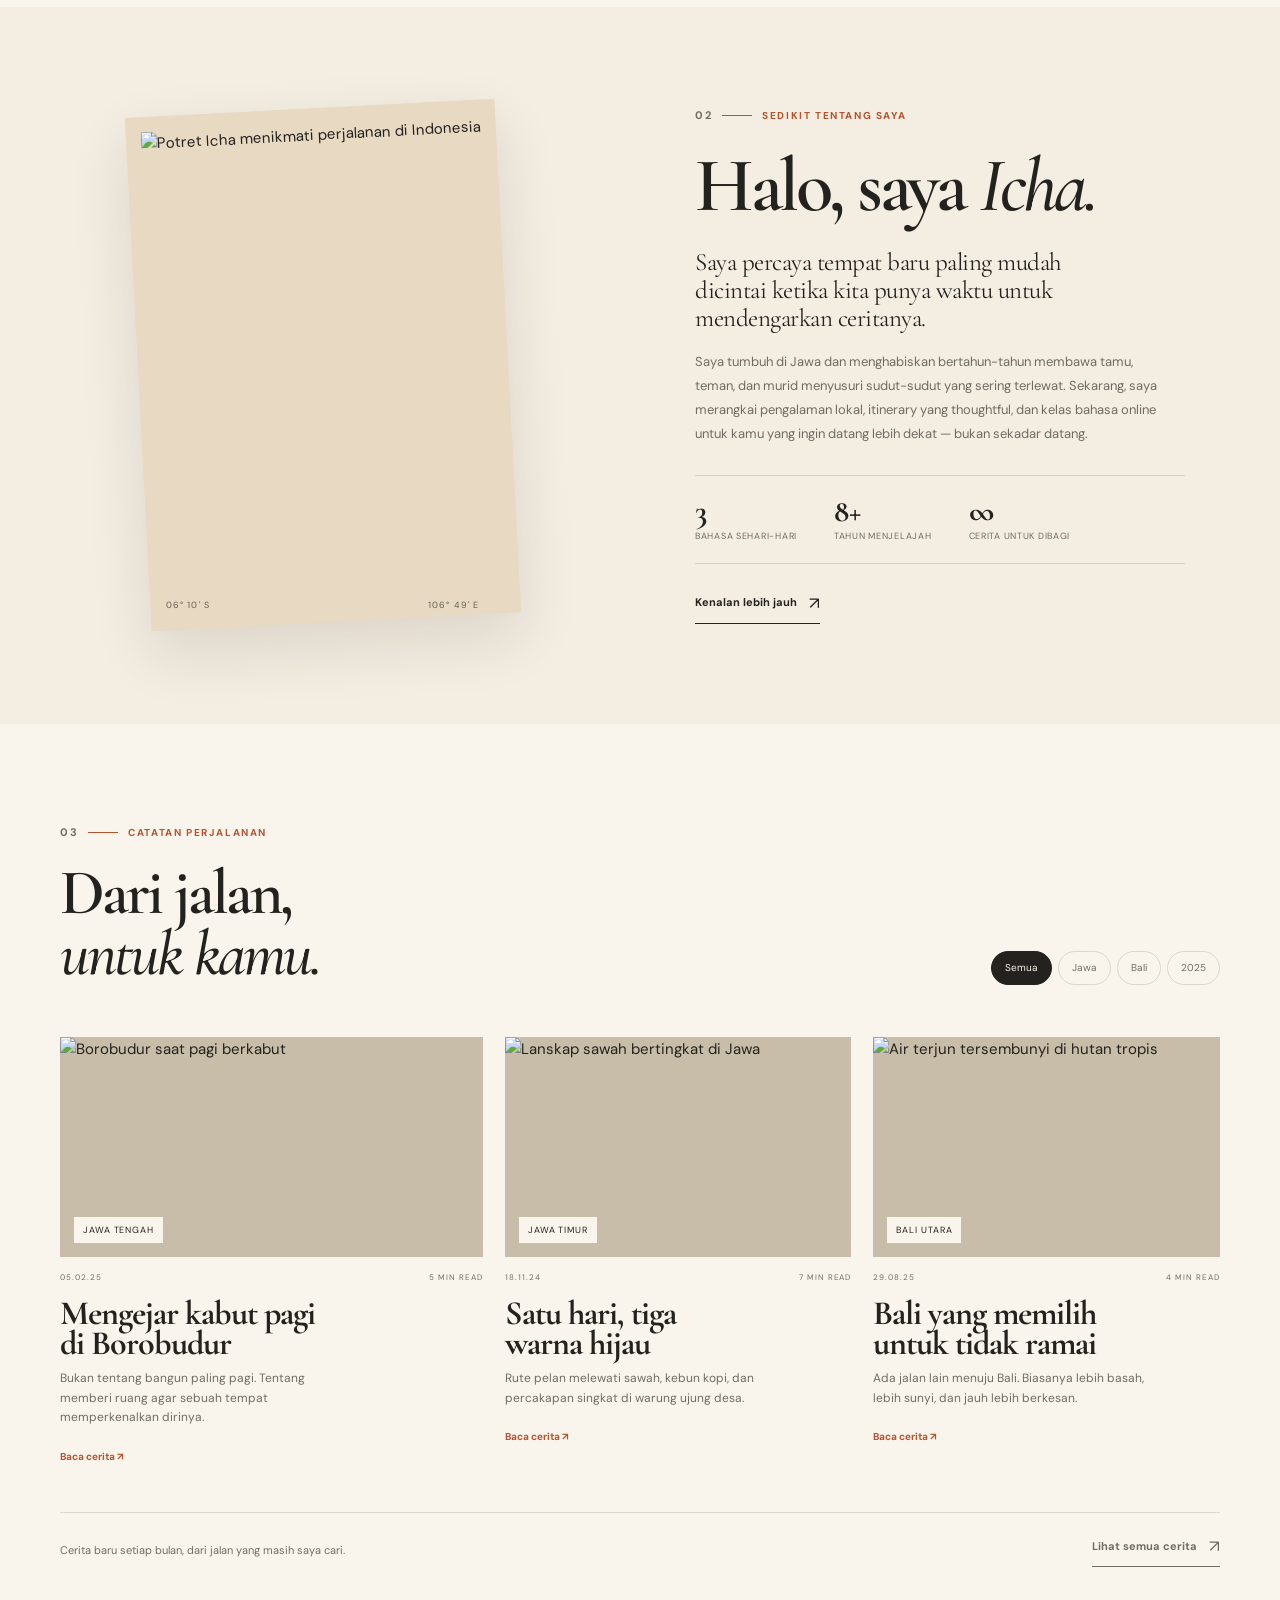
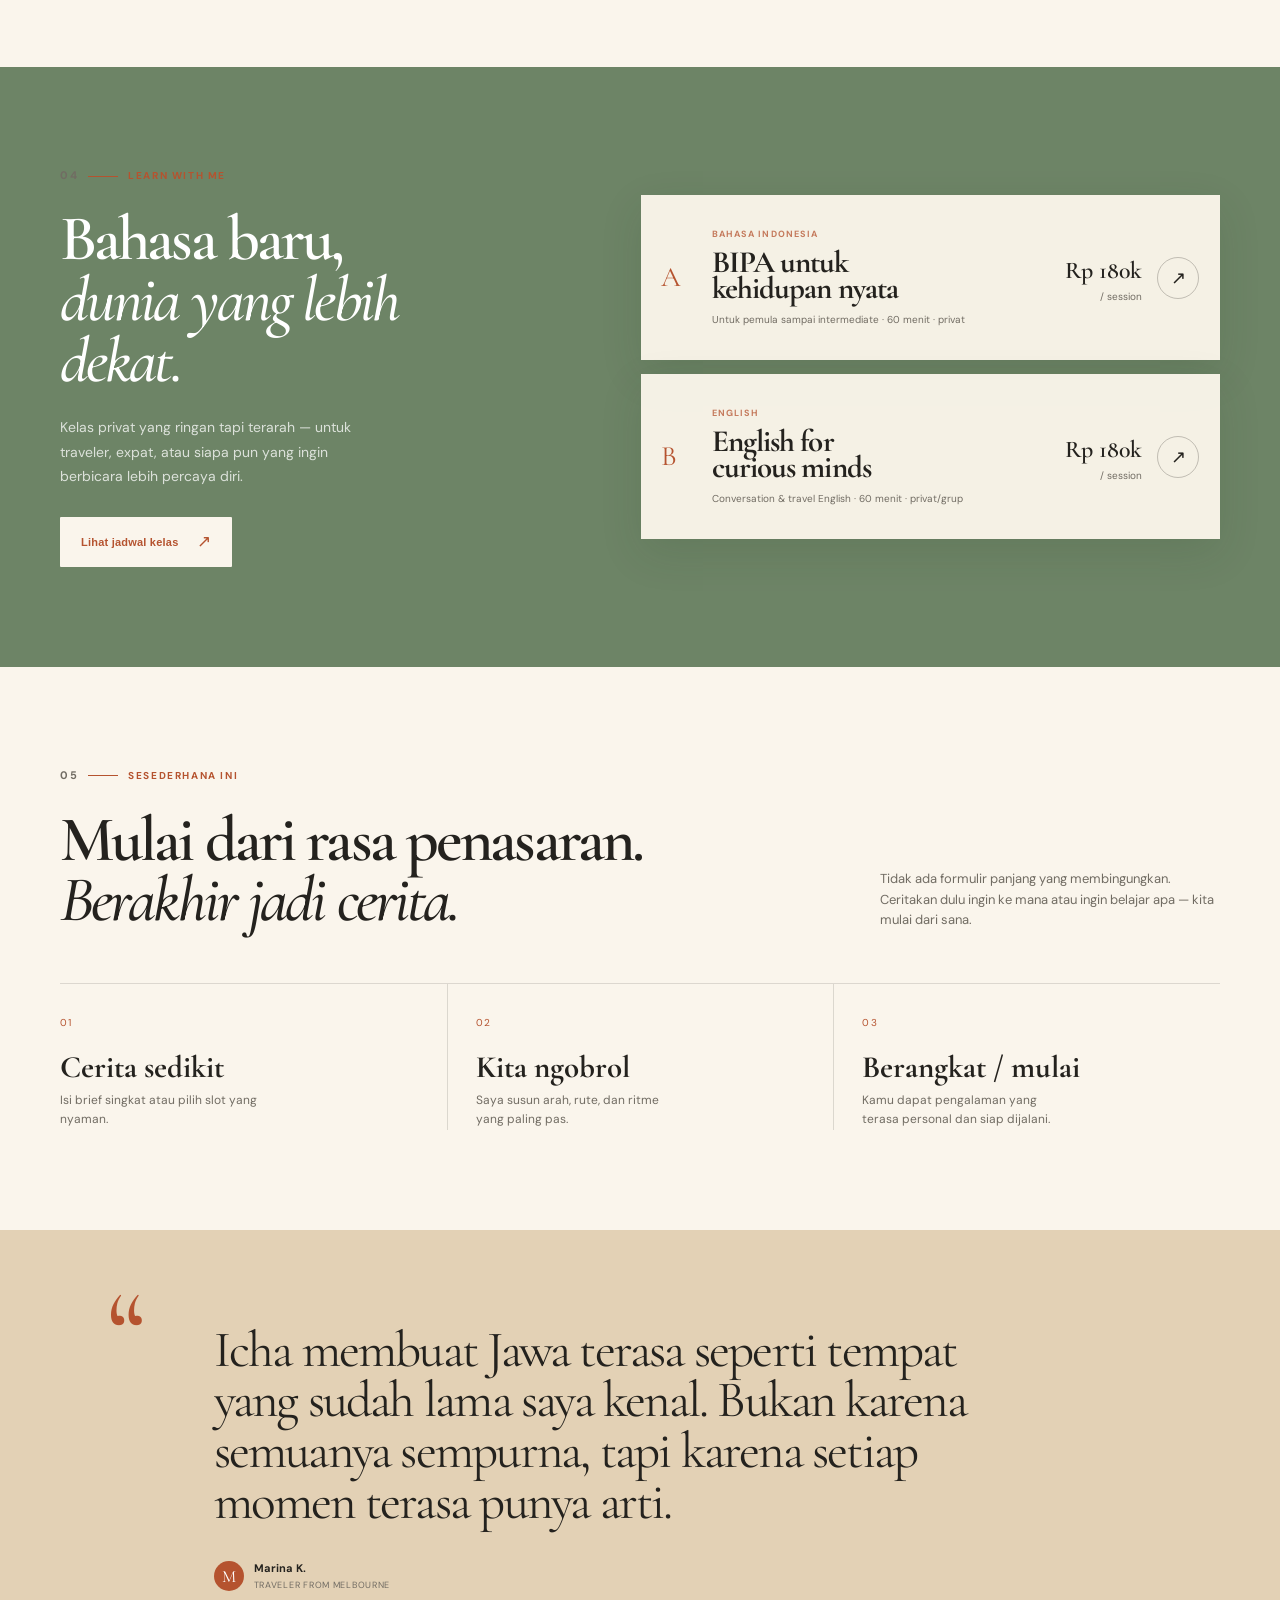
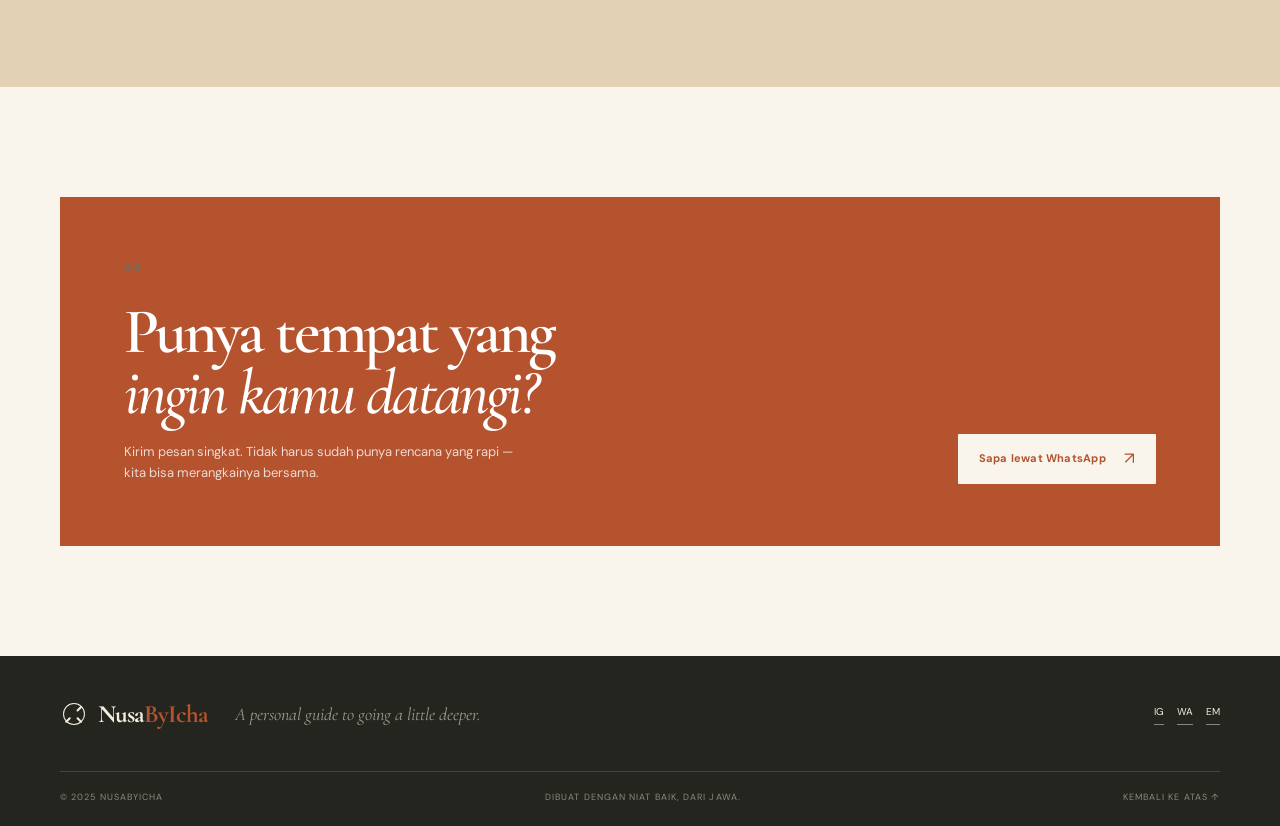
==== commit e07b2da0: "Bust public asset cache for NusaByIcha" ====
--- a/index.html
+++ b/index.html
@@ -9,7 +9,7 @@
     <link rel="preconnect" href="https://fonts.googleapis.com" />
     <link rel="preconnect" href="https://fonts.gstatic.com" crossorigin />
     <link href="https://fonts.googleapis.com/css2?family=Cormorant+Garamond:wght@500;600;700&family=DM+Sans:wght@400;500;600;700&display=swap" rel="stylesheet" />
-    <link rel="stylesheet" href="/styles.css" />
+    <link rel="stylesheet" href="/styles.css?v=nusabyi-20261012" />
   </head>
   <body>
     <div class="site-shell">
@@ -172,6 +172,6 @@
     </div>
 
     <div class="toast" data-toast-box role="status"></div>
-    <script src="/app.js" defer></script>
+    <script src="/app.js?v=nusabyi-20261012" defer></script>
   </body>
 </html>
--- a/styles.css
+++ b/styles.css
@@ -1,4 +1,4 @@
-:root{--terracotta:#b5532f;--terracotta-dark:#8e3f25;--sage:#6d8466;--sage-dark:#4e6650;--cream:#faf5ec;--paper:#f3ede2;--ink:#24221e;--muted:#716c63;--line:rgba(36,34,30,.14);--serif:'Cormorant Garamond',Georgia,serif;--sans:'DM Sans',Arial,sans-serif;--shadow:0 24px 60px rgba(55,40,25,.12);color-scheme:light}*{box-sizing:border-box}html{scroll-behavior:smooth}body{margin:0;background:var(--cream);color:var(--ink);font-family:var(--sans);font-size:15px;line-height:1.6;-webkit-font-smoothing:antialiased}body.dark{--cream:#1c1d1a;--paper:#252722;--ink:#f5efe3;--muted:#bdb5a8;--line:rgba(250,245,236,.16);--shadow:0 24px 60px rgba(0,0,0,.24);color-scheme:dark}.site-shell{overflow:hidden}.wrap{width:min(1160px,calc(100% - 48px));margin-inline:auto}.site-header{position:fixed;z-index:20;top:0;left:0;right:0;height:82px;padding:0 38px;display:flex;align-items:center;justify-content:space-between;color:#fff;transition:background .3s ease,box-shadow .3s ease, color .3s ease}.site-header.scrolled{background:color-mix(in srgb,var(--cream) 92%,transparent);color:var(--ink);box-shadow:0 1px 0 var(--line);backdrop-filter:blur(14px)}.brand{display:inline-flex;align-items:center;gap:10px;color:inherit;text-decoration:none}.brand-mark{width:28px;height:28px;display:inline-flex;align-items:center;justify-content:center;position:relative;transform:rotate(45deg)}.brand-mark:before{content:'';position:absolute;inset:3px;border:1.5px solid currentColor;border-radius:50%}.brand-mark span{position:absolute;background:currentColor;width:2px;height:7px;border-radius:2px}.brand-mark span:nth-child(1){transform:translateY(-8px)}.brand-mark span:nth-child(2){transform:rotate(90deg) translateY(-8px)}.brand-mark span:nth-child(3){transform:rotate(180deg) translateY(-8px)}.brand-word{font-family:var(--serif);font-size:27px;font-weight:700;letter-spacing:-.04em}.brand-word span{color:var(--terracotta)}.main-nav{display:flex;gap:31px;margin-left:auto;margin-right:45px}.main-nav a{color:inherit;text-decoration:none;font-size:12px;font-weight:600;letter-spacing:.02em;position:relative}.main-nav a:after{content:'';position:absolute;height:1px;background:currentColor;left:0;right:100%;bottom:-7px;transition:right .25s ease}.main-nav a:hover:after{right:0}.header-actions{display:flex;align-items:center;gap:14px}.text-control,.icon-button,.menu-button{border:0;background:transparent;color:inherit;font:inherit;cursor:pointer}.text-control{font-size:11px;font-weight:700;letter-spacing:.1em}.icon-button{width:28px;height:28px;font-size:17px;display:grid;place-items:center}.menu-button{display:none;width:30px;padding:0}.menu-button span{display:block;height:1px;background:currentColor;margin:6px 0}.hero{height:clamp(660px,90vh,820px);min-height:660px;position:relative;color:#fff;isolation:isolate}.hero-image{position:absolute;inset:0;background-image:url('/manus-storage/async-images/xA9oPOV7TwLTlT0DDa2aYW/image-1.webp');background-size:cover;background-position:center 44%;z-index:-3}.hero-overlay{position:absolute;inset:0;background:linear-gradient(90deg,rgba(30,24,19,.78) 0%,rgba(30,24,19,.36) 48%,rgba(30,24,19,.14) 100%),linear-gradient(0deg,rgba(30,24,19,.36),transparent 42%);z-index:-2}.hero-content{height:100%;padding-top:180px;position:relative}.eyebrow{display:flex;align-items:center;gap:9px;text-transform:uppercase;font-size:10px;letter-spacing:.18em;font-weight:700;color:var(--terracotta)}.eyebrow.light{color:#f7e9d7}.eyebrow-dot{width:7px;height:7px;background:currentColor;border-radius:50%;display:inline-block}.hero h1{font-family:var(--serif);font-size:clamp(70px,8.5vw,124px);line-height:.8;letter-spacing:-.06em;font-weight:600;margin:32px 0 28px}.hero h1 em,.intro h2 em,.about-copy h2 em,.journal-head h2 em,.learn-intro h2 em,.process-heading h2 em,.contact-card h2 em,.booking-modal h2 em{font-style:italic;font-weight:500}.hero-copy{width:min(420px,90%);font-size:15px;line-height:1.8;color:rgba(255,255,255,.85);margin:0 0 30px}.hero-actions{display:flex;gap:12px;flex-wrap:wrap}.button{display:inline-flex;align-items:center;justify-content:center;gap:18px;min-height:50px;padding:0 20px;border:1px solid transparent;border-radius:1px;text-decoration:none;font-size:11px;font-weight:700;letter-spacing:.02em;cursor:pointer;transition:transform .2s ease,background .2s ease,border-color .2s ease}.button:hover{transform:translateY(-3px)}.button span:last-child{font-size:17px;font-weight:400}.button-primary{background:var(--terracotta);color:#fff}.button-primary:hover{background:var(--terracotta-dark)}.button-ghost{border-color:rgba(255,255,255,.62);color:#fff;background:rgba(255,255,255,.04)}.button-ghost:hover{border-color:#fff;background:rgba(255,255,255,.12)}.button-light{background:var(--cream);color:var(--terracotta)}.hero-aside{position:absolute;bottom:45px;left:0;display:flex;align-items:center;gap:14px;text-transform:uppercase;letter-spacing:.15em;font-size:9px;color:rgba(255,255,255,.65)}.aside-line{width:46px;height:1px;background:rgba(255,255,255,.6)}.hero-stamp{position:absolute;right:7%;bottom:12%;width:100px;height:100px;border:1px solid rgba(255,255,255,.45);border-radius:50%;display:grid;place-items:center;text-align:center;transform:rotate(12deg);color:rgba(255,255,255,.86)}.hero-stamp span{font-size:22px;display:block;line-height:.8}.hero-stamp small{font-size:9px;line-height:1.2;text-transform:uppercase;letter-spacing:.14em}.scroll-cue{position:absolute;right:38px;bottom:38px;display:flex;align-items:center;gap:12px;color:#fff;text-decoration:none;font-size:9px;letter-spacing:.15em;text-transform:uppercase;writing-mode:vertical-rl}.scroll-cue i{font-size:18px;font-style:normal}.section-pad{padding-block:100px}.section-kicker{display:flex;align-items:center;gap:10px;text-transform:uppercase;letter-spacing:.16em;font-size:10px;color:var(--terracotta);font-weight:700}.section-kicker i{width:30px;height:1px;background:currentColor;display:inline-block}.section-kicker>span:first-child{font-size:11px;color:var(--muted)}.intro-heading{display:flex;align-items:end;justify-content:space-between;gap:45px;margin-top:24px}.intro h2,.about-copy h2,.journal-head h2,.learn-intro h2,.process-heading h2,.contact-card h2{font-family:var(--serif);font-weight:600;letter-spacing:-.045em;line-height:.95;font-size:clamp(46px,5vw,72px);margin:0}.intro-heading p{width:340px;color:var(--muted);font-size:14px;line-height:1.75;margin:0 0 5px}.service-grid{display:grid;grid-template-columns:repeat(3,1fr);gap:18px;margin-top:54px}.service-card{min-height:380px;padding:27px 29px 26px;position:relative;display:flex;flex-direction:column;overflow:hidden;transition:transform .25s ease,box-shadow .25s ease}.service-card:hover{transform:translateY(-8px);box-shadow:var(--shadow)}.service-guide{background:var(--terracotta);color:#fff}.service-plan{background:#d5c7aa;color:#302c25}.service-learn{background:var(--sage);color:#fff}.card-number{position:absolute;right:26px;top:22px;font-size:11px;opacity:.65}.service-icon{font-family:var(--serif);font-size:28px;height:52px}.service-guide .service-icon{color:#f6cf8e}.service-learn .service-icon{font-size:25px;font-weight:700}.card-label{text-transform:uppercase;letter-spacing:.12em;font-size:9px;font-weight:700;margin:0 0 14px;opacity:.75}.service-card h3{font-family:var(--serif);font-size:46px;line-height:.82;letter-spacing:-.04em;margin:0 0 18px;font-weight:600}.service-card>p:not(.card-label){font-size:13px;line-height:1.65;max-width:245px;margin:0;opacity:.84}.card-link{margin-top:auto;padding:0;background:none;border:0;color:inherit;display:flex;align-items:center;justify-content:space-between;cursor:pointer;font:inherit;font-size:11px;font-weight:700;text-align:left}.card-link b{font-size:20px;font-weight:400}.about-section{background:var(--paper)}.about-layout{display:grid;grid-template-columns:1fr 1fr;gap:110px;align-items:center}.portrait-wrap{max-width:405px;justify-self:center;position:relative}.portrait-frame{padding:15px 15px 46px;background:#e7d9c2;transform:rotate(-3deg);box-shadow:var(--shadow)}.portrait-frame img{width:100%;display:block;aspect-ratio:3/4;object-fit:cover}.portrait-caption{position:absolute;bottom:10px;left:28px;right:28px;display:flex;justify-content:space-between;font-size:9px;letter-spacing:.13em;color:#675f52}.about-copy{max-width:490px}.about-copy h2{margin:25px 0 25px;font-size:clamp(53px,6vw,78px)}.about-copy .lead{font-family:var(--serif);font-size:25px;line-height:1.12;letter-spacing:-.02em;max-width:420px;margin:0 0 18px}.about-copy>p:not(.lead){font-size:13px;color:var(--muted);line-height:1.85;max-width:465px}.about-details{display:flex;gap:37px;border-top:1px solid var(--line);border-bottom:1px solid var(--line);padding:20px 0;margin:29px 0 25px}.about-details span{display:flex;flex-direction:column;gap:2px}.about-details b{font-family:var(--serif);font-size:31px;line-height:1}.about-details small{font-size:9px;text-transform:uppercase;letter-spacing:.08em;color:var(--muted)}.underlined-link{border:0;border-bottom:1px solid currentColor;background:none;padding:0 0 6px;color:inherit;font:inherit;font-size:11px;font-weight:700;cursor:pointer;text-decoration:none;display:inline-flex;gap:12px;align-items:center}.underlined-link b{font-size:17px;font-weight:400}.journal-head{display:flex;justify-content:space-between;align-items:end}.journal-head h2{margin-top:22px}.journal-tools{display:flex;gap:6px;align-items:center;flex-wrap:wrap}.filter-button{background:none;border:1px solid var(--line);color:var(--muted);padding:8px 13px;font:inherit;font-size:10px;cursor:pointer;border-radius:30px}.filter-button.active,.filter-button:hover{background:var(--ink);border-color:var(--ink);color:var(--cream)}.journal-grid{display:grid;grid-template-columns:1.22fr 1fr 1fr;gap:22px;margin-top:52px}.story-card{min-width:0}.story-image{height:220px;position:relative;overflow:hidden;background:#c8bda9}.story-featured .story-image{height:290px}.story-image img{width:100%;height:100%;object-fit:cover;display:block;transition:transform .4s ease}.story-card:hover .story-image img{transform:scale(1.04)}.story-tag{position:absolute;left:14px;bottom:14px;padding:6px 9px;background:var(--cream);color:var(--ink);font-size:9px;text-transform:uppercase;letter-spacing:.1em}.story-meta{display:flex;justify-content:space-between;margin-top:14px;color:var(--muted);text-transform:uppercase;letter-spacing:.12em;font-size:8px}.story-card h3{font-family:var(--serif);font-size:34px;line-height:.9;letter-spacing:-.03em;margin:15px 0 9px}.story-card p{color:var(--muted);font-size:12px;line-height:1.65;max-width:280px;margin:0 0 15px}.story-link{color:var(--terracotta);font-size:10px;text-decoration:none;font-weight:700}.journal-footer{border-top:1px solid var(--line);margin-top:45px;padding-top:20px;display:flex;align-items:center;justify-content:space-between;color:var(--muted);font-size:11px}.learn-section{background:var(--sage);color:#fff}.learn-layout{display:grid;grid-template-columns:1fr 1.18fr;gap:90px;align-items:center}.learn-intro{max-width:390px}.learn-intro h2{font-size:clamp(50px,5vw,74px);margin:24px 0}.learn-intro>p{color:rgba(255,255,255,.76);font-size:14px;line-height:1.75;max-width:330px;margin:0 0 28px}.class-stack{display:flex;flex-direction:column;gap:14px}.class-card{background:rgba(252,247,237,.95);color:var(--ink);padding:22px 20px;display:grid;grid-template-columns:36px 1fr auto 43px;align-items:center;gap:15px;min-height:165px;box-shadow:0 14px 40px rgba(35,55,30,.12)}.class-index{font-family:var(--serif);color:var(--terracotta);font-size:28px}.class-card .card-label{color:var(--terracotta);margin-bottom:7px}.class-card h3{font-family:var(--serif);font-size:31px;line-height:.86;letter-spacing:-.03em;margin:0 0 10px}.class-card p:not(.card-label){font-size:10px;color:var(--muted);margin:0}.class-card strong{font-family:var(--serif);font-size:24px;white-space:nowrap;font-weight:600}.class-card strong small{font:10px var(--sans);display:block;color:var(--muted);text-align:right}.round-arrow{width:42px;height:42px;border:1px solid rgba(36,34,30,.25);border-radius:50%;background:none;color:var(--ink);font-size:18px;cursor:pointer}.round-arrow:hover{background:var(--terracotta);border-color:var(--terracotta);color:#fff}.process-heading{display:flex;justify-content:space-between;align-items:end;gap:40px;margin-top:25px}.process-heading p{max-width:340px;color:var(--muted);font-size:13px;margin:0}.process-steps{display:grid;grid-template-columns:repeat(3,1fr);border-top:1px solid var(--line);margin-top:52px}.process-step{padding:25px 30px 0 0;position:relative}.process-step+ .process-step{border-left:1px solid var(--line);padding-left:28px}.process-step span{font-size:10px;color:var(--terracotta);letter-spacing:.12em}.process-step h3{font-family:var(--serif);font-size:31px;line-height:1;margin:19px 0 8px}.process-step p{color:var(--muted);font-size:12px;max-width:210px;margin:0}.testimonial-section{background:#e3d1b5}.testimonial-wrap{padding:95px 12%;position:relative}.quote-mark{font-family:var(--serif);font-size:120px;line-height:.5;color:var(--terracotta);position:absolute;top:73px;left:4%}.testimonial-wrap blockquote{font-family:var(--serif);font-size:clamp(31px,4vw,52px);line-height:.99;letter-spacing:-.035em;max-width:760px;margin:0 0 33px}.quote-by{display:flex;align-items:center;gap:10px}.avatar{width:30px;height:30px;background:var(--terracotta);border-radius:50%;color:#fff;display:grid;place-items:center;font-family:var(--serif);font-size:17px}.quote-by b,.quote-by small{display:block}.quote-by b{font-size:11px}.quote-by small{font-size:9px;color:var(--muted);text-transform:uppercase;letter-spacing:.08em}.contact-section{padding-block:110px}.contact-card{background:var(--terracotta);color:#fff;padding:62px 64px;display:flex;align-items:end;justify-content:space-between;gap:35px}.contact-card h2{font-size:clamp(48px,5vw,75px);margin:25px 0 19px}.contact-card p{font-size:13px;color:rgba(255,255,255,.78);max-width:400px;margin:0}.site-footer{background:#25251f;color:#f4ecdd;padding:38px 0 22px}.footer-top{display:flex;align-items:center;gap:27px;padding-bottom:37px;border-bottom:1px solid rgba(255,255,255,.15)}.brand-footer{font-size:20px}.brand-footer .brand-word{font-size:25px}.footer-top>p{color:rgba(244,236,221,.58);font-family:var(--serif);font-size:18px;margin:0 auto 0 0;font-style:italic}.footer-socials{display:flex;gap:13px}.footer-socials a{color:inherit;font-size:10px;text-decoration:none;border-bottom:1px solid rgba(255,255,255,.45);padding-bottom:4px}.footer-bottom{display:flex;justify-content:space-between;gap:20px;padding-top:18px;color:rgba(244,236,221,.5);font-size:9px;text-transform:uppercase;letter-spacing:.12em}.footer-bottom a{color:inherit;text-decoration:none}.whatsapp-float{position:fixed;z-index:18;right:26px;bottom:25px;width:55px;height:55px;border-radius:50%;background:var(--terracotta);color:#fff;display:grid;place-items:center;text-decoration:none;box-shadow:0 8px 22px rgba(90,45,25,.25);transition:transform .2s ease}.whatsapp-float:hover{transform:scale(1.08) rotate(-8deg)}.whatsapp-float span{font-size:10px;font-weight:700}.whatsapp-float i{position:absolute;right:-2px;top:-2px;width:18px;height:18px;border-radius:50%;background:#f3c26b;color:var(--ink);font-size:12px;font-style:normal;display:grid;place-items:center}.modal-backdrop{position:fixed;z-index:40;inset:0;background:rgba(26,22,18,.6);display:grid;place-items:center;padding:20px;backdrop-filter:blur(8px)}.modal-backdrop[hidden]{display:none}.booking-modal{width:min(570px,100%);max-height:min(92vh,760px);overflow:auto;background:var(--cream);color:var(--ink);padding:38px 42px 42px;position:relative;box-shadow:var(--shadow)}.modal-close{position:absolute;right:18px;top:12px;border:0;background:none;color:inherit;font-size:28px;cursor:pointer;font-weight:300}.modal-kicker{display:flex;gap:9px;align-items:center;color:var(--terracotta);text-transform:uppercase;font-size:9px;font-weight:700;letter-spacing:.16em}.booking-modal h2{font-family:var(--serif);font-size:54px;line-height:.86;letter-spacing:-.04em;margin:23px 0 16px}.booking-modal>p{color:var(--muted);font-size:12px;line-height:1.65;max-width:410px}.booking-options{display:grid;grid-template-columns:repeat(3,1fr);gap:7px;margin:25px 0 19px}.booking-option{text-align:left;display:flex;flex-direction:column;gap:4px;border:1px solid var(--line);background:transparent;padding:13px 12px;cursor:pointer;color:inherit}.booking-option.active{background:var(--terracotta);border-color:var(--terracotta);color:#fff}.booking-option span{font-size:9px;opacity:.6}.booking-option strong{font-family:var(--serif);font-size:20px;line-height:.9;font-weight:600}.booking-option small{font-size:9px;opacity:.7}.booking-form{display:flex;flex-direction:column;gap:14px}.booking-form label{display:flex;flex-direction:column;gap:6px;text-transform:uppercase;font-size:9px;letter-spacing:.11em;font-weight:700}.booking-form input,.booking-form textarea{background:var(--paper);border:1px solid var(--line);color:var(--ink);font:inherit;font-size:12px;padding:11px 12px;outline:none;resize:vertical}.booking-form input:focus,.booking-form textarea:focus{border-color:var(--terracotta)}.booking-form input::placeholder,.booking-form textarea::placeholder{color:var(--muted);opacity:.7}.full-width{width:100%;margin-top:3px}.booking-success{text-align:center;padding:28px 15px 4px}.success-symbol{width:48px;height:48px;display:grid;place-items:center;background:var(--terracotta);color:#fff;border-radius:50%;margin:0 auto 19px;font-size:21px}.booking-success h3{font-family:var(--serif);font-size:37px;line-height:1;margin:0 0 10px}.booking-success p{font-size:12px;color:var(--muted);max-width:345px;margin:0 auto 20px}.toast{position:fixed;z-index:50;left:50%;bottom:24px;transform:translate(-50%,18px);background:var(--ink);color:var(--cream);padding:11px 16px;font-size:11px;opacity:0;pointer-events:none;transition:opacity .25s ease,transform .25s ease}.toast.show{opacity:1;transform:translate(-50%,0)}.filter-hidden{display:none!important}@media(max-width:900px){.site-header{padding:0 24px}.main-nav{gap:16px;margin-right:24px}.about-layout{gap:55px}.learn-layout{gap:50px}.contact-card{padding:48px}.class-card{grid-template-columns:28px 1fr auto 39px}.class-card h3{font-size:27px}.class-card strong{font-size:20px}}@media(max-width:680px){.wrap{width:min(100% - 38px,520px)}.site-header{height:70px;padding:0 19px}.main-nav{display:none;position:absolute;top:70px;left:0;right:0;padding:25px 19px 28px;background:var(--cream);color:var(--ink);flex-direction:column;gap:20px;box-shadow:0 10px 25px rgba(0,0,0,.08)}.main-nav.open{display:flex}.menu-button{display:block}.header-actions{gap:12px}.hero{min-height:680px;height:89vh}.hero-content{padding-top:155px}.hero h1{font-size:78px;margin-top:27px}.hero-copy{font-size:13px}.hero-stamp{right:7%;bottom:18%;width:80px;height:80px}.hero-stamp small{font-size:7px}.scroll-cue{right:17px;bottom:28px}.section-pad{padding-block:74px}.intro-heading,.process-heading,.journal-head{display:block}.intro-heading p{width:auto;margin-top:24px}.service-grid{grid-template-columns:1fr;gap:12px;margin-top:37px}.service-card{min-height:305px}.service-card h3{font-size:43px}.about-layout{grid-template-columns:1fr;gap:60px}.portrait-wrap{max-width:315px}.about-copy h2{font-size:59px}.about-details{gap:25px}.about-details small{font-size:8px}.journal-head h2{font-size:59px}.journal-tools{margin-top:28px}.journal-grid{grid-template-columns:1fr;gap:45px;margin-top:35px}.story-image,.story-featured .story-image{height:245px}.journal-footer{display:block;line-height:1.6}.journal-footer .underlined-link{margin-top:16px}.learn-layout{grid-template-columns:1fr;gap:48px}.learn-intro h2{font-size:61px}.class-card{grid-template-columns:25px 1fr 40px;gap:10px;padding:19px 14px}.class-card strong{display:none}.class-card h3{font-size:29px}.class-card p:not(.card-label){font-size:9px}.round-arrow{grid-column:3;grid-row:1 / span 2}.process-heading h2{font-size:58px}.process-heading p{margin-top:23px}.process-steps{grid-template-columns:1fr;margin-top:39px}.process-step{padding:21px 0}.process-step+ .process-step{border-left:0;border-top:1px solid var(--line);padding:21px 0}.process-step h3{margin-top:12px}.testimonial-wrap{padding:74px 35px}.quote-mark{left:5px;top:60px}.testimonial-wrap blockquote{font-size:38px}.contact-section{padding-block:74px}.contact-card{display:block;padding:37px 26px}.contact-card h2{font-size:58px}.contact-card .button{margin-top:29px}.footer-top{display:block}.footer-top>p{margin:22px 0}.footer-bottom{display:block;line-height:2.2}.footer-bottom span,.footer-bottom a{display:block}.whatsapp-float{right:18px;bottom:18px}.booking-modal{padding:32px 22px 28px}.booking-modal h2{font-size:48px}.booking-options{gap:5px}.booking-option{padding:10px 8px}.booking-option strong{font-size:17px}.booking-option small{font-size:8px}}
+:root{--terracotta:#b5532f;--terracotta-dark:#8e3f25;--sage:#6d8466;--sage-dark:#4e6650;--cream:#faf5ec;--paper:#f3ede2;--ink:#24221e;--muted:#716c63;--line:rgba(36,34,30,.14);--serif:'Cormorant Garamond',Georgia,serif;--sans:'DM Sans',Arial,sans-serif;--shadow:0 24px 60px rgba(55,40,25,.12);color-scheme:light}*{box-sizing:border-box}html{scroll-behavior:smooth}body{margin:0;background:var(--cream);color:var(--ink);font-family:var(--sans);font-size:15px;line-height:1.6;-webkit-font-smoothing:antialiased}body.dark{--cream:#1c1d1a;--paper:#252722;--ink:#f5efe3;--muted:#bdb5a8;--line:rgba(250,245,236,.16);--shadow:0 24px 60px rgba(0,0,0,.24);color-scheme:dark}.site-shell{overflow:hidden}.wrap{width:min(1160px,calc(100% - 48px));margin-inline:auto}.site-header{position:fixed;z-index:20;top:0;left:0;right:0;height:82px;padding:0 38px;display:flex;align-items:center;justify-content:space-between;color:#fff;transition:background .3s ease,box-shadow .3s ease, color .3s ease}.site-header.scrolled{background:color-mix(in srgb,var(--cream) 92%,transparent);color:var(--ink);box-shadow:0 1px 0 var(--line);backdrop-filter:blur(14px)}.brand{display:inline-flex;align-items:center;gap:10px;color:inherit;text-decoration:none}.brand-mark{width:28px;height:28px;display:inline-flex;align-items:center;justify-content:center;position:relative;transform:rotate(45deg)}.brand-mark:before{content:'';position:absolute;inset:3px;border:1.5px solid currentColor;border-radius:50%}.brand-mark span{position:absolute;background:currentColor;width:2px;height:7px;border-radius:2px}.brand-mark span:nth-child(1){transform:translateY(-8px)}.brand-mark span:nth-child(2){transform:rotate(90deg) translateY(-8px)}.brand-mark span:nth-child(3){transform:rotate(180deg) translateY(-8px)}.brand-word{font-family:var(--serif);font-size:27px;font-weight:700;letter-spacing:-.04em}.brand-word span{color:var(--terracotta)}.main-nav{display:flex;gap:31px;margin-left:auto;margin-right:45px}.main-nav a{color:inherit;text-decoration:none;font-size:12px;font-weight:600;letter-spacing:.02em;position:relative}.main-nav a:after{content:'';position:absolute;height:1px;background:currentColor;left:0;right:100%;bottom:-7px;transition:right .25s ease}.main-nav a:hover:after{right:0}.header-actions{display:flex;align-items:center;gap:14px}.text-control,.icon-button,.menu-button{border:0;background:transparent;color:inherit;font:inherit;cursor:pointer}.text-control{font-size:11px;font-weight:700;letter-spacing:.1em}.icon-button{width:28px;height:28px;font-size:17px;display:grid;place-items:center}.menu-button{display:none;width:30px;padding:0}.menu-button span{display:block;height:1px;background:currentColor;margin:6px 0}.hero{height:clamp(660px,90vh,820px);min-height:660px;position:relative;color:#fff;isolation:isolate}.hero-image{position:absolute;inset:0;background-image:url('/manus-storage/async-images/xA9oPOV7TwLTlT0DDa2aYW/image-1.webp');background-size:cover;background-position:center 44%;z-index:-3}.hero-overlay{position:absolute;inset:0;background:linear-gradient(90deg,rgba(30,24,19,.78) 0%,rgba(30,24,19,.36) 48%,rgba(30,24,19,.14) 100%),linear-gradient(0deg,rgba(30,24,19,.36),transparent 42%);z-index:-2}.hero-content{height:100%;padding-top:180px;position:relative}.eyebrow{display:flex;align-items:center;gap:9px;text-transform:uppercase;font-size:10px;letter-spacing:.18em;font-weight:700;color:var(--terracotta)}.eyebrow.light{color:#f7e9d7}.eyebrow-dot{width:7px;height:7px;background:currentColor;border-radius:50%;display:inline-block}.hero h1{font-family:var(--serif);font-size:clamp(70px,8.5vw,124px);line-height:.8;letter-spacing:-.06em;font-weight:600;margin:32px 0 28px}.hero h1 em,.intro h2 em,.about-copy h2 em,.journal-head h2 em,.learn-intro h2 em,.process-heading h2 em,.contact-card h2 em,.booking-modal h2 em{font-style:italic;font-weight:500}.hero-copy{width:min(420px,90%);font-size:15px;line-height:1.8;color:rgba(255,255,255,.85);margin:0 0 30px}.hero-actions{display:flex;gap:12px;flex-wrap:wrap}.button{display:inline-flex;align-items:center;justify-content:center;gap:18px;min-height:50px;padding:0 20px;border:1px solid transparent;border-radius:1px;text-decoration:none;font-size:11px;font-weight:700;letter-spacing:.02em;cursor:pointer;transition:transform .2s ease,background .2s ease,border-color .2s ease}.button:hover{transform:translateY(-3px)}.button span:last-child{font-size:17px;font-weight:400}.button-primary{background:var(--terracotta);color:#fff}.button-primary:hover{background:var(--terracotta-dark)}.button-ghost{border-color:rgba(255,255,255,.62);color:#fff;background:rgba(255,255,255,.04)}.button-ghost:hover{border-color:#fff;background:rgba(255,255,255,.12)}.button-light{background:var(--cream);color:var(--terracotta)}.hero-aside{position:absolute;bottom:45px;left:0;display:flex;align-items:center;gap:14px;text-transform:uppercase;letter-spacing:.15em;font-size:9px;color:rgba(255,255,255,.65)}.aside-line{width:46px;height:1px;background:rgba(255,255,255,.6)}.hero-stamp{position:absolute;right:7%;bottom:12%;width:100px;height:100px;border:1px solid rgba(255,255,255,.45);border-radius:50%;display:grid;place-items:center;text-align:center;transform:rotate(12deg);color:rgba(255,255,255,.86)}.hero-stamp span{font-size:22px;display:block;line-height:.8}.hero-stamp small{font-size:9px;line-height:1.2;text-transform:uppercase;letter-spacing:.14em}.scroll-cue{position:absolute;right:38px;bottom:38px;display:flex;align-items:center;gap:12px;color:#fff;text-decoration:none;font-size:9px;letter-spacing:.15em;text-transform:uppercase;writing-mode:vertical-rl}.scroll-cue i{font-size:18px;font-style:normal}.section-pad{padding-block:100px}.section-kicker{display:flex;align-items:center;gap:10px;text-transform:uppercase;letter-spacing:.16em;font-size:10px;color:var(--terracotta);font-weight:700}.section-kicker i{width:30px;height:1px;background:currentColor;display:inline-block}.section-kicker>span:first-child{font-size:11px;color:var(--muted)}.intro-heading{display:flex;align-items:end;justify-content:space-between;gap:45px;margin-top:24px}.intro h2,.about-copy h2,.journal-head h2,.learn-intro h2,.process-heading h2,.contact-card h2{font-family:var(--serif);font-weight:600;letter-spacing:-.045em;line-height:.95;font-size:clamp(46px,5vw,72px);margin:0}.intro-heading p{width:340px;color:var(--muted);font-size:14px;line-height:1.75;margin:0 0 5px}.service-grid{display:grid;grid-template-columns:repeat(3,1fr);gap:18px;margin-top:54px}.service-card{min-height:380px;padding:27px 29px 26px;position:relative;display:flex;flex-direction:column;overflow:hidden;transition:transform .25s ease,box-shadow .25s ease}.service-card:hover{transform:translateY(-8px);box-shadow:var(--shadow)}.service-guide{background:var(--terracotta);color:#fff}.service-plan{background:#d5c7aa;color:#302c25}.service-learn{background:var(--sage);color:#fff}.card-number{position:absolute;right:26px;top:22px;font-size:11px;opacity:.65}.service-icon{font-family:var(--serif);font-size:28px;height:52px}.service-guide .service-icon{color:#f6cf8e}.service-learn .service-icon{font-size:25px;font-weight:700}.card-label{text-transform:uppercase;letter-spacing:.12em;font-size:9px;font-weight:700;margin:0 0 14px;opacity:.75}.service-card h3{font-family:var(--serif);font-size:46px;line-height:.82;letter-spacing:-.04em;margin:0 0 18px;font-weight:600}.service-card>p:not(.card-label){font-size:13px;line-height:1.65;max-width:245px;margin:0;opacity:.84}.card-link{margin-top:auto;padding:0;background:none;border:0;color:inherit;display:flex;align-items:center;justify-content:space-between;cursor:pointer;font:inherit;font-size:11px;font-weight:700;text-align:left}.card-link b{font-size:20px;font-weight:400}.about-section{background:var(--paper)}.about-layout{display:grid;grid-template-columns:1fr 1fr;gap:110px;align-items:center}.portrait-wrap{max-width:405px;justify-self:center;position:relative}.portrait-frame{padding:15px 15px 46px;background:#e7d9c2;transform:rotate(-3deg);box-shadow:var(--shadow)}.portrait-frame img{width:100%;display:block;aspect-ratio:3/4;object-fit:cover}.portrait-caption{position:absolute;bottom:10px;left:28px;right:28px;display:flex;justify-content:space-between;font-size:9px;letter-spacing:.13em;color:#675f52}.about-copy{max-width:490px}.about-copy h2{margin:25px 0 25px;font-size:clamp(53px,6vw,78px)}.about-copy .lead{font-family:var(--serif);font-size:25px;line-height:1.12;letter-spacing:-.02em;max-width:420px;margin:0 0 18px}.about-copy>p:not(.lead){font-size:13px;color:var(--muted);line-height:1.85;max-width:465px}.about-details{display:flex;gap:37px;border-top:1px solid var(--line);border-bottom:1px solid var(--line);padding:20px 0;margin:29px 0 25px}.about-details span{display:flex;flex-direction:column;gap:2px}.about-details b{font-family:var(--serif);font-size:31px;line-height:1}.about-details small{font-size:9px;text-transform:uppercase;letter-spacing:.08em;color:var(--muted)}.underlined-link{border:0;border-bottom:1px solid currentColor;background:none;padding:0 0 6px;color:inherit;font:inherit;font-size:11px;font-weight:700;cursor:pointer;text-decoration:none;display:inline-flex;gap:12px;align-items:center}.underlined-link b{font-size:17px;font-weight:400}.journal-head{display:flex;justify-content:space-between;align-items:end}.journal-head h2{margin-top:22px}.journal-tools{display:flex;gap:6px;align-items:center;flex-wrap:wrap}.filter-button{background:none;border:1px solid var(--line);color:var(--muted);padding:8px 13px;font:inherit;font-size:10px;cursor:pointer;border-radius:30px}.filter-button.active,.filter-button:hover{background:var(--ink);border-color:var(--ink);color:var(--cream)}.journal-grid{display:grid;grid-template-columns:1.22fr 1fr 1fr;gap:22px;margin-top:52px}.story-card{min-width:0}.story-image{height:220px;position:relative;overflow:hidden;background:#c8bda9}.story-featured .story-image{height:220px}.story-image img{width:100%;height:100%;object-fit:cover;display:block;transition:transform .4s ease}.story-card:hover .story-image img{transform:scale(1.04)}.story-tag{position:absolute;left:14px;bottom:14px;padding:6px 9px;background:var(--cream);color:var(--ink);font-size:9px;text-transform:uppercase;letter-spacing:.1em}.story-meta{display:flex;justify-content:space-between;margin-top:14px;color:var(--muted);text-transform:uppercase;letter-spacing:.12em;font-size:8px}.story-card h3{font-family:var(--serif);font-size:34px;line-height:.9;letter-spacing:-.03em;margin:15px 0 9px}.story-card p{color:var(--muted);font-size:12px;line-height:1.65;max-width:280px;margin:0 0 15px}.story-link{color:var(--terracotta);font-size:10px;text-decoration:none;font-weight:700}.journal-footer{border-top:1px solid var(--line);margin-top:45px;padding-top:20px;display:flex;align-items:center;justify-content:space-between;color:var(--muted);font-size:11px}.learn-section{background:var(--sage);color:#fff}.learn-layout{display:grid;grid-template-columns:1fr 1.18fr;gap:90px;align-items:center}.learn-intro{max-width:390px}.learn-intro h2{font-size:clamp(50px,5vw,74px);margin:24px 0}.learn-intro>p{color:rgba(255,255,255,.76);font-size:14px;line-height:1.75;max-width:330px;margin:0 0 28px}.class-stack{display:flex;flex-direction:column;gap:14px}.class-card{background:rgba(252,247,237,.95);color:var(--ink);padding:22px 20px;display:grid;grid-template-columns:36px 1fr auto 43px;align-items:center;gap:15px;min-height:165px;box-shadow:0 14px 40px rgba(35,55,30,.12)}.class-index{font-family:var(--serif);color:var(--terracotta);font-size:28px}.class-card .card-label{color:var(--terracotta);margin-bottom:7px}.class-card h3{font-family:var(--serif);font-size:31px;line-height:.86;letter-spacing:-.03em;margin:0 0 10px}.class-card p:not(.card-label){font-size:10px;color:var(--muted);margin:0}.class-card strong{font-family:var(--serif);font-size:24px;white-space:nowrap;font-weight:600}.class-card strong small{font:10px var(--sans);display:block;color:var(--muted);text-align:right}.round-arrow{width:42px;height:42px;border:1px solid rgba(36,34,30,.25);border-radius:50%;background:none;color:var(--ink);font-size:18px;cursor:pointer}.round-arrow:hover{background:var(--terracotta);border-color:var(--terracotta);color:#fff}.process-heading{display:flex;justify-content:space-between;align-items:end;gap:40px;margin-top:25px}.process-heading p{max-width:340px;color:var(--muted);font-size:13px;margin:0}.process-steps{display:grid;grid-template-columns:repeat(3,1fr);border-top:1px solid var(--line);margin-top:52px}.process-step{padding:25px 30px 0 0;position:relative}.process-step+ .process-step{border-left:1px solid var(--line);padding-left:28px}.process-step span{font-size:10px;color:var(--terracotta);letter-spacing:.12em}.process-step h3{font-family:var(--serif);font-size:31px;line-height:1;margin:19px 0 8px}.process-step p{color:var(--muted);font-size:12px;max-width:210px;margin:0}.testimonial-section{background:#e3d1b5}.testimonial-wrap{padding:95px 12%;position:relative}.quote-mark{font-family:var(--serif);font-size:120px;line-height:.5;color:var(--terracotta);position:absolute;top:73px;left:4%}.testimonial-wrap blockquote{font-family:var(--serif);font-size:clamp(31px,4vw,52px);line-height:.99;letter-spacing:-.035em;max-width:760px;margin:0 0 33px}.quote-by{display:flex;align-items:center;gap:10px}.avatar{width:30px;height:30px;background:var(--terracotta);border-radius:50%;color:#fff;display:grid;place-items:center;font-family:var(--serif);font-size:17px}.quote-by b,.quote-by small{display:block}.quote-by b{font-size:11px}.quote-by small{font-size:9px;color:var(--muted);text-transform:uppercase;letter-spacing:.08em}.contact-section{padding-block:110px}.contact-card{background:var(--terracotta);color:#fff;padding:62px 64px;display:flex;align-items:end;justify-content:space-between;gap:35px}.contact-card h2{font-size:clamp(48px,5vw,75px);margin:25px 0 19px}.contact-card p{font-size:13px;color:rgba(255,255,255,.78);max-width:400px;margin:0}.site-footer{background:#25251f;color:#f4ecdd;padding:38px 0 22px}.footer-top{display:flex;align-items:center;gap:27px;padding-bottom:37px;border-bottom:1px solid rgba(255,255,255,.15)}.brand-footer{font-size:20px}.brand-footer .brand-word{font-size:25px}.footer-top>p{color:rgba(244,236,221,.58);font-family:var(--serif);font-size:18px;margin:0 auto 0 0;font-style:italic}.footer-socials{display:flex;gap:13px}.footer-socials a{color:inherit;font-size:10px;text-decoration:none;border-bottom:1px solid rgba(255,255,255,.45);padding-bottom:4px}.footer-bottom{display:flex;justify-content:space-between;gap:20px;padding-top:18px;color:rgba(244,236,221,.5);font-size:9px;text-transform:uppercase;letter-spacing:.12em}.footer-bottom a{color:inherit;text-decoration:none}.whatsapp-float{position:fixed;z-index:18;right:26px;bottom:25px;width:55px;height:55px;border-radius:50%;background:var(--terracotta);color:#fff;display:grid;place-items:center;text-decoration:none;box-shadow:0 8px 22px rgba(90,45,25,.25);transition:transform .2s ease}.whatsapp-float:hover{transform:scale(1.08) rotate(-8deg)}.whatsapp-float span{font-size:10px;font-weight:700}.whatsapp-float i{position:absolute;right:-2px;top:-2px;width:18px;height:18px;border-radius:50%;background:#f3c26b;color:var(--ink);font-size:12px;font-style:normal;display:grid;place-items:center}.modal-backdrop{position:fixed;z-index:40;inset:0;background:rgba(26,22,18,.6);display:grid;place-items:center;padding:20px;backdrop-filter:blur(8px)}.modal-backdrop[hidden]{display:none}.booking-modal{width:min(570px,100%);max-height:min(92vh,760px);overflow:auto;background:var(--cream);color:var(--ink);padding:38px 42px 42px;position:relative;box-shadow:var(--shadow)}.modal-close{position:absolute;right:18px;top:12px;border:0;background:none;color:inherit;font-size:28px;cursor:pointer;font-weight:300}.modal-kicker{display:flex;gap:9px;align-items:center;color:var(--terracotta);text-transform:uppercase;font-size:9px;font-weight:700;letter-spacing:.16em}.booking-modal h2{font-family:var(--serif);font-size:54px;line-height:.86;letter-spacing:-.04em;margin:23px 0 16px}.booking-modal>p{color:var(--muted);font-size:12px;line-height:1.65;max-width:410px}.booking-options{display:grid;grid-template-columns:repeat(3,1fr);gap:7px;margin:25px 0 19px}.booking-option{text-align:left;display:flex;flex-direction:column;gap:4px;border:1px solid var(--line);background:transparent;padding:13px 12px;cursor:pointer;color:inherit}.booking-option.active{background:var(--terracotta);border-color:var(--terracotta);color:#fff}.booking-option span{font-size:9px;opacity:.6}.booking-option strong{font-family:var(--serif);font-size:20px;line-height:.9;font-weight:600}.booking-option small{font-size:9px;opacity:.7}.booking-form{display:flex;flex-direction:column;gap:14px}.booking-form label{display:flex;flex-direction:column;gap:6px;text-transform:uppercase;font-size:9px;letter-spacing:.11em;font-weight:700}.booking-form input,.booking-form textarea{background:var(--paper);border:1px solid var(--line);color:var(--ink);font:inherit;font-size:12px;padding:11px 12px;outline:none;resize:vertical}.booking-form input:focus,.booking-form textarea:focus{border-color:var(--terracotta)}.booking-form input::placeholder,.booking-form textarea::placeholder{color:var(--muted);opacity:.7}.full-width{width:100%;margin-top:3px}.booking-success{text-align:center;padding:28px 15px 4px}.success-symbol{width:48px;height:48px;display:grid;place-items:center;background:var(--terracotta);color:#fff;border-radius:50%;margin:0 auto 19px;font-size:21px}.booking-success h3{font-family:var(--serif);font-size:37px;line-height:1;margin:0 0 10px}.booking-success p{font-size:12px;color:var(--muted);max-width:345px;margin:0 auto 20px}.toast{position:fixed;z-index:50;left:50%;bottom:24px;transform:translate(-50%,18px);background:var(--ink);color:var(--cream);padding:11px 16px;font-size:11px;opacity:0;pointer-events:none;transition:opacity .25s ease,transform .25s ease}.toast.show{opacity:1;transform:translate(-50%,0)}.filter-hidden{display:none!important}@media(max-width:900px){.site-header{padding:0 24px}.main-nav{gap:16px;margin-right:24px}.about-layout{gap:55px}.learn-layout{gap:50px}.contact-card{padding:48px}.class-card{grid-template-columns:28px 1fr auto 39px}.class-card h3{font-size:27px}.class-card strong{font-size:20px}}@media(max-width:680px){.wrap{width:min(100% - 38px,520px)}.site-header{height:70px;padding:0 19px}.main-nav{display:none;position:absolute;top:70px;left:0;right:0;padding:25px 19px 28px;background:var(--cream);color:var(--ink);flex-direction:column;gap:20px;box-shadow:0 10px 25px rgba(0,0,0,.08)}.main-nav.open{display:flex}.menu-button{display:block}.header-actions{gap:12px}.hero{min-height:680px;height:89vh}.hero-content{padding-top:155px}.hero h1{font-size:78px;margin-top:27px}.hero-copy{font-size:13px}.hero-stamp{right:7%;bottom:18%;width:80px;height:80px}.hero-stamp small{font-size:7px}.scroll-cue{right:17px;bottom:28px}.section-pad{padding-block:74px}.intro-heading,.process-heading,.journal-head{display:block}.intro-heading p{width:auto;margin-top:24px}.service-grid{grid-template-columns:1fr;gap:12px;margin-top:37px}.service-card{min-height:305px}.service-card h3{font-size:43px}.about-layout{grid-template-columns:1fr;gap:60px}.portrait-wrap{max-width:315px}.about-copy h2{font-size:59px}.about-details{gap:25px}.about-details small{font-size:8px}.journal-head h2{font-size:59px}.journal-tools{margin-top:28px}.journal-grid{grid-template-columns:1fr;gap:45px;margin-top:35px}.story-image,.story-featured .story-image{height:245px}.journal-footer{display:block;line-height:1.6}.journal-footer .underlined-link{margin-top:16px}.learn-layout{grid-template-columns:1fr;gap:48px}.learn-intro h2{font-size:61px}.class-card{grid-template-columns:25px 1fr 40px;gap:10px;padding:19px 14px}.class-card strong{display:none}.class-card h3{font-size:29px}.class-card p:not(.card-label){font-size:9px}.round-arrow{grid-column:3;grid-row:1 / span 2}.process-heading h2{font-size:58px}.process-heading p{margin-top:23px}.process-steps{grid-template-columns:1fr;margin-top:39px}.process-step{padding:21px 0}.process-step+ .process-step{border-left:0;border-top:1px solid var(--line);padding:21px 0}.process-step h3{margin-top:12px}.testimonial-wrap{padding:74px 35px}.quote-mark{left:5px;top:60px}.testimonial-wrap blockquote{font-size:38px}.contact-section{padding-block:74px}.contact-card{display:block;padding:37px 26px}.contact-card h2{font-size:58px}.contact-card .button{margin-top:29px}.footer-top{display:block}.footer-top>p{margin:22px 0}.footer-bottom{display:block;line-height:2.2}.footer-bottom span,.footer-bottom a{display:block}.whatsapp-float{right:18px;bottom:18px}.booking-modal{padding:32px 22px 28px}.booking-modal h2{font-size:48px}.booking-options{gap:5px}.booking-option{padding:10px 8px}.booking-option strong{font-size:17px}.booking-option small{font-size:8px}}
 
 .dynamic-form-copy{display:flex;flex-direction:column;gap:7px;padding:0 0 18px;border-bottom:1px solid var(--line);margin-bottom:18px}.dynamic-form-copy strong{font-family:var(--serif);font-size:25px;line-height:1;color:var(--terracotta)}.dynamic-form-copy span,.dynamic-form-copy small{color:var(--muted);font-size:11px;line-height:1.55}.conditional-note{padding:10px 12px;background:rgba(181,83,47,.1);color:var(--terracotta)!important}.form-section-title{font-size:10px;text-transform:uppercase;letter-spacing:.14em;color:var(--terracotta);font-weight:700;border-top:1px solid var(--line);padding-top:14px;margin-top:4px}.form-field{display:flex;flex-direction:column;gap:6px;text-transform:none!important;font-size:10px!important;letter-spacing:.02em!important}.form-field>span,.form-fieldset legend{font-size:10px;color:var(--ink);font-weight:600}.form-field input,.form-field select,.form-field textarea{width:100%;background:var(--paper);border:1px solid var(--line);color:var(--ink);font:inherit;font-size:12px;padding:10px 11px;outline:none}.form-field select{appearance:auto}.form-field input:focus,.form-field select:focus,.form-field textarea:focus{border-color:var(--terracotta)}.form-field[hidden]{display:none}.form-fieldset{border:0;margin:0;padding:0}.form-fieldset legend{padding:0;margin-bottom:7px}.check-grid{display:grid;grid-template-columns:1fr 1fr;gap:7px}.check-grid label,.form-check-single{display:flex;flex-direction:row!important;align-items:flex-start;gap:8px;text-transform:none!important;letter-spacing:0!important;font-size:10px!important;font-weight:400!important;line-height:1.35}.check-grid input,.form-check-single input{accent-color:var(--terracotta);margin-top:2px;flex:0 0 auto}.form-check-single{padding:11px 12px;background:rgba(181,83,47,.08);border:1px solid rgba(181,83,47,.18)}.form-privacy{font-size:9px!important;color:var(--muted);line-height:1.5;margin:0}.booking-options{grid-template-columns:repeat(4,1fr)}
 @media(max-width:680px){.booking-options{grid-template-columns:repeat(2,1fr)}.check-grid{grid-template-columns:1fr}.dynamic-form-copy strong{font-size:23px}}
